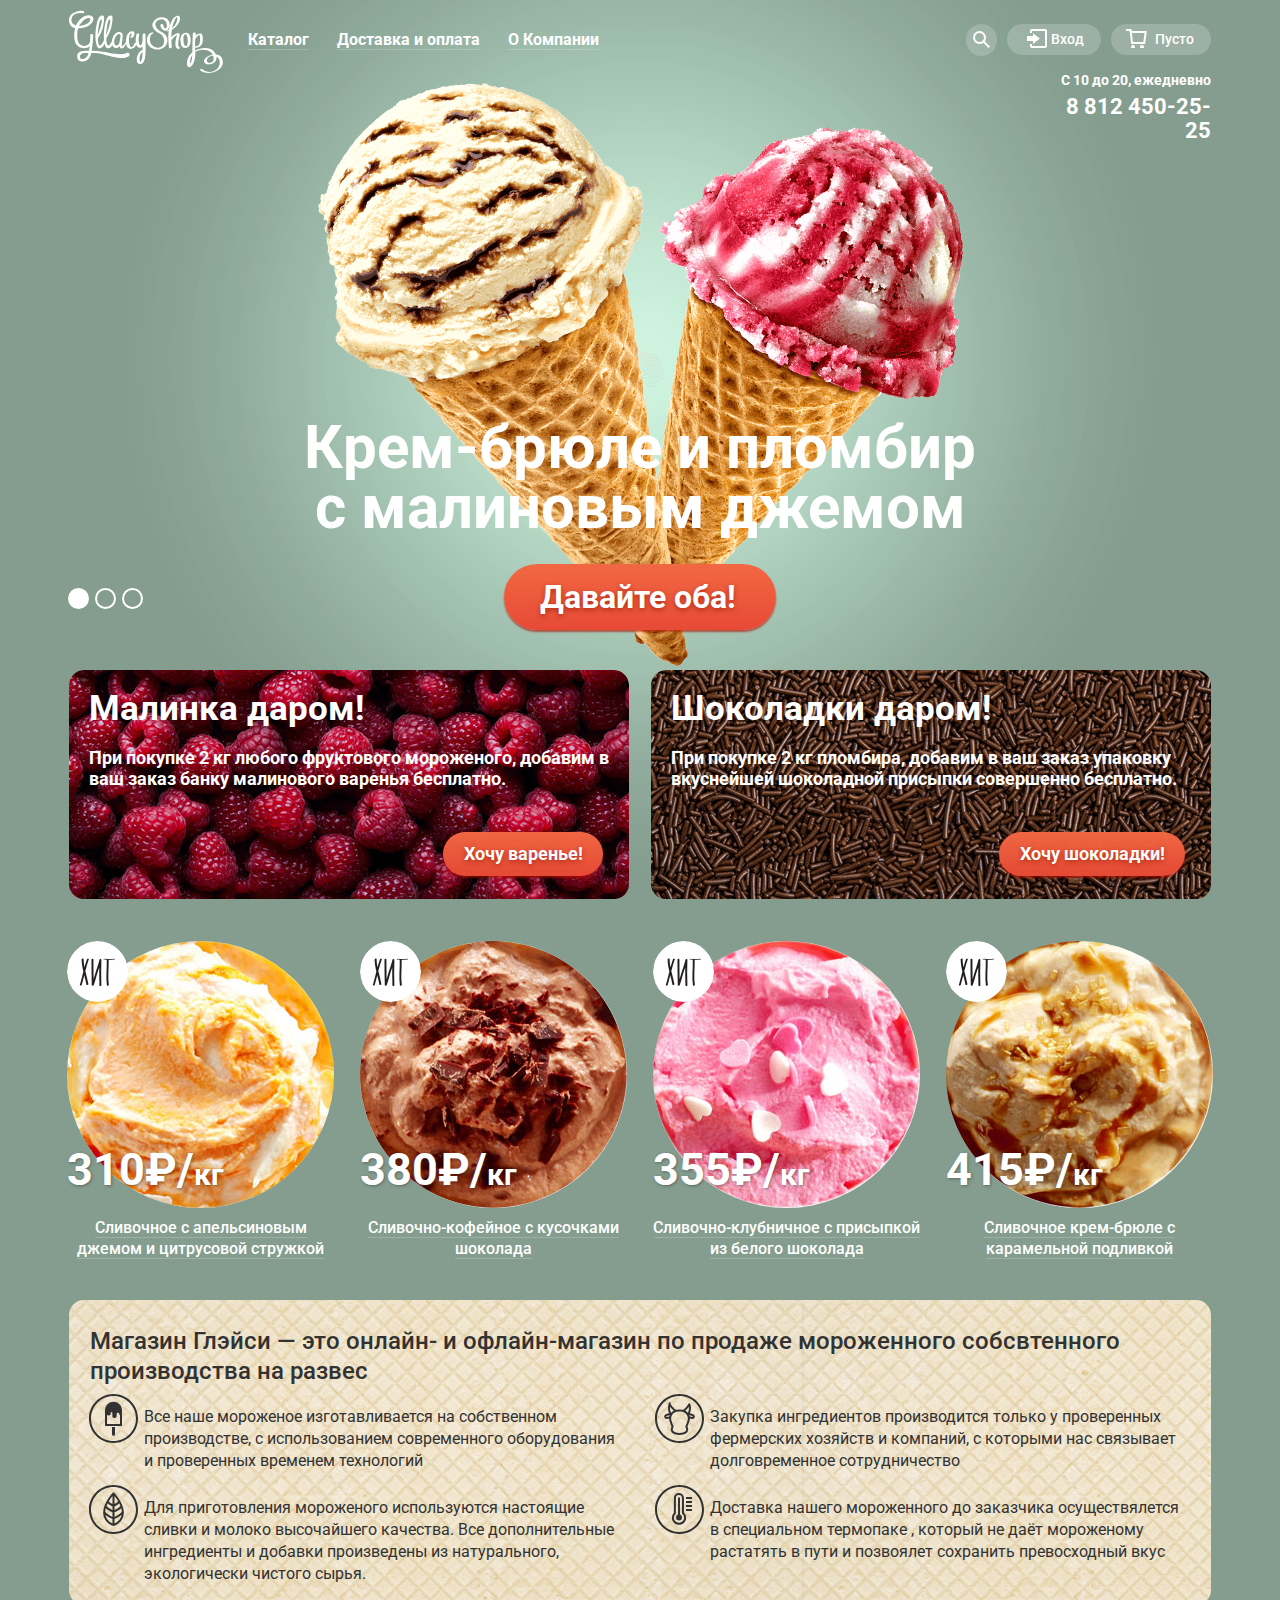
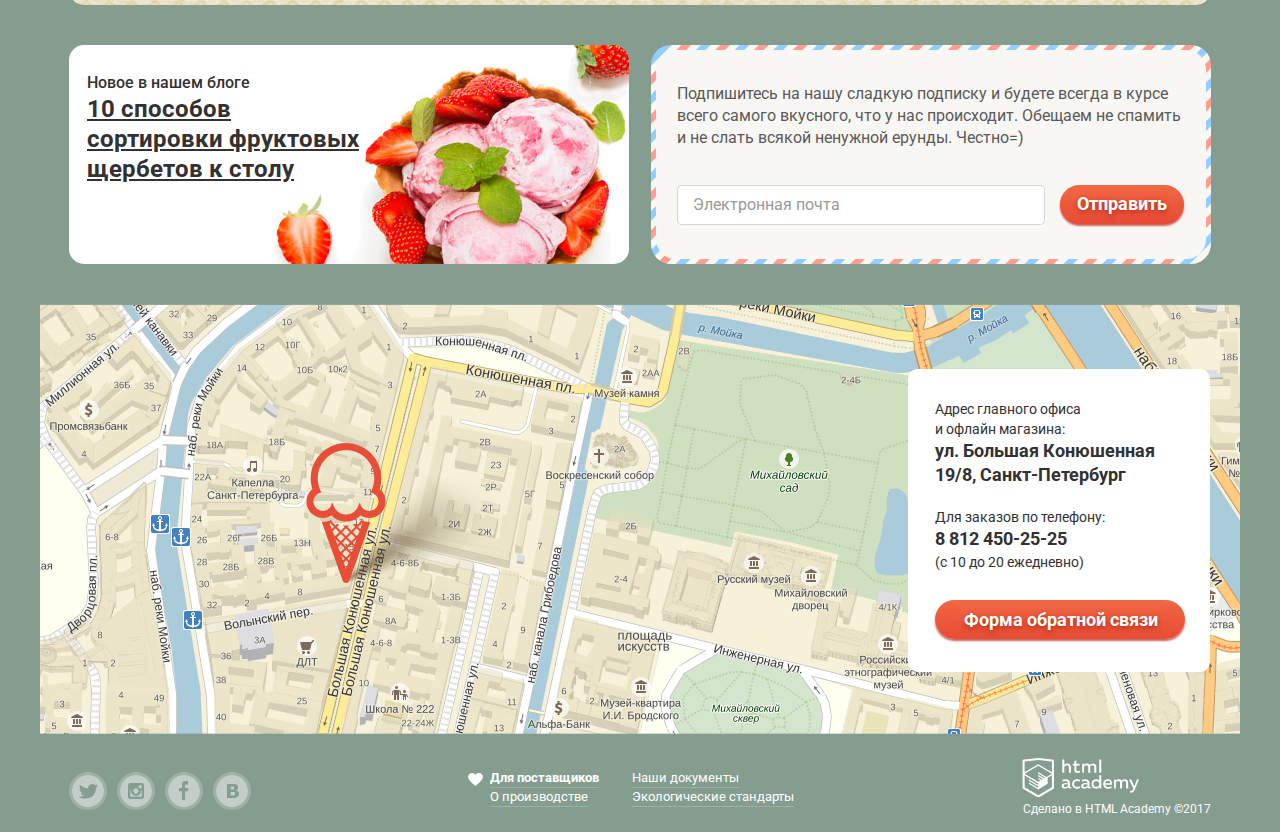
==== index.html @ 76b7a5be "Сделал пп у элементов шапки" ====
<!DOCTYPE html>
<html lang="ru">

<head>
  <meta charset="utf-8">
  <title>HTML Academy: Глейси</title>
  <link href="https://fonts.googleapis.com/css?family=Roboto:400,500,700&amp;subset=cyrillic" rel="stylesheet">
  <link rel="stylesheet" href="css/normalize.css">
  <link rel="stylesheet" href="css/style.css">
</head>


<body class="bg_slider_back_one">
  <div class="bg_ice_cream_one">


  <header class="main_header">
    <div class="wrapper_header wrap">
      <div class="unity_elemnts_hight">
      <a class="logo">
        <img class="logo_img" src="img/logo.svg" alt="Логотип магазина Глейси" width="154" height="64">
      </a>
      <nav class="main_navigation">
        <ul class="main_navigation_items">
          <li class="sublist_visible elements_main_navigation_items">
            <a  href="#">Каталог</a>
            <ul class="fall_nav_main_header">
              <li class="fall_elements"><a class="another" href="#">Новинки</a></li>
              <li class="fall_elements"><a href="catalog.html">Сливочное</a></li>
              <li class="fall_elements"><a href="#">Щербеты</a></li>
              <li class="fall_elements"><a href="#">Фруктовый лёд</a></li>
              <li class="fall_elements"><a href="#">Мелорин</a></li>
            </ul>
          </li>
          <li class="elements_main_navigation_items"><a href="#">Доставка и оплата</a></li>
          <li class="elements_main_navigation_items"><a href="#">О Компании</a></li>
        </ul>
      </nav>

      <ul class="user_menu">
        <li>
          <div class="user_menu_search">
            <a  class="open_forms" href="#" aria-label="Открыть форму поиска">
              <svg xmlns="http://www.w3.org/2000/svg" xmlns:xlink="http://www.w3.org/1999/xlink" width="17" height="17" viewBox="0 0 17 17"><path fill="#fff" d="M16.958 15.527L11.75 10.32A6.455 6.455 0 0 0 13 6.5 6.5 6.5 0 1 0 6.5 13a6.465 6.465 0 0 0 3.839-1.263l5.205 5.204 1.414-1.414zM6.5 11C4.019 11 2 8.981 2 6.5S4.019 2 6.5 2 11 4.019 11 6.5 8.981 11 6.5 11z"/></svg>
            </a>
            <div class="search">
              <form action="https://echo.htmlacademy.ru" method="POST">
                <label class="visually-hidden" for="search_form">Что ищем?</label>
                <input type="search" id="search_form" name="searching" placeholder="Что ищем?">
              </form>
            </div>
          </div>
        </li>
        <li>
          <div class="user_menu_signout">
            <a class="open_sign" href="failpage/sign.html" aria-label="Войти на сайт">
              Вход
              <svg xmlns="http://www.w3.org/2000/svg" xmlns:xlink="http://www.w3.org/1999/xlink" width="21" height="19" viewBox="0 0 21 19"><g fill="#ffffff"><path d="M6 14.875L12.917 9.5 6 4.125v2.917H-.042v4.917H6z"/><path d="M18 0H5C3.9 0 3 .9 3 2v2h2V2h13v15H5v-2H3v2c0 1.1.9 2 2 2h13c1.1 0 2-.9 2-2V2c0-1.1-.9-2-2-2z"/></g></svg>
            </a>
            <div class="signout">
              <div class="signout_wrapper">
              <form action="https://echo.htmlacademy.ru" method="POST">
                <p class="email_user_header">
                  <label class="visually-hidden" for="email_in">Почта для входа</label>
                  <input type="email" id="email_in" name="email" placeholder="Электронная почта">
                </p>
                <p class="password_users_header">
                  <label class="visually-hidden" for="password_in">Пароль для входа</label>
                  <input type="password" id="password_in" name="password" placeholder="Пароль">
                </p>
                <button class="btn_and_link_style btn_signout_form" type="submit" name="signout">Войти</button>
              </form>
              <p class="help_form_elemnts">
                <a href="#">Забыли пароль?</a>
                <a href="#">Новая регистрация</a>
              </p>
            </div>
            </div>
          </div>
        </li>
        <li>
          <div class="user_menu_my_shop">
            <a href="#" class="basket_no_active basket_link" aria-label="Просмотреть выбранные товары">Пусто</a>
          </div>
        </li>
      </ul>
    </div>
    <div class="information_job_wrapper">
      <div class="information_job">
        <span class="information_job_time">С 10 до 20, ежедневно</span>
        <a href="tel:88124502525" class="information_job_number">8 812 450-25-25</a>
      </div>
    </div>
  </div>
  </header>


  <main class="index_main">
    <div class="main_wrapper wrap">
      <div class="slider">
        <div class="slider_one">
          <h2 class="title_slider">Крем-брюле и пломбир с малиновым джемом</h2>
          <a class="btn_and_link_style slider_link" href="#">Давайте оба!</a>
        </div>
        <div class="slider_two visually-hidden">
          <h2 class="title_slider">Шоколадный пломбир и лимонный сорбет </h2>
          <a class="btn_and_link_style slider_link" href="#">Давайте оба!</a>
        </div>
        <div class="slider_three visually-hidden">
          <h2 class="title_slider">Пломбир с помадкой и клубничный щербет</h2>
          <a class="btn_and_link_style slider_link" href="#">Давайте оба!</a>
        </div>
        <div class="slider_interactive">
          <button class="slider_btn  slider_btn_one" type="button" name="one"></button>
          <button class="slider_btn slider_btn_two" type="button" name="two"></button>
          <button class="slider_btn slider_btn_three" type="button" name="three"></button>
        </div>
      </div>
      <section class="banners">
        <div class="banners_event">
          <h3 class="title_banners">Малинка даром!</h3>
          <p class="discriptions_event">При покупке 2 кг любого фруктового мороженого, добавим в ваш заказ банку малинового варенья бесплатно.</p>
          <a class="btn_and_link_style" href="#">Хочу варенье!</a>
        </div>
        <div class="banners_event">
          <h3 class="title_banners">Шоколадки даром!</h3>
          <p class="discriptions_event">При покупке 2 кг пломбира, добавим в ваш заказ упаковку вкуснейшей шоколадной присыпки совершенно бесплатно.</p>
          <a class="btn_and_link_style" href="#">Хочу шоколадки!</a>
        </div>
      </section>
    </div>


      <section class="best_items_shop">
        <ul class="shop_cards">
          <li class="shop_card_item">
            <div class="visibli_part_shop_card">
              <img class="mark_best" src="img/hit.svg" alt="" width="61" height="61">
              <img src="img/index-shop-card1.jpg" alt="Картинка мороженного" width="267" height="267">
              <span class="cost">310₽/<span>кг</span></span>
            </div>
            <h4 class="discription_part_shop_card">
              <a href="#">Сливочное с апельсиновым джемом и цитрусовой стружкой</a>
            </h4>
            <a class="btn_and_link_style" href="#">Быстрый просмотр</a>
          </li>
          <li class="shop_card_item">
            <div class="visibli_part_shop_card">
              <img class="mark_best" src="img/hit.svg" alt="" width="61" height="61">
              <img src="img/index-shop-card2.jpg" alt="Картинка мороженного" width="267" height="267">
              <span class="cost">380₽/<span>кг</span></span>
            </div>
            <h4 class="discription_part_shop_card">
              <a href="#">Сливочно-кофейное с кусочками шоколада</a>
            </h4>
            <a class="btn_and_link_style" href="#">Быстрый просмотр</a>
          </li>
          <li class="shop_card_item">
            <div class="visibli_part_shop_card">
              <img class="mark_best" src="img/hit.svg" alt="" width="61" height="61">
              <img src="img/index-shop-card3.jpg" alt="Картинка мороженного" width="267" height="267">
              <span class="cost">355₽/<span>кг</span></span>
            </div>
            <h4 class="discription_part_shop_card">
              <a href="#">Сливочно-клубничное с присыпкой из белого шоколада</a>
            </h4>
            <a class="btn_and_link_style" href="#">Быстрый просмотр</a>
          </li>
          <li class="shop_card_item">
            <div class="visibli_part_shop_card">
              <img class="mark_best" src="img/hit.svg" alt="" width="61" height="61">
              <img src="img/index-shop-card4.jpg" alt="Картинка мороженного" width="267" height="267">
              <span class="cost">415₽/<span>кг</span></span>
            </div>
            <h4 class="discription_part_shop_card">
              <a href="#">Сливочное крем-брюле с карамельной подливкой</a>
            </h4>
            <a class="btn_and_link_style " href="#">Быстрый просмотр</a>
          </li>
        </ul>
      </section>

      <div class="main_wrapper wrap">
      <section class="about">
        <h1 class="title_about">Магазин Глэйси — это онлайн- и офлайн-магазин
          по продаже мороженного собсвтенного производства на развес</h1>
        <ul class="about_dicription">
          <li class="about_dicription_ice">
            Все наше мороженое изготавливается на собственном производстве, с использованием современного оборудования и проверенных временем технологий
          </li>
          <li class="about_dicription_cow">
            Закупка ингредиентов  производится только у проверенных фермерских хозяйств и компаний, с которыми нас связывает долговременное сотрудничество
          </li>
          <li class="about_dicription_sheet">
            Для приготовления мороженого используются настоящие сливки и молоко высочайшего качества. Все дополнительные ингредиенты и добавки произведены из натурального, экологически чистого сырья.
          </li>
          <li class="about_dicription_degree">
            Доставка нашего мороженного до заказчика осуществялется в специальном термопаке , который не даёт мороженому растатять в пути и позвоялет сохранить превосходный вкус
          </li>
        </ul>
      </section>
      <div class="aricle_and_sub_wrapper">
        <article class="guids">
          <h2 class="title_guids">Новое в нашем блоге</h2>
          <h3 class="title_article"><a href="#">10 способов сортировки фруктовых щербетов к столу</a></h3>
        </article>


        <div class="subscribe">
          <div class="sub_bg">
            <p class="subscribe_discriptions">
              Подпишитесь на нашу сладкую подписку и будете всегда в курсе всего самого вкусного, что у нас происходит. Обещаем не спамить и не слать всякой ненужной ерунды. Честно=)
            </p>
            <div class="subscribe_forms">
              <form action="https://echo.htmlacademy.ru" method="POST">
                <p>
                  <label class="visually-hidden" for="sub">Ваш email</label>
                  <input type="email" name="sub" id="sub" placeholder="Электронная почта">
                <p>
                <button class="btn_and_link_style btn_sub" type="submit" name="sub_done">Отправить</button>
              </form>
            </div>
          </div>
        </div>
      </div>
    </div>
    <section class="map_and_feedback">
      <div class="map_wrapper">
        <iframe src="https://www.google.com/maps/embed?pb=!1m18!1m12!1m3!1d1998.5953794558852!2d30.321431057713315!3d59.938855986736115!2m3!1f0!2f0!3f0!3m2!1i1024!2i768!4f13.1!3m3!1m2!1s0x4696310fca5ba729%3A0xea9c53d4493c879f!2sBolshaya+Konyushennaya+Street%2C+19%2C+Sankt-Peterburg%2C+191186!5e0!3m2!1sen!2sru!4v1536758010525" width="100%" height="430" allowfullscreen></iframe>
        <img src="img/map.png" alt="ул. Большая Конюшенная 19/8, Санкт-Петербург" width="1200" height="430">
      </div>
      <div class="feedback_wrapper">
        <div class="feedback">
          <h5 class="discriptions_feedback">Адрес главного офиса и офлайн магазина:</h5>
          <p class="place_feedback">ул. Большая Конюшенная 19/8, Санкт-Петербург</p>
          <p class="discriptions_contacts">Для заказов по телефону:</p>
          <p class="contacts_map">
            <a href="tel:88124502525">8 812 450-25-25</a>
            <span>(с 10 до 20 ежедневно)</span>
          </p>
          <a href="#" class="btn_and_link_style feedback_link">Форма обратной связи</a>
        </div>
      </div>
    </section>
  </main>
  <footer class="main_footer">
    <div class="footer_wrapper wrap">
      <p class="social">
        <a href="#" class="social_link twit" aria-label="Смотрите нас в твитере"><span class="visually-hidden">Смотрите нас в твиттере</span>
          <svg xmlns="http://www.w3.org/2000/svg" width="32" height="32"><path fill="#FFF" d="M16 0C7.164 0 0 7.164 0 16c0 8.837 7.164 16 16 16 8.837 0 16-7.163 16-16 0-8.836-7.163-16-16-16zm7.944 12.809c-.251 6.516-3.463 10.832-10.992 10.702h-.486c-.447 0-4.543-.443-5.344-1.823 2.479.19 4.247-.406 5.12-1.136-1.048-.289-2.923-.461-3.251-2.848.384.104.618.221 1.299.113-1.307-.824-2.758-1.519-2.679-3.643.311.317 1.164.518 1.46.457-.768-.233-2.149-3.244-.974-4.781 1.984 1.79 4.075 3.482 7.804 3.643.227-2.214 1.24-3.699 3.168-4.325 1.84-.479 3.255.26 3.901 1.138.737-.224 1.453-.466 2.193-.685-.004.833-.569 1.463-.935 1.709.747.165 1.423-.475 1.423-.475-.184.963-1.094 1.725-1.707 1.954z"/></svg>
        </a>
        <a href="#" class="social_link inst" aria-label="Смотрите нас в инстаграмме"><span class="visually-hidden">Смотрите нас в инстаграмме</span>
          <svg xmlns="http://www.w3.org/2000/svg" width="32" height="32"><g fill="#FFF"><path d="M20.916 16a4.938 4.938 0 1 1-9.877 0c0-.394.051-.773.138-1.14h-.897v6.838h11.396V14.86h-.897c.086.367.137.746.137 1.14z"/><path d="M15.978 18.659c1.466 0 2.659-1.193 2.659-2.659s-1.193-2.659-2.659-2.659c-1.466 0-2.659 1.193-2.659 2.659s1.192 2.659 2.659 2.659zM18.637 10.302h3.039v3.039h-3.039z"/><path d="M16 0C7.164 0 0 7.164 0 16c0 8.837 7.164 16 16 16 8.837 0 16-7.163 16-16 0-8.836-7.163-16-16-16zm7.955 21.698a2.285 2.285 0 0 1-2.279 2.279H10.279A2.285 2.285 0 0 1 8 21.698V10.302a2.286 2.286 0 0 1 2.279-2.279h11.396a2.286 2.286 0 0 1 2.279 2.279v11.396z"/></g></svg>
        </a>
        <a href="#" class="social_link face" aria-label="Смотрите нас в фейсбуке"><span class="visually-hidden">Смотрите нас в фейсбуке</span>
          <svg xmlns="http://www.w3.org/2000/svg" width="32" height="32"><path fill="#FFF" d="M16 0C7.164 0 0 7.163 0 16s7.164 16 16 16c8.837 0 16-7.164 16-16S24.837 0 16 0zm4.062 9.455h-3.021v3.444h3.021v3.445h-3.021v8.61H14.02v-8.61H11v-3.445h3.021V9.455c0-1.902 1.353-3.445 3.021-3.445h3.021v3.445z"/></svg>
        </a>
        <a href="#" class="social_link vk" aria-label="Смотрите нас в вк"><span class="visually-hidden">Смотрите нас в Вконтакте</span>
          <svg xmlns="http://www.w3.org/2000/svg" width="32" height="32"><g fill="#FFF"><path d="M16.637 14.495c.402-.019.719-.082.951-.188.326-.145.54-.33.641-.559.101-.229.15-.496.15-.797 0-.232-.058-.465-.174-.697-.116-.232-.322-.405-.617-.517-.264-.1-.592-.155-.984-.165a76.242 76.242 0 0 0-1.652-.014h-.339v2.965h.565c.571 0 1.057-.009 1.459-.028zM18.118 17.084c-.282-.081-.672-.125-1.166-.132a127.97 127.97 0 0 0-1.55-.009h-.79v3.493h.264c1.014 0 1.74-.003 2.18-.009a3.2 3.2 0 0 0 1.212-.245c.377-.157.633-.364.774-.625s.214-.562.214-.9c0-.446-.088-.788-.261-1.03-.17-.241-.464-.423-.877-.543z"/><path d="M16 0C7.164 0 0 7.164 0 16c0 8.837 7.164 16 16 16 8.837 0 16-7.163 16-16 0-8.836-7.163-16-16-16zm6.602 20.531a3.73 3.73 0 0 1-1.124 1.327c-.552.415-1.161.71-1.823.886s-1.501.264-2.519.264h-6.121V8.987h5.443c1.13 0 1.957.038 2.48.113a5.126 5.126 0 0 1 1.561.5c.533.27.929.632 1.189 1.087.26.455.392.975.392 1.558 0 .678-.179 1.278-.536 1.795-.358.518-.863.92-1.517 1.208v.075c.917.182 1.642.559 2.179 1.13.537.571.807 1.325.807 2.261 0 .678-.138 1.283-.411 1.817z"/></g></svg>
        </a>
      </p>
      <ul class="other_information">
        <li class="other_information_item"><a class="another_other" href="#">Для поставщиков</a></li>
        <li class="other_information_item"><a href="#">Наши документы</a></li>
        <li class="other_information_item"><a href="#">О производстве</a></li>
        <li class="other_information_item"><a href="#">Экологические стандарты</a></li>
      </ul>
      <p class="creator">
        <a class="logo_html_academy" href="https://htmlacademy.ru/intensive/htmlcss">
          <img src="img/logo-htmlacademy-small.svg" alt="Логотип академии" class="creator_logo" width="130" height="39">
        </a>
        <span class="creator_discriptions">Сделано в <a href="https://htmlacademy.ru/intensive/htmlcss">HTML Academy</a> &copy;2017</span>
      </p>
    </div>
  </footer>
  <section class="modal_task_feedback">
    <button class="modal_close" type="button" name="button"></button>
    <h5 class="tittle_modal">Мы обязательно вам ответим!</h5>
    <form action="https://echo.htmlacademy.ru" method="POST">
      <p class="name_users">
        <label for="name_user" class="visually-hidden">Ваше имя</label>
        <input type="text" id="name_user" name="name_user" placeholder="Как вас зовут?">
      </p>
      <p class="email_user">
        <label class="visually-hidden" for="email_modal_in">Почта для входа</label>
        <input type="email" id="email_modal_in" name="email" placeholder="Электронная почта">
      </p>
      <p class="comment">
        <label for="user_comment" class="visually-hidden">Ваш комментраий</label>
        <textarea name="user_comment" id="user_comment" rows="8" cols="80" placeholder="Напишите что-нибудь.."></textarea>
      </p>
      <button class="btn_and_link_style button_modal_done" type="submit" name="done_feedback">Отправить</button>
    </form>
  </section>
</div>
<script src="js/index.js"></script>
</body>

</html>
---- css/style.css ----
body {
  margin: 0;
  padding: 0;

  font-family: 'Roboto','Arial', sans-serif;
  font-size: 14px;
  line-height: 1.2;
  font-weight: bold;
  color: #ffffff;

}

.bg_slider_back_one {
  background-color: #849d8f;
}
.bg_slider_back_two {
  background-color: #8996a6;
}
.bg_slider_back_three {
  background-color: #9d8b84;
}
.bg_ice_cream_one {
  background: url('../img/ice-cream-bg1.png') no-repeat 50% 0;
}
.bg_ice_cream_two {
  background: url('../img/ice-cream-bg2.png') no-repeat 50% 0;
}
.bg_ice_cream_three {
  background: url('../img/ice-cream-bg3.png') no-repeat 50% 0;
}
.light_bg {
  background-image: linear-gradient(to bottom , rgba(255,255,255,0.2), transparent);
  background-repeat: no-repeat;
  background-size: auto 200px;
  background-position: 50% 0;
}



a {
  text-decoration: none;
}

.overlay::before {
  content: "";
  display: block;
  position: fixed;
  top: 0;
  left: 0;
  width: 100%;
  height: 100%;
  background-color: rgba(0,0,0, 0.8);
  z-index: 30;
}

.name_users input[type="text"]::placeholder,
.email_user input[type="email"]::placeholder,
.email_user_header input[type="email"]::placeholder,
.password_users_header input[type="password"]::placeholder,
.search input[type="search"]::placeholder,
.subscribe_forms input[type="email"]::placeholder,
.comment textarea::placeholder {
  font-size: 16px;
  font-weight: normal;
  color: #999999;
  line-height: 24px;
}
.visually-hidden {
  position: absolute;
  width: 1px;
  height: 1px;
  margin: -1px;
  border: 0;
  padding: 0;
  clip:
  rect(0 0 0 0);
  overflow: hidden;
}
.btn_and_link_style {
   background-image: linear-gradient(to top, #e74a35, #f26843);
   box-shadow: 0px 2px 2px 0 rgba(172, 16, 0, 0.64);
   text-shadow: 0px 2px 5px rgba(160, 32, 11, 0.76);
}
.btn_and_link_style:hover {
  background: linear-gradient(to bottom, #f58669 0%, #ec6f5e 100%);
    box-shadow: 0 2px 2px rgba(172, 16, 0, 1);
}
.btn_and_link_style:active {
  background: linear-gradient(to bottom, #d84732 0%, #e1613e 100%);
  box-shadow: inset 0 2px 2px rgba(172, 16, 0, 1);
}
.label_form_style {
  font-size: 14px;
  font-weight: 500;
  color: #ffffff;
  line-height: 16px;
}
.wrap {
  width: 1142px;
  margin: 0 auto;
}
/*Декор стили*/
/*index.html begin*/
.slider_btn {
  width: 21px;
  height: 21px;
  background-color: rgba(0,0,0,0);
  border: 2px solid white;
  border-radius: 50%;
}
.title_slider {
  font-size: 60px;
  line-height: 60px;
  font-weight: bold;
}
.slider_link {
  font-size: 32px;
  font-weight: bold;
  color: #ffffff;
  line-height: 44px;
}

.slider_btn:hover {
  background-color: rgba(248, 247, 244, 0.4);
}
.slider_btn:focus {
  background-color: #ffffff;
}
.slider_btn_active_now {
  background-color: #ffffff;
}

.main_navigation_items {
  padding-left: 0;
  list-style: none;
}
.main_navigation_items li {
  margin-left: 1px;
  font-size: 16px;
  font-weight: bold;
  line-height:18px;
  color: white;
}

.main_navigation_items a {
  color: white;
  border-bottom: 1px solid rgba(255,255,255,0.2);
}

.main_navigation_items li:hover {
  background-color: #ffffff;
}
 .elements_main_navigation_items:hover a {
  color: #333333;
  border: none;
}

.main_navigation_items > li:active {
  background-color: #ededed;
  box-shadow: inset 0px 2px 1px 0 #696969;
}

.fall_nav_main_header {
  background-color: #f8f7f4;
  list-style: none;
  box-shadow: 0px 20px 20px 0 rgba(0, 0, 0, 0.4);
}
.fall_nav_main_header a {
  font-size: 14px;
  line-height: 14px;
  color: #323232;
  font-weight: 400;
  text-decoration: none;

}
a.another {
  font-weight: bold;
}
.fall_nav_main_header li:hover {
   background-color: #fbded7;
}
.fall_nav_main_header li:active {
  background-color: #f6b5a5;
  box-shadow: none;
}

.user_menu {
  list-style: none;
}
.user_menu_search  a {
  background-color: rgba(255, 255, 255, 0.2);
}
.search input[type="search"] {
  box-sizing: border-box;
  padding-left: 15px;
  width: 310px;
  height: 44px;
  font-size: 16px;
  font-weight: bold;
  color: #323232;
  line-height: 24px;
  background-color: #ffffff;
  border: solid 1px #d3d3d2;
  border-radius: 5px;
}
.search button {
  font-size: 18px;
  font-weight: bold;
  color: white;
  line-height: 16px;
  border-radius: 20px;
  border: none;
}

.user_menu_signout > a {
  font-size: 14px;
  font-weight: 500;
  color: #ffffff;
}
.user_menu button {
  font-size: 18px;
  font-weight: bold;
  line-height: 1.33;
  color: #fefefe;
  border-radius: 20px;
  border: none;
}

p.email_user_header input[type="email"] {
  box-sizing: border-box;
  padding-left: 15px;
  width: 241px;
  height: 44px;
  font-size: 16px;
  font-weight: bold;
  color: #323232;
  line-height: 24px;
  background-color: #ffffff;
  border: solid 1px #d3d3d2;
  border-radius: 5px;
}

p.email_user_header {
  margin-bottom: 20px;
}
p.password_users_header input[type="password"] {
  box-sizing: border-box;
  padding-left: 15px;
  width: 241px;
  height: 44px;
  font-size: 16px;
  font-weight: bold;
  color: #323232;
  line-height: 24px;
  background-color: #ffffff;
  border: solid 1px #d3d3d2;
  border-radius: 5px;
}
p.password_users_header {
  margin-bottom: 23px;
}

.help_form_elemnts a {
   font-size: 13px;
   font-weight: 400;
   line-height: 24px;
   color: #323232;
}

.help_form_elemnts a:hover {
  color: #e84d37;
}
.help_form_elemnts a:active {
  color: #e84d37;
}

.user_menu_my_shop a {
  font-size: 14px;
  font-weight: 500;
  color: #ffffff;
}

.information_job_time {
  font-size: 14px;
  font-weight: bold;
  line-height: 14px;
}
.information_job_number {
  font-size: 22px;
   font-weight: bold;
   line-height: 24px;
   text-align: right;
   color: #ffffff;
   text-decoration: none;
}


.slider {
  width: 1065px;
  margin: 0 auto;
  margin-bottom: 40px;
}

.slider_one {
  width: 100%;

}

.banners_event:first-child {
  border-radius: 15px;
  background-image: url('../img/raspberry.png');
}
.banners_event:last-child {
  border-radius: 15px;
  background-image: url('../img/chocolate.png');
}
.title_banners {
  font-size: 35px;
  font-weight: bold;
  line-height: 41px;
  color: #ffffff;
}
.discriptions_event {
  font-size: 18px;
  font-weight: bold;
  line-height: 21px;
  color: #ffffff;
}
.banners_event a {
  font-size: 18px;
  font-weight: bold;
  line-height: 24px;
  color: #ffffff;
  opacity: 0.99;
  text-decoration: none;
}

.shop_cards {
  list-style: none;
  box-sizing: border-box;
}
li.shop_card_item {
  width: 293px;
  box-sizing: border-box;
  padding: 0 13px 0 13px;
}

.shop_card_item > a {
  font-size: 18px;
  font-weight: bold;
  line-height: 24px;
  color: #fefefe;
  text-decoration: none;
}
.visibli_part_shop_card img {
  border-radius: 50%;
}
.cost {
  font-size: 45px;
  font-weight: bold;
  line-height: 45px;
  color: #ffffff;
  text-shadow: 0.5px 0.9px 3px rgba(49, 50, 53, 0.5);
}
.cost span {
  font-size: 30px;
  line-height: 22px;
}
.discription_part_shop_card a {
  font-size: 16px;
  font-weight: 500;
  line-height: 21px;
  color: #ffffff;
}

.about {
  background: url('../img/waffle.png');
}
.title_about {
  font-size: 24px;
  font-weight: 500;
  line-height: 30px;
  color: #323232;
}
.about_dicription {
  list-style: none;
}
.about li {
  font-size: 16px;
  font-weight: 400;
   line-height: 22px;
   color: #323232;
}

.guids {
  background: #ffffff url('../img/article.jpg') no-repeat;
}
.title_guids {
  font-size: 16px;
  font-weight: 500;
  line-height: 22px;
  color: #323232;
}
.title_article a {
  font-size: 24px;
  font-weight: bold;
  line-height: 30px;
  color: #323232;
}

.subscribe {
  background-image: url('../img/outdoor_sub_bg.png');
  background-repeat: no-repeat;
  border-radius: 20px;
}
.sub_bg {
  background-color: #f8f7f4;
  border-radius: 20px;
}
.subscribe_discriptions {
  font-size: 16px;
  font-weight: 400;
  line-height: 22px;
  color: #5a5a5a;
}
.subscribe_forms input[type="email"] {
  box-sizing: border-box;
  width: 368px;
  height: 40px;
  padding-left: 15px;
  font-size: 16px;
  font-weight: bold;
  color: #323232;
  line-height: 24px;
  border-radius: 5px;
  background-color: #ffffff;
  border: solid 1px rgba(178, 178, 178, 0.52);
}
.subscribe_forms button {
  font-size: 18px;
  font-weight: bold;
  color: white;
  border-radius: 20px;
  border: none;
}

.feedback {
  background-color: #ffffff;
}
.feedback h5 {
  font-size: 14px;
  font-weight: 400;
   line-height: 20px;
   color: #323232;
}
.place_feedback {
  font-size: 18px;
  font-weight: bold;
  line-height: 24px;
  color: #323232;
}
.discriptions_contacts {
  font-size: 14px;
  font-weight: 400;
  line-height: 20px;
  color: #323232;
}
.contacts_map a {
  font-size: 18px;
  font-weight: bold;
  line-height: 24px;
  color: #323232;
  text-decoration: none;
}
.contacts_map span {
  font-size: 14px;
  font-weight: 400;
  line-height:22px ;
  color: #323232;
}
.feedback_link {
  font-size: 18px;
  font-weight: bold;
  line-height: 24px;
  color: #fefefe;
}

.footer_wrapper {
  display: flex;
  justify-content: space-between;
  align-items: center;
}


.other_information {
  list-style: none;
}
.other_information  a {
  font-size: 13px;
  font-weight: 400;
  line-height: 18px;
  color: #ffffff;
}
a.another_other {
  font-weight: bold;
}

.creator_discriptions {
  font-size: 12px;
  font-weight: 400;
  line-height: 18px;
  color: #fefefe;
}
.creator_discriptions a {
  font-size: 12px;
  font-weight: 400;
  line-height: 18px;
  color: #fefefe;
}

.modal_task_feedback {
  background-color: #ffffff;
}
.modal_task_feedback button {
  font-size: 18px;
  font-weight: bold;
  color: white;
  border-radius: 20px;
  border: none;
}
.tittle_modal {
  font-size: 24px;
  font-weight: 500;
  line-height: 28px;
  color: #323232;
}
.name_users input[type="text"] {
  width: 267px;
  height: 44px;
  background-color: #ffffff;
  border: solid 1px rgba(178, 178, 178, 0.52);
  font-size: 16px;
  font-weight: bold;
  color: #323232;
  line-height: 24px;
  border-radius: 5px;
}
.email_user input[type="email"] {
  width: 267px;
  height: 44px;
  background-color: #ffffff;
  border: solid 1px rgba(178, 178, 178, 0.52);
  font-size: 16px;
  font-weight: bold;
  color: #323232;
  line-height: 24px;
  border-radius: 5px;
}
.comment textarea {
  width: 428px;
  height: 155px;
  font-size: 16px;
  font-weight: bold;
  color: #323232;
  line-height: 24px;
  background-color: #ffffff;
  border: solid 1px rgba(178, 178, 178, 0.52);
  border-radius: 5px;
}
/*index.html end*/

/*catalog.html begin*/
.basket {
   font-size: 13px;
   font-weight: normal;
   line-height: 16px;
   color: #323232;
   background-color: #f8f7f4;
   box-shadow: 0px 20px 20px 0 rgba(0, 0, 0, 0.4);
   border-radius: 5px;
}
.basket_all_cost {
  font-size: 15px;
  font-weight: bold;
  line-height: 18px;
}
.decor_basket_cost {
  color:#999999;
}
.final_basket {
  font-size: 18px;
  font-weight: bold;
  line-height: 24px;
  color: #fefefe;
}

.bread_crumb {
  list-style: none;
}
.bread_crumb a {
  font-size: 14px;
  font-weight: 400;
  color:#ffffff;
  line-height: 16px;
}

.title_catalog {
  font-size: 35px;
  font-weight: bold;
  line-height: 41px;
  color: #ffffff;
}

.choose_sort {
  width: 100%;
  height: 37px;
  padding: 0 13px 0 16px;
  font-size: 16px;
  font-weight: 500;
  line-height: 18px;
  text-align: left;
  background-color: rgba(255,255,255,0.2);
  color: #ffffff;
  border-radius: 20px;
}
.choose_sort option {
  color: #323232;
}

.bg_range {
  box-sizing: border-box;
  width: 100%;
  padding-bottom: 16px;
  padding-top: 16px;
  background-color: rgba(255,255,255, 0.2);
  border-radius: 20px;
}
.range-controls {
  position: relative;
  margin: 0 auto;
  margin-left: 20px;
}
.range-controls .scale {
  box-sizing: border-box;
  width: 176px;
  height: 4px;
  background: rgba(255, 255, 255, 0.3);
}
.range-controls .bar {
  width: 60%;
  margin-left: 25px;
  height: 4px;
  background: #ffffff;
}
.range-toggle {
  position: absolute;
  top: -8px;
  width: 4px;
  height: 4px;
  background: #ababab;
  border: 8px solid #ffffff;
  border-radius: 50%;
  box-shadow: 0 2px 1px 0 rgba(0, 1, 1, 0.2);
  cursor: pointer;
}
.range-toggle-min {
  left: 14px;
}

.range-toggle-max {
  left: 110px;
}

.disc_fatness {
  font-size: 14px;
  font-weight: 500;
  line-height: 16px;

}
.bg_fatness {
  background-color: rgba(255,255,255, 0.2);
}
.bg_fillers {
  background-color: rgba(255,255,255, 0.2);
}
.bg_fillers .label_form_style,
.bg_fatness .label_form_style{
  font-size: 16px;
  line-height: 18px;
}
.filter_shop {
  margin-bottom: 32px;
}
.filter_shop button {
  position: relative;
  top:10px;
  left: 5px;
  padding: 8px 24px 8px 24px;
  font-size: 16px;
  font-weight: 500;
  line-height: 18px;
  color: #ffffff;
  background-color: rgba(255,255,255,0.2);
  border: solid 2px #ffffff;
  border-radius: 20px;
}
.filter_shop button:hover {
  color: #323232;
  background-color: #ffffff;
}
.filter_shop button:active {
  background-color: #ededed;
 box-shadow: inset 0px 2px 1px 0 #696969;
 color: #323232;
}

.switch_page {
  list-style: none;
}
.switch_page a {
  display: block;
  padding: 4px 8px 3px 8px;
  font-size: 16px;
  font-weight: 500;
  line-height: 18px;
  color: #ffffff;
}
.switch_page a.style_active_switch:hover {
  background-color: rgba(255,255,255,0.2);
  cursor: pointer;
  border-radius: 50%;
}
a.active_switch_page {
  background-color: #ffffff;
  color: black;
  border-radius: 50%;
}

/*Сеточные стили*/
.slider {
  position: relative;
  padding-top: 275px;
}
.slider_interactive {
  position: absolute;
  bottom: 20px;
  left: -40px;
}
.slider_btn_two, .slider_btn_three {
  margin-left: 3px;
}
.title_slider {
  text-align: center;
  width: 690px;
  margin: 0 auto;
  margin-bottom: 26px;
}
.slider_link {
  display: block;
  margin: 0 auto;
  width: 200px;
  border-radius: 50px;
  padding: 11px 36px 11px 36px;
}
.main_header {
  padding-top: 10px;
}

.wrapper_header {
  display: flex;
  flex-direction: column;
}
.information_job_wrapper {
  display: flex;
  justify-content: flex-end;
}
.information_job {

  margin-top: -5px;
}
.information_job span ,
.information_job a {
  display: block;
    width: 169px;
}
.information_job span {
  text-align: right;
  margin-bottom: 8px;
}

.user_menu {
  display: flex;
  margin-left: auto;
  padding-left: 0;
  margin-bottom: 0;
  padding-bottom: 14px;
}

.banners {
  display: flex;
  flex-wrap: wrap;
  justify-content: space-between;
  margin-bottom: 10px;
}

.banners_event {
  width: 560px;
  box-sizing: border-box;
  padding: 18px 0px 50px 20px;
  display: flex;
  flex-direction: column;
  background-repeat: no-repeat;
}
.banners_event .title_banners {
  margin: 0;

}
.banners_event a {
  display: inline-block;
  padding: 10px 20px 10px 21px;
  border-radius: 50px;
  margin: 25px 26px 0px 0 ;
  align-self: flex-end;


}
.best_items_shop {

  width: 100%;

  margin-bottom: 41px;
}
.best_items_shop ul{
  width: 1172px;
  position: relative;
  padding: 0;
  margin: 0 auto;
  display: flex;
  flex-wrap: wrap;
  justify-content: space-between;

}
li.shop_card_item {
  position: relative;
  z-index: 1;
}
li.shop_card_item::before {
  content: "";
  position: absolute;
  display: none;
  width: 100%;
  height: calc(100% + 83px);
  left: 0;
}
li.shop_card_item:hover {
  z-index: 2;
}
li.shop_card_item:hover::before {
  display: block;
  background-color: rgba(255,255,255, 0.2);
   box-shadow: 0px 20px 20px 0 rgba(0, 0, 0, 0.4);
   border-radius: 5px;
}


.visibli_part_shop_card {
  position: relative;
  padding-top: 5px;
}
.mark_best {
  position: absolute;
}
.cost {
  position: absolute;
  bottom: 20px;
  left: 0;
}
.discription_part_shop_card  {
  text-align: center;
  margin: 0;
  margin-top: 5px;
}
.discription_part_shop_card a {

  border-bottom: 1px solid rgba(255,255,255,0.2);
}
.shop_card_item >  a {
  display: none;
  position: absolute;
  left: 50px;
  bottom: -60px;
  padding: 7px 11px 7px 11px;
  border-radius: 50px;
}
.shop_card_item:hover >  a {
  display: block;
}
.about {
  width: 100%;
  margin-bottom: 40px;
  box-sizing: border-box;
  padding-top: 10px;
  padding-bottom: 20px;
  border-radius: 15px;
}
.title_about {
  padding-left: 21px;
}
.about_dicription {
  padding: 0;
  margin: 20px 0 0 0 ;
  padding-left: 75px;
  padding-right: 25px;
  display: flex;
  flex-wrap: wrap;
  justify-content: space-between;
}
.about_dicription li {
  padding: 0;
  position: relative;
  width: 476px;
}
.about_dicription li:nth-child(3),
.about_dicription li:last-child {
  margin-top: 25px;
}
.about_dicription li::before {
  position: absolute;
  content: "";
  width: 49px;
  height: 49px;
  top: -12px;
  left: -55px;
}
.about_dicription_ice::before {
  background-image: url('../img/ice-cream-icon.svg');
}
.about_dicription_cow::before {
  background-image: url('../img/cow-icon.svg');
}
.about_dicription_sheet::before {
  background-image: url('../img/sheet-icon.svg');
}
.about_dicription_degree::before {
  background-image: url('../img/degree-icon.svg');
}

.aricle_and_sub_wrapper {
  width: 100%;
  display: flex;
  justify-content: space-between;
  margin-bottom:40px;
}
.aricle_and_sub_wrapper .guids ,
.aricle_and_sub_wrapper .subscribe {
  width: 560px;
}
.guids {
  border-radius: 15px;
  box-sizing: border-box;
  padding: 12px 0 80px 18px;
}
.title_guids {
  margin: 0;
  margin-top: 15px;
  }
.title_article {
  margin: 0;
  width: 280px;
}
.title_article a {
  text-decoration: underline;
}
.subscribe {
  box-sizing: border-box;
}
.sub_bg {
  box-sizing: border-box;
  margin: 5px 5px 5px 5px;
  padding-bottom: 20px;
}
.subscribe_discriptions {
  padding: 33px 21px 0 21px;
  margin: 0;
  margin-bottom: 22px;
}
.subscribe_forms {
  padding: 0 21px 0 21px;
}
.subscribe_forms form {
  display: flex;
}
.btn_sub {
  margin-left: 15px;
  padding: 9px 17px 10px 17px;
}


.map_and_feedback {

}
.map_wrapper {
  position: relative;
  height: 430px;
}
.map_wrapper img {
  position: absolute;
  display: block;
  left: 50%;
  top: 600px;
  width: 1200px;
  margin: -600px;
  z-index: 1;
}
.map_wrapper iframe {
  position: relative;
  z-index: 2;
  border: none;
}



.feedback_wrapper {
  width: 1160px;
  position: relative;
  margin: 0 auto;
}

.feedback {
  width: 302px;
  box-sizing: border-box;
  padding-top: 30px;
  padding-left: 27px;
  padding-bottom: 40px;
  position: absolute;
  top: -365px;
  right: 10px;
  border-radius: 10px;
  z-index: 4;
}
.discriptions_feedback {
  margin: 0;
  padding-right: 127px;
}
.place_feedback {
  margin: 0;
  padding-right: 42px;
}
.discriptions_contacts {
  margin: 0;
  margin-top: 20px;
}
.contacts_map {
  margin: 0;
  margin-bottom: 35px;
}
.contacts_map a {
  display: block;
  text-align: left;
}
.feedback_link {
  padding: 9px 27px 9px 29px;
  border-radius: 20px;
}

.fall_nav_main_header,
.search,
.signout,
.basket {
  display: none;
}


.unity_elemnts_hight {
  display: flex;
}
.main_navigation {
  margin-left: 10px;
}
.main_navigation_items {
  display: flex;
  flex-wrap: wrap;

}

.main_navigation_items  a {
  display: block;
}
.main_navigation_items > li {
  display: block;
  padding: 7px 13px 7px 14px;
  border-radius: 20px;
}

.user_menu li:not(:last-child) {
  margin-right: 10px;
}
.user_menu_search > a {
  display: block;
  padding: 7px 7px 4px 7px;
  background-color: rgba(255, 255, 255, 0.2);
  border-radius: 20px;
}
.open_forms:hover {
  background-color: #ffffff;
}
.open_forms:hover path {
  fill: #323232;
}


.user_menu_signout >a {
    display: block;
    position: relative;
    padding: 7px 17px 7px 44px;
    background-color: rgba(255, 255, 255, 0.2);
    border-radius: 20px;
}
.user_menu_signout > a:hover {
  background-color: #ffffff;
  color:#323232;
}
.open_sign svg {
  position: absolute;
  left: 20px;
  top: 5px;
}
.open_sign:hover path {
  fill: #323232;
}
.user_menu_my_shop {
  position: relative;
}
.user_menu_my_shop > a {
  display: block;
  position: relative;
  padding: 7px 17px 7px 44px;
  background-color: rgba(255, 255, 255, 0.2);
  border-radius: 20px;
}
.user_menu_my_shop a::before {
  content: "";
  position: absolute;
  width: 21px;
  height: 19px;
  left: 15px;
  top: 5px;

}
a.basket_activity {
  background-color: #ffffff;
  color: #323232;
}
.basket_no_active::before {
  background-image: url('../img/basket.svg');
}
.basket_activity::before {
  background-image: url('../img/basket-active.svg');
}
.main_navigation_items li:first-child {
  position: relative;
}
.fall_nav_main_header  {
  position: absolute;
  padding-top: 6px;
  padding: 0;
  top: 37px;
  right:-44px;
  border-radius: 5px;
}
.fall_elements > a {
  display: block;
  width: 105px;
  padding: 9px 17px 9px 16px;
  border-radius: 0;
}
.fall_elements > a.another {
  border-bottom: 1px solid #d1d0ce;
    padding-top: 10px;
    padding-bottom: 12px;
}

.sublist_visible:hover .fall_nav_main_header {
  display: block;
}

.user_menu_search {
  position: relative;
}
.search {
  box-sizing: border-box;
  position: absolute;
  z-index: 1;
  padding: 20px 15px 20px 16px;
  right:  -4px;
  top:35px;
  background-color: #ffffff;
  border-radius: 5px;
}
.user_menu_search:hover .search {
  display: block;
}
.user_menu_signout {
  position: relative;
}



.signout {
  position: absolute;
  z-index: 1;
  right: -4px;
  top:35px;
  background-color: #ffffff;
  display: none;
  padding: 4px 14px 20px 20px;
  flex-wrap: wrap;
  border-radius: 5px;
}
.user_menu_signout:hover .signout {
  display: flex;
}
.signout_wrapper {
  position: relative;
}
.btn_signout_form {
  display: inline-block;
  padding: 10px 26px 10px 22px;
}

.help_form_elemnts {
  position: absolute;
  right: 4px;
  bottom: -15px;
}
.help_form_elemnts a {
  display: block;
}

.footer_wrapper {
  padding-top: 10px;
}
.social {
  display: flex;
  margin: 0;
  margin-top: 5px;
}
.social a {
  display: block;
  box-sizing: border-box;
  width: 38px;
  height: 38px;
  border: 3px solid rgba(255,255,255, 0.2);

  border-radius: 50%;
}
.social a:not(:first-child) {
  margin-left: 10px;
}
.social_link path {
  fill: rgba(255,255,255, 0.5);
}
.social_link:hover path {
  fill: #ffffff;
}


.other_information {
  width: 304px;
  display: flex;
  flex-direction: row;
  justify-content: space-between;
  flex-wrap: wrap;
  margin-left: 10px;

  padding: 0;
}
.other_information li:nth-child(2) {
  position: relative;
  left: -55px;
}
.other_information_item a {
  display: block;
  border-bottom: 1px solid rgba(255,255,255,0.2);
}
.another_other {
  position: relative;
}
.another_other::before {
  content: "";
  position: absolute;
  width: 15px;
  height: 13px;
  left: -22px;
  top: 4px;
  background-image: url('../img/heart.svg');
}

.creator  {
  display: flex;
  flex-direction: column;
  align-content: flex-start;
}
.logo_html_academy img {
  position: relative;
  left: -10px;
}

.modal_task_feedback {
  display: none;
  position: fixed;
  z-index: 40;
  box-sizing: border-box;
  width: 488px;
  left: 50%;
  top: 150px;
  margin-left: -239px;
  padding-left: 29px;
  padding-bottom: 27px;
  border-radius: 10px;
}

@keyframes modal_anim {
  0% {transform: translateY(-2000px);}
  40% {transform: translateY(100px);transform: rotate(180deg);}
  70% {transform: translateY(-100px);transform: rotate(0deg);}
  100% {transform: translateY(0);}
}

.modal_task_feedback_show {
  display: block;
  animation-name: modal_anim;
  animation-duration: 1.5s;
}
@keyframes modal_error_visual {
 0% , 100% {transform: translateX(0);}
 10% , 30%, 50%, 70%, 90% {transform: translateX(-10px);}
 20%, 40%, 50%, 80% {transform: translateX(10px);}
}
.modal_error {
  animation-name: modal_error_visual;
  animation-duration: 0.6s;
}
.modal_task_feedback .modal_close {
  position: absolute;
  width: 10px;
  height: 10px;
  right: 25px;
  top: 25px;
  background-color: #ffffff;
}
.modal_task_feedback .modal_close::after,
.modal_task_feedback .modal_close::before {
  content: "";
  width: 20px;
  height: 2px;
  left: -5px;
  position: absolute;
  background-color: #323232;
}
.modal_task_feedback .modal_close::after {
  transform: rotate(45deg);
}
.modal_task_feedback .modal_close::before {
  transform: rotate(-45deg);
}
.modal_task_feedback h5 {
  margin: 0;
  margin-top: 20px;
  margin-bottom: 20px;
}
.modal_task_feedback p {
  margin: 0;
  margin-bottom: 20px;
}
.button_modal_done {
  margin-left: 310px;
  padding: 8px 18px 8px 18px;
}
.modal_task_feedback input, .modal_task_feedback textarea {
  box-sizing: border-box;
  padding: 16px 0 12px 14px;
}

li.active_nav {
  background-color: #d07058;
  color: #ffffff;
}
li.active_nav a {
  border: none;
}
div.not_spide_landing {
  justify-content: space-between;
}
ul.bread_crumb {
  display: flex;
  align-self: flex-end;
  margin-bottom:2px;
  padding: 0;
  margin-top: -20px;
}
.bread_crumb_item {
  position: relative;
  z-index: 1;
}
.fall_nav_main_header {
  z-index: 2;
}
.bread_crumb_item:not(:first-child) {
  margin-left: 20px;
}
.decor_crumb::before {
  content: "»";
  position: absolute;
  right: -15px;
}
.bread_crumb_item:not(:last-child) {
  border-bottom: 1px solid rgba(255,255,255,0.2);
}

.bread_crumb_item:not(:last-child) {
  border-bottom: 1px solid rgba(255,255,255,0.2);
}
.title_catalog {
  margin: 0;
  margin-bottom: 13px;
}
.wrap_filter {
  display: flex;
  width: 850px;
  align-items: center;
  flex-wrap: wrap;
  justify-content: space-between;
}

.popularity {
  position: relative;
  width: 190px;
}

.choose_sort {
  position: relative;
  -webkit-appearance: none;
  -moz-appearance: none;
  appearance: none;
  background-image: url('../img/select-arrow.svg');
  background-repeat: no-repeat;
  background-position: 93% 48%;
}
.choose_sort:focus {
  background-color: #ffffff;
  color: #323232;
  background-image: url('../img/icon-down-dir.svg');
  background-repeat: no-repeat;
  background-position: 90% 50%;
}
.cost_ice_cream {
  width: 215px;
}

.fatness {
  width: 410px;
}
.disc_fillers, .disc_fatness {
  margin: 0;
}
label.cost_move,
label.sort_move,
p.disc_fillers,
p.disc_fatness {
  display: block;
  padding-bottom: 5px;
  box-sizing: border-box;
  padding-left: 15px;
}
p.disc_fillers {
  padding-bottom: 8px;
}

.fillers {
  width: 703px;
}

.character_row > p {
  margin: 10px 0 10px 0;
}


.character_row {
  display: flex;
  justify-content: space-between;
  box-sizing: border-box;
  padding-left:14px;
  padding-right: 15px;
  border-radius: 20px;
}
.bg_fillers {
  padding-left: 13px;
  padding-right: 15px;
}
.label_radio {
  position: relative;
  padding-left: 30px;
  cursor: pointer;
}
input[type="radio"] + .radio_indicator {
  position: absolute;
  top: -3px;
  left: 0;
  width: 22px;
  height: 22px;
  background: url('../img/radio-off.svg') no-repeat ;
}

input[type="radio"]:checked + .radio_indicator {
  background: url('../img/radio-on.svg') no-repeat ;
}
input[type="radio"]:disabled + .radio_indicator,
input[type="radio"]:disabled ~ .disabled_label_form {
  opacity: 0.8;
}
.bg_fatness > p:hover {
  opacity: 0.8;
}


.label_check {
  position: relative;
  padding-left: 38px;
  cursor: pointer;
}
input[type="checkbox"] + .checkbox_indicator {
  position: absolute;

  top: -3px;
  left: 0;
  width: 24px;
  height: 20px;
  background: url('../img/checkbox-off.svg') no-repeat ;
}
input[type="checkbox"]:checked + .checkbox_indicator {
    background: url('../img/checkbox-on.svg') no-repeat;
}
input[type="checkbox"]:disabled + .checkbox_indicator,
input[type="checkbox"]:disabled ~ .disabled_label_form {
    opacity: 0.8;
}
.bg_fillers > p:hover {
  opacity: 0.8;
}

.cards_catalog {
  padding: 0;
  margin: 0;
  display: flex;
  width: 1172px;
  margin: 0 auto;
  flex-wrap: wrap;
  justify-content: flex-start;
  list-style: none;
  padding: 0;
}
.place_bottom_cards {
  margin-bottom: 40px;
}
.switch_wrapps {
  box-sizing: border-box;
  position: relative;
  display: flex;
  justify-content: flex-end;
  margin-bottom: 15px;
  padding-top: 3px;

}
.switch_page {
  position: relative;
  width: 150px;
  display: flex;
  justify-content: flex-end;
  flex-wrap: wrap;
  margin-top: 40px;
  padding-right:24px ;
}
.switch_page li {
  margin-right: 3px;
}
.switch_manager {
  position: absolute;
}
.on_switch path {
  fill:#ffffff;
}

.back {
  left: 18px;
  transform: rotate(180deg);
}
.next {
  right: -15px;
}
.decor_line {
  display: block;
  border: none;
  width: 1173px;
  height: 1px;
  margin: 0 auto;
  background-color: rgba(255,255,255,0.2);
}

.basket {
  position: absolute;
  right: 0;
  top: 35px;
  display: none;
  width: 516px;
  table-layout: fixed;
  padding-top: 20px;
  padding-left: 20px;
  padding-bottom: 10px;
  z-index: 3;
}
.user_menu_my_shop:hover .basket {
  display: block;
}

.img_basket_items img {
  border-radius: 50%;
  vertical-align: top;
}
.discription_basket,.kg_ice_cream,.cost_basket_item {
  padding-top: 9px;
}

.product_basket td {
  padding-bottom: 14px;
}


.discription_basket {
  width: 230px;
  vertical-align: top;
  padding-left: 10px;
}
.kg_ice_cream,.cost_basket_item {
    vertical-align: top;
}
.kg_ice_cream {
  text-align: center;
  padding-left: 10px;
  padding-right: 40px;
}
.cost_basket_item {
  padding-right: 20px;
}
.basket_all_cost {
  border-top: 1px solid  #cacac7;
}
.basket_all_cost {
  padding-top: 15px;
  text-align: right;
}
.final_basket {
  text-align: right;
  padding-top: 20px;
  padding-bottom: 20px;
}
.final_basket a {
  padding: 9px 15px 9px 15px;
  border-radius: 20px;
  font-size: 18px;
  line-height:24px;
  font-weight: bold;
}
.reset_order button {
  position: relative;
  background-color: transparent;
  top: -5px;
  left: -5px;
  padding-top: 5px;
  padding-bottom: 5px;
}
.reset_order button::after,
.reset_order button::before {
  content: "";
  position: absolute;
  width: 15px;
  height: 2px;
  background-color: #999999;
}

.reset_order button::after {
  transform: rotate(45deg);
  top: 2px;
  left: -6px;

}
.reset_order button::before {
  transform: rotate(-45deg);
  top: 2px;
  left: -6px;
}
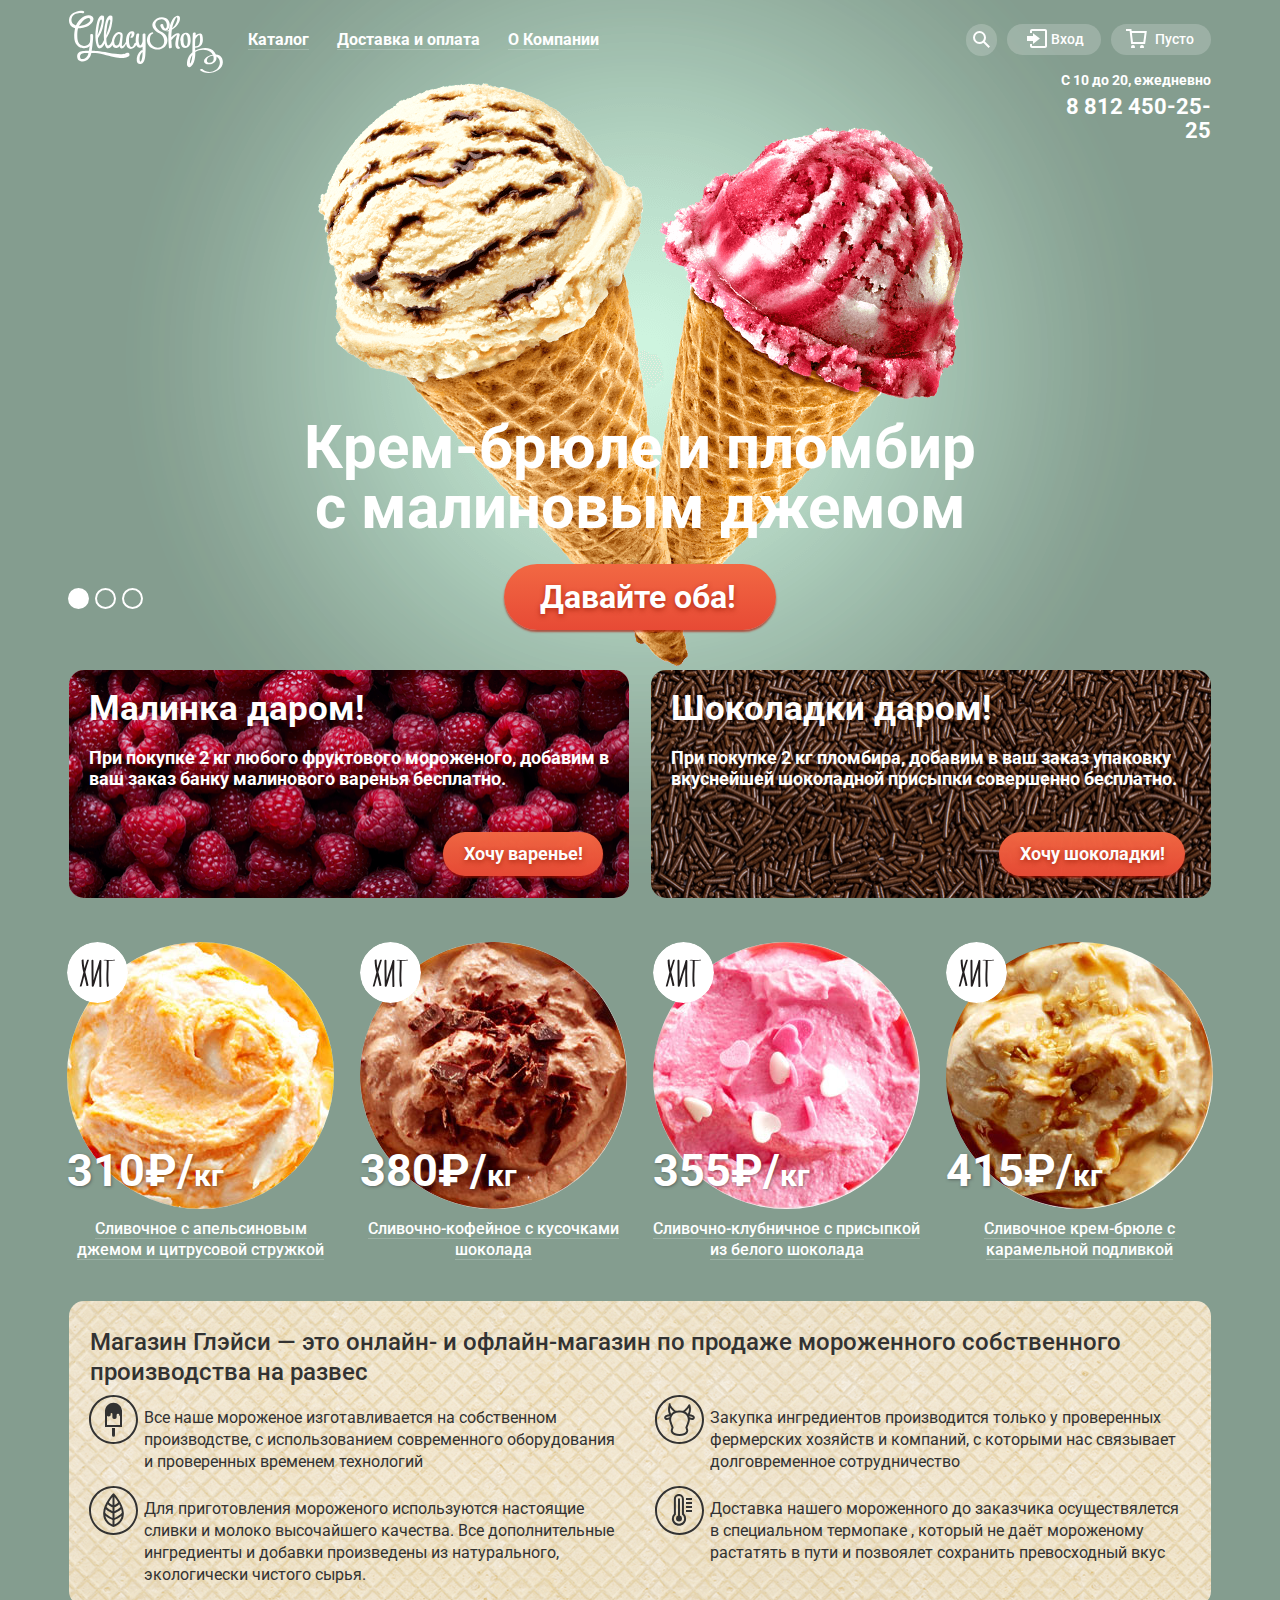
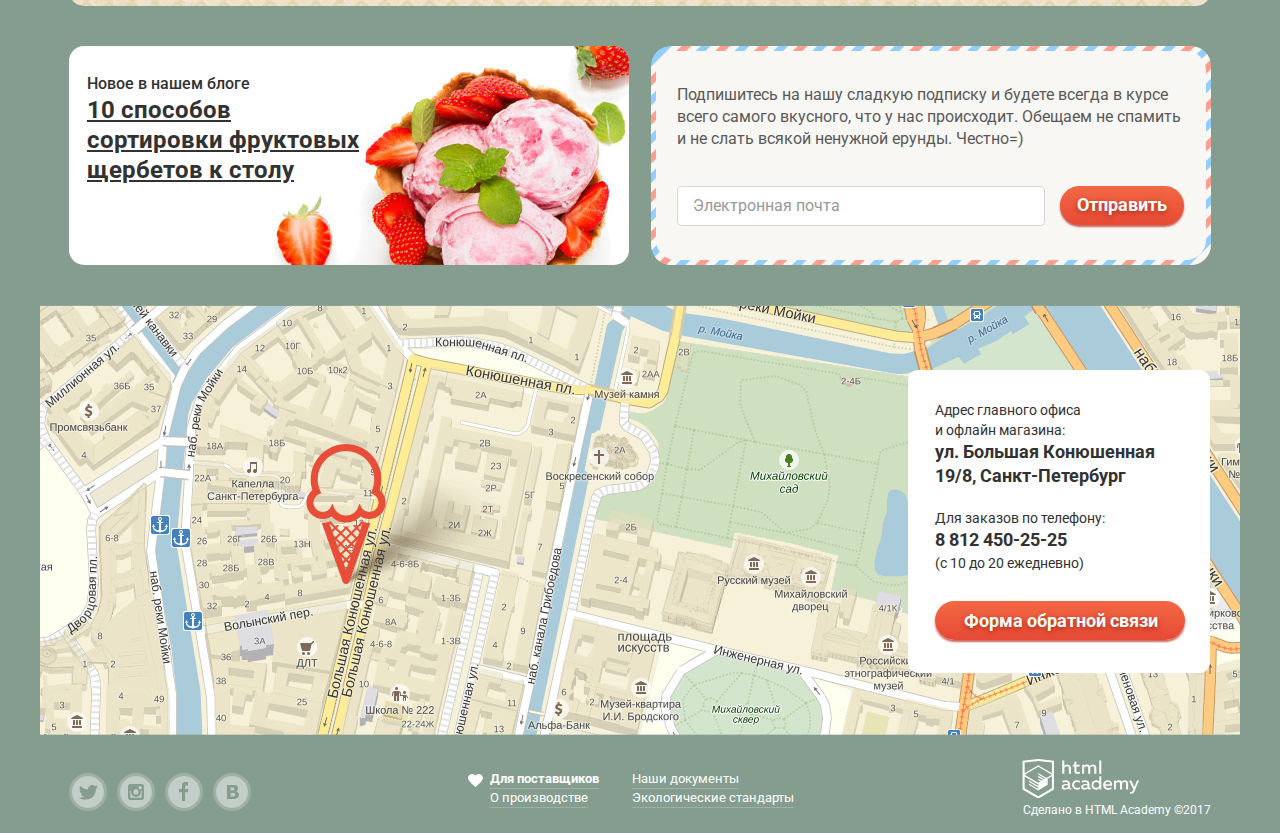
==== commit 62e6ac4f: "ПРавки по допуску к сдаче" ====
--- a/index.html
+++ b/index.html
@@ -1,4 +1,3 @@
-
 <!DOCTYPE html>
 <html lang="ru">
 
@@ -15,128 +14,129 @@
   <div class="bg_ice_cream_one">
 
 
-  <header class="main_header">
-    <div class="wrapper_header wrap">
-      <div class="unity_elemnts_hight">
-      <a class="logo">
+    <header class="main_header">
+      <div class="wrapper_header wrap">
+        <div class="unity_elemnts_hight">
+          <a class="logo">
         <img class="logo_img" src="img/logo.svg" alt="Логотип магазина Глейси" width="154" height="64">
       </a>
-      <nav class="main_navigation">
-        <ul class="main_navigation_items">
-          <li class="sublist_visible elements_main_navigation_items">
-            <a  href="#">Каталог</a>
-            <ul class="fall_nav_main_header">
-              <li class="fall_elements"><a class="another" href="#">Новинки</a></li>
-              <li class="fall_elements"><a href="catalog.html">Сливочное</a></li>
-              <li class="fall_elements"><a href="#">Щербеты</a></li>
-              <li class="fall_elements"><a href="#">Фруктовый лёд</a></li>
-              <li class="fall_elements"><a href="#">Мелорин</a></li>
+          <nav class="main_navigation">
+            <ul class="main_navigation_items">
+              <li class="sublist_visible elements_main_navigation_items">
+                <a href="#">Каталог</a>
+                <ul class="fall_nav_main_header">
+                  <li class="fall_elements"><a class="another" href="#">Новинки</a></li>
+                  <li class="fall_elements"><a href="catalog.html">Сливочное</a></li>
+                  <li class="fall_elements"><a href="#">Щербеты</a></li>
+                  <li class="fall_elements"><a href="#">Фруктовый лёд</a></li>
+                  <li class="fall_elements"><a href="#">Мелорин</a></li>
+                </ul>
+              </li>
+              <li class="elements_main_navigation_items"><a href="#">Доставка и оплата</a></li>
+              <li class="elements_main_navigation_items"><a href="#">О Компании</a></li>
             </ul>
-          </li>
-          <li class="elements_main_navigation_items"><a href="#">Доставка и оплата</a></li>
-          <li class="elements_main_navigation_items"><a href="#">О Компании</a></li>
-        </ul>
-      </nav>
-
-      <ul class="user_menu">
-        <li>
-          <div class="user_menu_search">
-            <a  class="open_forms" href="#" aria-label="Открыть форму поиска">
+          </nav>
+
+          <ul class="user_menu">
+            <li>
+              <div class="user_menu_search">
+                <a class="open_forms" href="#" aria-label="Открыть форму поиска">
               <svg xmlns="http://www.w3.org/2000/svg" xmlns:xlink="http://www.w3.org/1999/xlink" width="17" height="17" viewBox="0 0 17 17"><path fill="#fff" d="M16.958 15.527L11.75 10.32A6.455 6.455 0 0 0 13 6.5 6.5 6.5 0 1 0 6.5 13a6.465 6.465 0 0 0 3.839-1.263l5.205 5.204 1.414-1.414zM6.5 11C4.019 11 2 8.981 2 6.5S4.019 2 6.5 2 11 4.019 11 6.5 8.981 11 6.5 11z"/></svg>
             </a>
-            <div class="search">
-              <form action="https://echo.htmlacademy.ru" method="POST">
-                <label class="visually-hidden" for="search_form">Что ищем?</label>
-                <input type="search" id="search_form" name="searching" placeholder="Что ищем?">
-              </form>
-            </div>
-          </div>
-        </li>
-        <li>
-          <div class="user_menu_signout">
-            <a class="open_sign" href="failpage/sign.html" aria-label="Войти на сайт">
+                <div class="search">
+                  <form action="https://echo.htmlacademy.ru" method="POST">
+                    <label class="visually-hidden" for="search_form">Что ищем?</label>
+                    <input type="search" id="search_form" name="searching" placeholder="Что ищем?">
+                  </form>
+                </div>
+              </div>
+            </li>
+            <li>
+              <div class="user_menu_signout">
+                <a class="open_sign" href="failpage/sign.html" aria-label="Войти на сайт">
               Вход
               <svg xmlns="http://www.w3.org/2000/svg" xmlns:xlink="http://www.w3.org/1999/xlink" width="21" height="19" viewBox="0 0 21 19"><g fill="#ffffff"><path d="M6 14.875L12.917 9.5 6 4.125v2.917H-.042v4.917H6z"/><path d="M18 0H5C3.9 0 3 .9 3 2v2h2V2h13v15H5v-2H3v2c0 1.1.9 2 2 2h13c1.1 0 2-.9 2-2V2c0-1.1-.9-2-2-2z"/></g></svg>
             </a>
-            <div class="signout">
-              <div class="signout_wrapper">
-              <form action="https://echo.htmlacademy.ru" method="POST">
-                <p class="email_user_header">
-                  <label class="visually-hidden" for="email_in">Почта для входа</label>
-                  <input type="email" id="email_in" name="email" placeholder="Электронная почта">
-                </p>
-                <p class="password_users_header">
-                  <label class="visually-hidden" for="password_in">Пароль для входа</label>
-                  <input type="password" id="password_in" name="password" placeholder="Пароль">
-                </p>
-                <button class="btn_and_link_style btn_signout_form" type="submit" name="signout">Войти</button>
-              </form>
-              <p class="help_form_elemnts">
-                <a href="#">Забыли пароль?</a>
-                <a href="#">Новая регистрация</a>
-              </p>
-            </div>
-            </div>
-          </div>
-        </li>
-        <li>
-          <div class="user_menu_my_shop">
-            <a href="#" class="basket_no_active basket_link" aria-label="Просмотреть выбранные товары">Пусто</a>
-          </div>
-        </li>
-      </ul>
-    </div>
-    <div class="information_job_wrapper">
-      <div class="information_job">
-        <span class="information_job_time">С 10 до 20, ежедневно</span>
-        <a href="tel:88124502525" class="information_job_number">8 812 450-25-25</a>
+                <div class="signout">
+                  <div class="signout_wrapper">
+                    <form action="https://echo.htmlacademy.ru" method="POST">
+                      <p class="email_user_header">
+                        <label class="visually-hidden" for="email_in">Почта для входа</label>
+                        <input type="email" id="email_in" name="email" placeholder="Электронная почта">
+                      </p>
+                      <p class="password_users_header">
+                        <label class="visually-hidden" for="password_in">Пароль для входа</label>
+                        <input type="password" id="password_in" name="password" placeholder="Пароль">
+                      </p>
+                      <button class="btn_and_link_style btn_signout_form" type="submit" name="signout">Войти</button>
+                    </form>
+                    <p class="help_form_elemnts">
+                      <a href="#">Забыли пароль?</a>
+                      <a href="#">Новая регистрация</a>
+                    </p>
+                  </div>
+                </div>
+              </div>
+            </li>
+            <li>
+              <div class="user_menu_my_shop">
+                <a href="#" class="basket_no_active basket_link" aria-label="Просмотреть выбранные товары">Пусто</a>
+              </div>
+            </li>
+          </ul>
+        </div>
+        <div class="information_job_wrapper">
+          <div class="information_job">
+            <span class="information_job_time">С 10 до 20, ежедневно</span>
+            <a href="tel:88124502525" class="information_job_number">8 812 450-25-25</a>
+          </div>
+        </div>
       </div>
-    </div>
-  </div>
-  </header>
-
-
-  <main class="index_main">
-    <div class="main_wrapper wrap">
-      <div class="slider">
-        <div class="slider_one">
-          <h2 class="title_slider">Крем-брюле и пломбир с малиновым джемом</h2>
-          <a class="btn_and_link_style slider_link" href="#">Давайте оба!</a>
-        </div>
-        <div class="slider_two visually-hidden">
-          <h2 class="title_slider">Шоколадный пломбир и лимонный сорбет </h2>
-          <a class="btn_and_link_style slider_link" href="#">Давайте оба!</a>
-        </div>
-        <div class="slider_three visually-hidden">
-          <h2 class="title_slider">Пломбир с помадкой и клубничный щербет</h2>
-          <a class="btn_and_link_style slider_link" href="#">Давайте оба!</a>
-        </div>
-        <div class="slider_interactive">
-          <button class="slider_btn  slider_btn_one" type="button" name="one"></button>
-          <button class="slider_btn slider_btn_two" type="button" name="two"></button>
-          <button class="slider_btn slider_btn_three" type="button" name="three"></button>
-        </div>
+    </header>
+
+
+    <main class="index_main">
+      <div class="main_wrapper wrap">
+        <div class="slider">
+          <div class="slider_one">
+            <h2 class="title_slider">Крем-брюле и пломбир с малиновым джемом</h2>
+            <a class="btn_and_link_style slider_link" href="#">Давайте оба!</a>
+          </div>
+          <div class="slider_two visually-hidden">
+            <h2 class="title_slider">Шоколадный пломбир и лимонный сорбет </h2>
+            <a class="btn_and_link_style slider_link" href="#">Давайте оба!</a>
+          </div>
+          <div class="slider_three visually-hidden">
+            <h2 class="title_slider">Пломбир с помадкой и клубничный щербет</h2>
+            <a class="btn_and_link_style slider_link" href="#">Давайте оба!</a>
+          </div>
+          <div class="slider_interactive">
+            <button class="slider_btn  slider_btn_one" type="button" name="one"></button>
+            <button class="slider_btn slider_btn_two" type="button" name="two"></button>
+            <button class="slider_btn slider_btn_three" type="button" name="three"></button>
+          </div>
+        </div>
+        <section class="banners">
+          <div class="banners_event">
+            <h3 class="title_banners">Малинка даром!</h3>
+            <p class="discriptions_event">При покупке 2 кг любого фруктового мороженого, добавим в ваш заказ банку малинового варенья бесплатно.</p>
+            <a class="btn_and_link_style" href="#">Хочу варенье!</a>
+          </div>
+          <div class="banners_event">
+            <h3 class="title_banners">Шоколадки даром!</h3>
+            <p class="discriptions_event">При покупке 2 кг пломбира, добавим в ваш заказ упаковку вкуснейшей шоколадной присыпки совершенно бесплатно.</p>
+            <a class="btn_and_link_style" href="#">Хочу шоколадки!</a>
+          </div>
+        </section>
       </div>
-      <section class="banners">
-        <div class="banners_event">
-          <h3 class="title_banners">Малинка даром!</h3>
-          <p class="discriptions_event">При покупке 2 кг любого фруктового мороженого, добавим в ваш заказ банку малинового варенья бесплатно.</p>
-          <a class="btn_and_link_style" href="#">Хочу варенье!</a>
-        </div>
-        <div class="banners_event">
-          <h3 class="title_banners">Шоколадки даром!</h3>
-          <p class="discriptions_event">При покупке 2 кг пломбира, добавим в ваш заказ упаковку вкуснейшей шоколадной присыпки совершенно бесплатно.</p>
-          <a class="btn_and_link_style" href="#">Хочу шоколадки!</a>
-        </div>
-      </section>
-    </div>
 
 
       <section class="best_items_shop">
         <ul class="shop_cards">
+
           <li class="shop_card_item">
             <div class="visibli_part_shop_card">
-              <img class="mark_best" src="img/hit.svg" alt="" width="61" height="61">
+              <img class="mark_best" src="img/hit.svg" alt="Хит среди покупателей" width="61" height="61">
               <img src="img/index-shop-card1.jpg" alt="Картинка мороженного" width="267" height="267">
               <span class="cost">310₽/<span>кг</span></span>
             </div>
@@ -147,7 +147,7 @@
           </li>
           <li class="shop_card_item">
             <div class="visibli_part_shop_card">
-              <img class="mark_best" src="img/hit.svg" alt="" width="61" height="61">
+              <img class="mark_best" src="img/hit.svg" alt="Хит среди покупателей" width="61" height="61">
               <img src="img/index-shop-card2.jpg" alt="Картинка мороженного" width="267" height="267">
               <span class="cost">380₽/<span>кг</span></span>
             </div>
@@ -158,7 +158,7 @@
           </li>
           <li class="shop_card_item">
             <div class="visibli_part_shop_card">
-              <img class="mark_best" src="img/hit.svg" alt="" width="61" height="61">
+              <img class="mark_best" src="img/hit.svg" alt="Хит среди покупателей" width="61" height="61">
               <img src="img/index-shop-card3.jpg" alt="Картинка мороженного" width="267" height="267">
               <span class="cost">355₽/<span>кг</span></span>
             </div>
@@ -169,7 +169,7 @@
           </li>
           <li class="shop_card_item">
             <div class="visibli_part_shop_card">
-              <img class="mark_best" src="img/hit.svg" alt="" width="61" height="61">
+              <img class="mark_best" src="img/hit.svg" alt="Хит среди покупателей" width="61" height="61">
               <img src="img/index-shop-card4.jpg" alt="Картинка мороженного" width="267" height="267">
               <span class="cost">415₽/<span>кг</span></span>
             </div>
@@ -182,119 +182,120 @@
       </section>
 
       <div class="main_wrapper wrap">
-      <section class="about">
-        <h1 class="title_about">Магазин Глэйси — это онлайн- и офлайн-магазин
-          по продаже мороженного собсвтенного производства на развес</h1>
-        <ul class="about_dicription">
-          <li class="about_dicription_ice">
-            Все наше мороженое изготавливается на собственном производстве, с использованием современного оборудования и проверенных временем технологий
-          </li>
-          <li class="about_dicription_cow">
-            Закупка ингредиентов  производится только у проверенных фермерских хозяйств и компаний, с которыми нас связывает долговременное сотрудничество
-          </li>
-          <li class="about_dicription_sheet">
-            Для приготовления мороженого используются настоящие сливки и молоко высочайшего качества. Все дополнительные ингредиенты и добавки произведены из натурального, экологически чистого сырья.
-          </li>
-          <li class="about_dicription_degree">
-            Доставка нашего мороженного до заказчика осуществялется в специальном термопаке , который не даёт мороженому растатять в пути и позвоялет сохранить превосходный вкус
-          </li>
+        <section class="about">
+          <h1 class="title_about">Магазин Глэйси — это онлайн- и офлайн-магазин
+          по продаже мороженного собственного производства на развес</h1>
+          <ul class="about_dicription">
+            <li class="about_dicription_ice">
+              Все наше мороженое изготавливается на собственном производстве, с использованием современного оборудования и проверенных временем технологий
+            </li>
+            <li class="about_dicription_cow">
+              Закупка ингредиентов производится только у проверенных фермерских хозяйств и компаний, с которыми нас связывает долговременное сотрудничество
+            </li>
+            <li class="about_dicription_sheet">
+              Для приготовления мороженого используются настоящие сливки и молоко высочайшего качества. Все дополнительные ингредиенты и добавки произведены из натурального, экологически чистого сырья.
+            </li>
+            <li class="about_dicription_degree">
+              Доставка нашего мороженного до заказчика осуществялется в специальном термопаке , который не даёт мороженому растатять в пути и позвоялет сохранить превосходный вкус
+            </li>
+          </ul>
+        </section>
+        <div class="aricle_and_sub_wrapper">
+          <article class="guids">
+            <h2 class="title_guids">Новое в нашем блоге</h2>
+            <h3 class="title_article"><a href="#">10 способов сортировки фруктовых щербетов к столу</a></h3>
+          </article>
+
+
+          <div class="subscribe">
+            <div class="sub_bg">
+              <p class="subscribe_discriptions">
+                Подпишитесь на нашу сладкую подписку и будете всегда в курсе всего самого вкусного, что у нас происходит. Обещаем не спамить и не слать всякой ненужной ерунды. Честно=)
+              </p>
+              <div class="subscribe_forms">
+                <form action="https://echo.htmlacademy.ru" method="POST">
+                  <p>
+                    <label class="visually-hidden" for="sub">Ваш email</label>
+                    <input type="email" name="sub" id="sub" placeholder="Электронная почта">
+                  <p>
+                  <button class="btn_and_link_style btn_sub" type="submit" name="sub_done">Отправить</button>
+                </form>
+              </div>
+            </div>
+          </div>
+        </div>
+      </div>
+      <section class="map_and_feedback">
+        <div class="map_wrapper">
+          <iframe src="https://www.google.com/maps/embed?pb=!1m18!1m12!1m3!1d1998.5953794558852!2d30.321431057713315!3d59.938855986736115!2m3!1f0!2f0!3f0!3m2!1i1024!2i768!4f13.1!3m3!1m2!1s0x4696310fca5ba729%3A0xea9c53d4493c879f!2sBolshaya+Konyushennaya+Street%2C+19%2C+Sankt-Peterburg%2C+191186!5e0!3m2!1sen!2sru!4v1536758010525"
+            width="1200" height="430" allowfullscreen></iframe>
+          <img src="img/map.png" alt="ул. Большая Конюшенная 19/8, Санкт-Петербург" width="1200" height="430">
+        </div>
+        <div class="feedback_wrapper">
+          <div class="feedback">
+            <h5 class="discriptions_feedback">Адрес главного офиса и офлайн магазина:</h5>
+            <p class="place_feedback">ул. Большая Конюшенная 19/8, Санкт-Петербург</p>
+            <p class="discriptions_contacts">Для заказов по телефону:</p>
+            <p class="contacts_map">
+              <a href="tel:88124502525">8 812 450-25-25</a>
+              <span>(с 10 до 20 ежедневно)</span>
+            </p>
+            <a href="#" class="btn_and_link_style feedback_link" aria-label="обратиться к нам через спец форму">Форма обратной связи</a>
+          </div>
+        </div>
+      </section>
+    </main>
+    <footer class="main_footer">
+      <div class="footer_wrapper wrap">
+        <p class="social">
+          <a href="#" class="social_link twit" aria-label="Смотрите нас в твитере"><span class="visually-hidden">Смотрите нас в твиттере</span>
+          <svg xmlns="http://www.w3.org/2000/svg" width="32" height="32"><path fill="#FFF" d="M16 0C7.164 0 0 7.164 0 16c0 8.837 7.164 16 16 16 8.837 0 16-7.163 16-16 0-8.836-7.163-16-16-16zm7.944 12.809c-.251 6.516-3.463 10.832-10.992 10.702h-.486c-.447 0-4.543-.443-5.344-1.823 2.479.19 4.247-.406 5.12-1.136-1.048-.289-2.923-.461-3.251-2.848.384.104.618.221 1.299.113-1.307-.824-2.758-1.519-2.679-3.643.311.317 1.164.518 1.46.457-.768-.233-2.149-3.244-.974-4.781 1.984 1.79 4.075 3.482 7.804 3.643.227-2.214 1.24-3.699 3.168-4.325 1.84-.479 3.255.26 3.901 1.138.737-.224 1.453-.466 2.193-.685-.004.833-.569 1.463-.935 1.709.747.165 1.423-.475 1.423-.475-.184.963-1.094 1.725-1.707 1.954z"/></svg>
+        </a>
+          <a href="#" class="social_link inst" aria-label="Смотрите нас в инстаграмме"><span class="visually-hidden">Смотрите нас в инстаграмме</span>
+          <svg xmlns="http://www.w3.org/2000/svg" width="32" height="32"><g fill="#FFF"><path d="M20.916 16a4.938 4.938 0 1 1-9.877 0c0-.394.051-.773.138-1.14h-.897v6.838h11.396V14.86h-.897c.086.367.137.746.137 1.14z"/><path d="M15.978 18.659c1.466 0 2.659-1.193 2.659-2.659s-1.193-2.659-2.659-2.659c-1.466 0-2.659 1.193-2.659 2.659s1.192 2.659 2.659 2.659zM18.637 10.302h3.039v3.039h-3.039z"/><path d="M16 0C7.164 0 0 7.164 0 16c0 8.837 7.164 16 16 16 8.837 0 16-7.163 16-16 0-8.836-7.163-16-16-16zm7.955 21.698a2.285 2.285 0 0 1-2.279 2.279H10.279A2.285 2.285 0 0 1 8 21.698V10.302a2.286 2.286 0 0 1 2.279-2.279h11.396a2.286 2.286 0 0 1 2.279 2.279v11.396z"/></g></svg>
+        </a>
+          <a href="#" class="social_link face" aria-label="Смотрите нас в фейсбуке"><span class="visually-hidden">Смотрите нас в фейсбуке</span>
+          <svg xmlns="http://www.w3.org/2000/svg" width="32" height="32"><path fill="#FFF" d="M16 0C7.164 0 0 7.163 0 16s7.164 16 16 16c8.837 0 16-7.164 16-16S24.837 0 16 0zm4.062 9.455h-3.021v3.444h3.021v3.445h-3.021v8.61H14.02v-8.61H11v-3.445h3.021V9.455c0-1.902 1.353-3.445 3.021-3.445h3.021v3.445z"/></svg>
+        </a>
+          <a href="#" class="social_link vk" aria-label="Смотрите нас в вк"><span class="visually-hidden">Смотрите нас в Вконтакте</span>
+          <svg xmlns="http://www.w3.org/2000/svg" width="32" height="32"><g fill="#FFF"><path d="M16.637 14.495c.402-.019.719-.082.951-.188.326-.145.54-.33.641-.559.101-.229.15-.496.15-.797 0-.232-.058-.465-.174-.697-.116-.232-.322-.405-.617-.517-.264-.1-.592-.155-.984-.165a76.242 76.242 0 0 0-1.652-.014h-.339v2.965h.565c.571 0 1.057-.009 1.459-.028zM18.118 17.084c-.282-.081-.672-.125-1.166-.132a127.97 127.97 0 0 0-1.55-.009h-.79v3.493h.264c1.014 0 1.74-.003 2.18-.009a3.2 3.2 0 0 0 1.212-.245c.377-.157.633-.364.774-.625s.214-.562.214-.9c0-.446-.088-.788-.261-1.03-.17-.241-.464-.423-.877-.543z"/><path d="M16 0C7.164 0 0 7.164 0 16c0 8.837 7.164 16 16 16 8.837 0 16-7.163 16-16 0-8.836-7.163-16-16-16zm6.602 20.531a3.73 3.73 0 0 1-1.124 1.327c-.552.415-1.161.71-1.823.886s-1.501.264-2.519.264h-6.121V8.987h5.443c1.13 0 1.957.038 2.48.113a5.126 5.126 0 0 1 1.561.5c.533.27.929.632 1.189 1.087.26.455.392.975.392 1.558 0 .678-.179 1.278-.536 1.795-.358.518-.863.92-1.517 1.208v.075c.917.182 1.642.559 2.179 1.13.537.571.807 1.325.807 2.261 0 .678-.138 1.283-.411 1.817z"/></g></svg>
+        </a>
+        </p>
+        <ul class="other_information">
+          <li class="other_information_item"><a class="another_other" href="#">Для поставщиков</a></li>
+          <li class="other_information_item"><a href="#">Наши документы</a></li>
+          <li class="other_information_item"><a href="#">О производстве</a></li>
+          <li class="other_information_item"><a href="#">Экологические стандарты</a></li>
         </ul>
-      </section>
-      <div class="aricle_and_sub_wrapper">
-        <article class="guids">
-          <h2 class="title_guids">Новое в нашем блоге</h2>
-          <h3 class="title_article"><a href="#">10 способов сортировки фруктовых щербетов к столу</a></h3>
-        </article>
-
-
-        <div class="subscribe">
-          <div class="sub_bg">
-            <p class="subscribe_discriptions">
-              Подпишитесь на нашу сладкую подписку и будете всегда в курсе всего самого вкусного, что у нас происходит. Обещаем не спамить и не слать всякой ненужной ерунды. Честно=)
-            </p>
-            <div class="subscribe_forms">
-              <form action="https://echo.htmlacademy.ru" method="POST">
-                <p>
-                  <label class="visually-hidden" for="sub">Ваш email</label>
-                  <input type="email" name="sub" id="sub" placeholder="Электронная почта">
-                <p>
-                <button class="btn_and_link_style btn_sub" type="submit" name="sub_done">Отправить</button>
-              </form>
-            </div>
-          </div>
-        </div>
+        <p class="creator">
+          <a class="logo_html_academy" href="https://htmlacademy.ru/intensive/htmlcss">
+          <img src="img/logo-htmlacademy-small.svg" alt="Логотип академии" class="creator_logo" width="130" height="39">
+        </a>
+          <span class="creator_discriptions">Сделано в <a href="https://htmlacademy.ru/intensive/htmlcss">HTML Academy</a> &copy;2017</span>
+        </p>
       </div>
-    </div>
-    <section class="map_and_feedback">
-      <div class="map_wrapper">
-        <iframe src="https://www.google.com/maps/embed?pb=!1m18!1m12!1m3!1d1998.5953794558852!2d30.321431057713315!3d59.938855986736115!2m3!1f0!2f0!3f0!3m2!1i1024!2i768!4f13.1!3m3!1m2!1s0x4696310fca5ba729%3A0xea9c53d4493c879f!2sBolshaya+Konyushennaya+Street%2C+19%2C+Sankt-Peterburg%2C+191186!5e0!3m2!1sen!2sru!4v1536758010525" width="100%" height="430" allowfullscreen></iframe>
-        <img src="img/map.png" alt="ул. Большая Конюшенная 19/8, Санкт-Петербург" width="1200" height="430">
-      </div>
-      <div class="feedback_wrapper">
-        <div class="feedback">
-          <h5 class="discriptions_feedback">Адрес главного офиса и офлайн магазина:</h5>
-          <p class="place_feedback">ул. Большая Конюшенная 19/8, Санкт-Петербург</p>
-          <p class="discriptions_contacts">Для заказов по телефону:</p>
-          <p class="contacts_map">
-            <a href="tel:88124502525">8 812 450-25-25</a>
-            <span>(с 10 до 20 ежедневно)</span>
-          </p>
-          <a href="#" class="btn_and_link_style feedback_link">Форма обратной связи</a>
-        </div>
-      </div>
+    </footer>
+    <section class="modal_task_feedback">
+      <button class="modal_close" type="button" name="button" aria-label="закрыть форму обратной связи"></button>
+      <h5 class="tittle_modal">Мы обязательно вам ответим!</h5>
+      <form action="https://echo.htmlacademy.ru" method="POST">
+        <p class="name_users">
+          <label for="name_user" class="visually-hidden">Ваше имя</label>
+          <input type="text" id="name_user" name="name_user" placeholder="Как вас зовут?">
+        </p>
+        <p class="email_user">
+          <label class="visually-hidden" for="email_modal_in">Почта для входа</label>
+          <input type="email" id="email_modal_in" name="email" placeholder="Электронная почта">
+        </p>
+        <p class="comment">
+          <label for="user_comment" class="visually-hidden">Ваш комментраий</label>
+          <textarea name="user_comment" id="user_comment" rows="8" cols="80" placeholder="Напишите что-нибудь.."></textarea>
+        </p>
+        <button class="btn_and_link_style button_modal_done" type="submit" name="done_feedback">Отправить</button>
+      </form>
     </section>
-  </main>
-  <footer class="main_footer">
-    <div class="footer_wrapper wrap">
-      <p class="social">
-        <a href="#" class="social_link twit" aria-label="Смотрите нас в твитере"><span class="visually-hidden">Смотрите нас в твиттере</span>
-          <svg xmlns="http://www.w3.org/2000/svg" width="32" height="32"><path fill="#FFF" d="M16 0C7.164 0 0 7.164 0 16c0 8.837 7.164 16 16 16 8.837 0 16-7.163 16-16 0-8.836-7.163-16-16-16zm7.944 12.809c-.251 6.516-3.463 10.832-10.992 10.702h-.486c-.447 0-4.543-.443-5.344-1.823 2.479.19 4.247-.406 5.12-1.136-1.048-.289-2.923-.461-3.251-2.848.384.104.618.221 1.299.113-1.307-.824-2.758-1.519-2.679-3.643.311.317 1.164.518 1.46.457-.768-.233-2.149-3.244-.974-4.781 1.984 1.79 4.075 3.482 7.804 3.643.227-2.214 1.24-3.699 3.168-4.325 1.84-.479 3.255.26 3.901 1.138.737-.224 1.453-.466 2.193-.685-.004.833-.569 1.463-.935 1.709.747.165 1.423-.475 1.423-.475-.184.963-1.094 1.725-1.707 1.954z"/></svg>
-        </a>
-        <a href="#" class="social_link inst" aria-label="Смотрите нас в инстаграмме"><span class="visually-hidden">Смотрите нас в инстаграмме</span>
-          <svg xmlns="http://www.w3.org/2000/svg" width="32" height="32"><g fill="#FFF"><path d="M20.916 16a4.938 4.938 0 1 1-9.877 0c0-.394.051-.773.138-1.14h-.897v6.838h11.396V14.86h-.897c.086.367.137.746.137 1.14z"/><path d="M15.978 18.659c1.466 0 2.659-1.193 2.659-2.659s-1.193-2.659-2.659-2.659c-1.466 0-2.659 1.193-2.659 2.659s1.192 2.659 2.659 2.659zM18.637 10.302h3.039v3.039h-3.039z"/><path d="M16 0C7.164 0 0 7.164 0 16c0 8.837 7.164 16 16 16 8.837 0 16-7.163 16-16 0-8.836-7.163-16-16-16zm7.955 21.698a2.285 2.285 0 0 1-2.279 2.279H10.279A2.285 2.285 0 0 1 8 21.698V10.302a2.286 2.286 0 0 1 2.279-2.279h11.396a2.286 2.286 0 0 1 2.279 2.279v11.396z"/></g></svg>
-        </a>
-        <a href="#" class="social_link face" aria-label="Смотрите нас в фейсбуке"><span class="visually-hidden">Смотрите нас в фейсбуке</span>
-          <svg xmlns="http://www.w3.org/2000/svg" width="32" height="32"><path fill="#FFF" d="M16 0C7.164 0 0 7.163 0 16s7.164 16 16 16c8.837 0 16-7.164 16-16S24.837 0 16 0zm4.062 9.455h-3.021v3.444h3.021v3.445h-3.021v8.61H14.02v-8.61H11v-3.445h3.021V9.455c0-1.902 1.353-3.445 3.021-3.445h3.021v3.445z"/></svg>
-        </a>
-        <a href="#" class="social_link vk" aria-label="Смотрите нас в вк"><span class="visually-hidden">Смотрите нас в Вконтакте</span>
-          <svg xmlns="http://www.w3.org/2000/svg" width="32" height="32"><g fill="#FFF"><path d="M16.637 14.495c.402-.019.719-.082.951-.188.326-.145.54-.33.641-.559.101-.229.15-.496.15-.797 0-.232-.058-.465-.174-.697-.116-.232-.322-.405-.617-.517-.264-.1-.592-.155-.984-.165a76.242 76.242 0 0 0-1.652-.014h-.339v2.965h.565c.571 0 1.057-.009 1.459-.028zM18.118 17.084c-.282-.081-.672-.125-1.166-.132a127.97 127.97 0 0 0-1.55-.009h-.79v3.493h.264c1.014 0 1.74-.003 2.18-.009a3.2 3.2 0 0 0 1.212-.245c.377-.157.633-.364.774-.625s.214-.562.214-.9c0-.446-.088-.788-.261-1.03-.17-.241-.464-.423-.877-.543z"/><path d="M16 0C7.164 0 0 7.164 0 16c0 8.837 7.164 16 16 16 8.837 0 16-7.163 16-16 0-8.836-7.163-16-16-16zm6.602 20.531a3.73 3.73 0 0 1-1.124 1.327c-.552.415-1.161.71-1.823.886s-1.501.264-2.519.264h-6.121V8.987h5.443c1.13 0 1.957.038 2.48.113a5.126 5.126 0 0 1 1.561.5c.533.27.929.632 1.189 1.087.26.455.392.975.392 1.558 0 .678-.179 1.278-.536 1.795-.358.518-.863.92-1.517 1.208v.075c.917.182 1.642.559 2.179 1.13.537.571.807 1.325.807 2.261 0 .678-.138 1.283-.411 1.817z"/></g></svg>
-        </a>
-      </p>
-      <ul class="other_information">
-        <li class="other_information_item"><a class="another_other" href="#">Для поставщиков</a></li>
-        <li class="other_information_item"><a href="#">Наши документы</a></li>
-        <li class="other_information_item"><a href="#">О производстве</a></li>
-        <li class="other_information_item"><a href="#">Экологические стандарты</a></li>
-      </ul>
-      <p class="creator">
-        <a class="logo_html_academy" href="https://htmlacademy.ru/intensive/htmlcss">
-          <img src="img/logo-htmlacademy-small.svg" alt="Логотип академии" class="creator_logo" width="130" height="39">
-        </a>
-        <span class="creator_discriptions">Сделано в <a href="https://htmlacademy.ru/intensive/htmlcss">HTML Academy</a> &copy;2017</span>
-      </p>
-    </div>
-  </footer>
-  <section class="modal_task_feedback">
-    <button class="modal_close" type="button" name="button"></button>
-    <h5 class="tittle_modal">Мы обязательно вам ответим!</h5>
-    <form action="https://echo.htmlacademy.ru" method="POST">
-      <p class="name_users">
-        <label for="name_user" class="visually-hidden">Ваше имя</label>
-        <input type="text" id="name_user" name="name_user" placeholder="Как вас зовут?">
-      </p>
-      <p class="email_user">
-        <label class="visually-hidden" for="email_modal_in">Почта для входа</label>
-        <input type="email" id="email_modal_in" name="email" placeholder="Электронная почта">
-      </p>
-      <p class="comment">
-        <label for="user_comment" class="visually-hidden">Ваш комментраий</label>
-        <textarea name="user_comment" id="user_comment" rows="8" cols="80" placeholder="Напишите что-нибудь.."></textarea>
-      </p>
-      <button class="btn_and_link_style button_modal_done" type="submit" name="done_feedback">Отправить</button>
-    </form>
-  </section>
-</div>
-<script src="js/index.js"></script>
+  </div>
+  <script src="js/indexmin.js"></script>
 </body>
 
 </html>
--- a/css/style.css
+++ b/css/style.css
@@ -1,41 +1,47 @@
 body {
+  min-width: 1200px;
   margin: 0;
   padding: 0;
-
-  font-family: 'Roboto','Arial', sans-serif;
+  font-family: 'Roboto', 'Arial', sans-serif;
   font-size: 14px;
   line-height: 1.2;
   font-weight: bold;
   color: #ffffff;
-
 }
 
 .bg_slider_back_one {
   background-color: #849d8f;
 }
+
 .bg_slider_back_two {
   background-color: #8996a6;
 }
+
 .bg_slider_back_three {
   background-color: #9d8b84;
 }
+
 .bg_ice_cream_one {
   background: url('../img/ice-cream-bg1.png') no-repeat 50% 0;
 }
+
 .bg_ice_cream_two {
   background: url('../img/ice-cream-bg2.png') no-repeat 50% 0;
 }
+
 .bg_ice_cream_three {
   background: url('../img/ice-cream-bg3.png') no-repeat 50% 0;
 }
+
 .light_bg {
-  background-image: linear-gradient(to bottom , rgba(255,255,255,0.2), transparent);
+  width: 100%;
+  background-image: -webkit-linear-gradient(top, rgba(255, 255, 255, 0.2), transparent);
+  background-image: -o-linear-gradient(top, rgba(255, 255, 255, 0.2), transparent);
+  background-image: linear-gradient(to bottom, rgba(255, 255, 255, 0.2), transparent);
   background-repeat: no-repeat;
-  background-size: auto 200px;
+  background-size: auto 628px;
   background-position: 50% 0;
 }
-
-
 
 a {
   text-decoration: none;
@@ -49,22 +55,38 @@
   left: 0;
   width: 100%;
   height: 100%;
-  background-color: rgba(0,0,0, 0.8);
+  background-color: rgba(0, 0, 0, 0.3);
   z-index: 30;
 }
 
-.name_users input[type="text"]::placeholder,
-.email_user input[type="email"]::placeholder,
-.email_user_header input[type="email"]::placeholder,
-.password_users_header input[type="password"]::placeholder,
-.search input[type="search"]::placeholder,
-.subscribe_forms input[type="email"]::placeholder,
-.comment textarea::placeholder {
+.name_users input[type="text"]::-webkit-input-placeholder, .email_user input[type="email"]::-webkit-input-placeholder, .email_user_header input[type="email"]::-webkit-input-placeholder, .password_users_header input[type="password"]::-webkit-input-placeholder, .search input[type="search"]::-webkit-input-placeholder, .subscribe_forms input[type="email"]::-webkit-input-placeholder, .comment textarea::-webkit-input-placeholder {
   font-size: 16px;
   font-weight: normal;
   color: #999999;
   line-height: 24px;
 }
+
+.name_users input[type="text"]:-ms-input-placeholder, .email_user input[type="email"]:-ms-input-placeholder, .email_user_header input[type="email"]:-ms-input-placeholder, .password_users_header input[type="password"]:-ms-input-placeholder, .search input[type="search"]:-ms-input-placeholder, .subscribe_forms input[type="email"]:-ms-input-placeholder, .comment textarea:-ms-input-placeholder {
+  font-size: 16px;
+  font-weight: normal;
+  color: #999999;
+  line-height: 24px;
+}
+
+.name_users input[type="text"]::-ms-input-placeholder, .email_user input[type="email"]::-ms-input-placeholder, .email_user_header input[type="email"]::-ms-input-placeholder, .password_users_header input[type="password"]::-ms-input-placeholder, .search input[type="search"]::-ms-input-placeholder, .subscribe_forms input[type="email"]::-ms-input-placeholder, .comment textarea::-ms-input-placeholder {
+  font-size: 16px;
+  font-weight: normal;
+  color: #999999;
+  line-height: 24px;
+}
+
+.name_users input[type="text"]::placeholder, .email_user input[type="email"]::placeholder, .email_user_header input[type="email"]::placeholder, .password_users_header input[type="password"]::placeholder, .search input[type="search"]::placeholder, .subscribe_forms input[type="email"]::placeholder, .comment textarea::placeholder {
+  font-size: 16px;
+  font-weight: normal;
+  color: #999999;
+  line-height: 24px;
+}
+
 .visually-hidden {
   position: absolute;
   width: 1px;
@@ -72,47 +94,68 @@
   margin: -1px;
   border: 0;
   padding: 0;
-  clip:
-  rect(0 0 0 0);
+  clip: rect(0 0 0 0);
   overflow: hidden;
 }
+
 .btn_and_link_style {
-   background-image: linear-gradient(to top, #e74a35, #f26843);
-   box-shadow: 0px 2px 2px 0 rgba(172, 16, 0, 0.64);
-   text-shadow: 0px 2px 5px rgba(160, 32, 11, 0.76);
-}
+  background-image: -webkit-gradient(linear, left bottom, left top, from(#e74a35), to(#f26843));
+  background-image: -webkit-linear-gradient(bottom, #e74a35, #f26843);
+  background-image: -o-linear-gradient(bottom, #e74a35, #f26843);
+  background-image: linear-gradient(to top, #e74a35, #f26843);
+  -webkit-box-shadow: 0px 2px 2px 0 rgba(172, 16, 0, 0.64);
+  box-shadow: 0px 2px 2px 0 rgba(172, 16, 0, 0.64);
+  text-shadow: 0px 2px 5px rgba(160, 32, 11, 0.76);
+}
+
 .btn_and_link_style:hover {
+  background: -webkit-gradient(linear, left top, left bottom, from(#f58669), to(#ec6f5e));
+  background: -webkit-linear-gradient(top, #f58669 0%, #ec6f5e 100%);
+  background: -o-linear-gradient(top, #f58669 0%, #ec6f5e 100%);
   background: linear-gradient(to bottom, #f58669 0%, #ec6f5e 100%);
-    box-shadow: 0 2px 2px rgba(172, 16, 0, 1);
-}
+  -webkit-box-shadow: 0 2px 2px rgba(172, 16, 0, 1);
+  box-shadow: 0 2px 2px rgba(172, 16, 0, 1);
+}
+
 .btn_and_link_style:active {
+  background: -webkit-gradient(linear, left top, left bottom, from(#d84732), to(#e1613e));
+  background: -webkit-linear-gradient(top, #d84732 0%, #e1613e 100%);
+  background: -o-linear-gradient(top, #d84732 0%, #e1613e 100%);
   background: linear-gradient(to bottom, #d84732 0%, #e1613e 100%);
+  -webkit-box-shadow: inset 0 2px 2px rgba(172, 16, 0, 1);
   box-shadow: inset 0 2px 2px rgba(172, 16, 0, 1);
 }
+
 .label_form_style {
   font-size: 14px;
   font-weight: 500;
   color: #ffffff;
   line-height: 16px;
 }
+
 .wrap {
   width: 1142px;
   margin: 0 auto;
 }
+
 /*Декор стили*/
+
 /*index.html begin*/
+
 .slider_btn {
   width: 21px;
   height: 21px;
-  background-color: rgba(0,0,0,0);
+  background-color: rgba(0, 0, 0, 0);
   border: 2px solid white;
   border-radius: 50%;
 }
+
 .title_slider {
   font-size: 60px;
   line-height: 60px;
   font-weight: bold;
 }
+
 .slider_link {
   font-size: 32px;
   font-weight: bold;
@@ -123,9 +166,11 @@
 .slider_btn:hover {
   background-color: rgba(248, 247, 244, 0.4);
 }
+
 .slider_btn:focus {
   background-color: #ffffff;
 }
+
 .slider_btn_active_now {
   background-color: #ffffff;
 }
@@ -134,63 +179,74 @@
   padding-left: 0;
   list-style: none;
 }
+
 .main_navigation_items li {
   margin-left: 1px;
   font-size: 16px;
   font-weight: bold;
-  line-height:18px;
+  line-height: 18px;
   color: white;
 }
 
 .main_navigation_items a {
   color: white;
-  border-bottom: 1px solid rgba(255,255,255,0.2);
+  border-bottom: 1px solid rgba(255, 255, 255, 0.2);
 }
 
 .main_navigation_items li:hover {
   background-color: #ffffff;
 }
- .elements_main_navigation_items:hover a {
+
+.elements_main_navigation_items:hover a {
   color: #333333;
   border: none;
 }
 
-.main_navigation_items > li:active {
+.main_navigation_items>li:active {
   background-color: #ededed;
+  -webkit-box-shadow: inset 0px 2px 1px 0 #696969;
   box-shadow: inset 0px 2px 1px 0 #696969;
 }
 
 .fall_nav_main_header {
   background-color: #f8f7f4;
   list-style: none;
+  -webkit-box-shadow: 0px 20px 20px 0 rgba(0, 0, 0, 0.4);
   box-shadow: 0px 20px 20px 0 rgba(0, 0, 0, 0.4);
 }
+
 .fall_nav_main_header a {
   font-size: 14px;
   line-height: 14px;
   color: #323232;
   font-weight: 400;
   text-decoration: none;
-
-}
+}
+
 a.another {
   font-weight: bold;
 }
+
 .fall_nav_main_header li:hover {
-   background-color: #fbded7;
-}
+  background-color: #fbded7;
+}
+
 .fall_nav_main_header li:active {
   background-color: #f6b5a5;
+  -webkit-box-shadow: none;
   box-shadow: none;
 }
 
 .user_menu {
   list-style: none;
 }
-.user_menu_search  a {
+
+.user_menu_search a {
   background-color: rgba(255, 255, 255, 0.2);
 }
+
 .search input[type="search"] {
+  -webkit-box-sizing: border-box;
   box-sizing: border-box;
   padding-left: 15px;
   width: 310px;
@@ -203,6 +259,7 @@
   border: solid 1px #d3d3d2;
   border-radius: 5px;
 }
+
 .search button {
   font-size: 18px;
   font-weight: bold;
@@ -212,11 +269,12 @@
   border: none;
 }
 
-.user_menu_signout > a {
+.user_menu_signout>a {
   font-size: 14px;
   font-weight: 500;
   color: #ffffff;
 }
+
 .user_menu button {
   font-size: 18px;
   font-weight: bold;
@@ -227,6 +285,7 @@
 }
 
 p.email_user_header input[type="email"] {
+  -webkit-box-sizing: border-box;
   box-sizing: border-box;
   padding-left: 15px;
   width: 241px;
@@ -243,7 +302,9 @@
 p.email_user_header {
   margin-bottom: 20px;
 }
+
 p.password_users_header input[type="password"] {
+  -webkit-box-sizing: border-box;
   box-sizing: border-box;
   padding-left: 15px;
   width: 241px;
@@ -256,20 +317,22 @@
   border: solid 1px #d3d3d2;
   border-radius: 5px;
 }
+
 p.password_users_header {
   margin-bottom: 23px;
 }
 
 .help_form_elemnts a {
-   font-size: 13px;
-   font-weight: 400;
-   line-height: 24px;
-   color: #323232;
+  font-size: 13px;
+  font-weight: 400;
+  line-height: 24px;
+  color: #323232;
 }
 
 .help_form_elemnts a:hover {
   color: #e84d37;
 }
+
 .help_form_elemnts a:active {
   color: #e84d37;
 }
@@ -285,15 +348,15 @@
   font-weight: bold;
   line-height: 14px;
 }
+
 .information_job_number {
   font-size: 22px;
-   font-weight: bold;
-   line-height: 24px;
-   text-align: right;
-   color: #ffffff;
-   text-decoration: none;
-}
-
+  font-weight: bold;
+  line-height: 24px;
+  text-align: right;
+  color: #ffffff;
+  text-decoration: none;
+}
 
 .slider {
   width: 1065px;
@@ -303,29 +366,36 @@
 
 .slider_one {
   width: 100%;
-
 }
 
 .banners_event:first-child {
   border-radius: 15px;
+  background-color:#ac052c ;
   background-image: url('../img/raspberry.png');
-}
-.banners_event:last-child {
+  background-size:100% 100%;
+}
+
+.banners_event:nth-child(2) {
   border-radius: 15px;
+  background-color:#472513;
   background-image: url('../img/chocolate.png');
-}
+  background-size:100% 100%;
+}
+
 .title_banners {
   font-size: 35px;
   font-weight: bold;
   line-height: 41px;
   color: #ffffff;
 }
+
 .discriptions_event {
   font-size: 18px;
   font-weight: bold;
   line-height: 21px;
   color: #ffffff;
 }
+
 .banners_event a {
   font-size: 18px;
   font-weight: bold;
@@ -337,24 +407,29 @@
 
 .shop_cards {
   list-style: none;
-  box-sizing: border-box;
-}
+  -webkit-box-sizing: border-box;
+  box-sizing: border-box;
+}
+
 li.shop_card_item {
   width: 293px;
+  -webkit-box-sizing: border-box;
   box-sizing: border-box;
   padding: 0 13px 0 13px;
 }
 
-.shop_card_item > a {
+.shop_card_item>a {
   font-size: 18px;
   font-weight: bold;
   line-height: 24px;
   color: #fefefe;
   text-decoration: none;
 }
+
 .visibli_part_shop_card img {
   border-radius: 50%;
 }
+
 .cost {
   font-size: 45px;
   font-weight: bold;
@@ -362,11 +437,15 @@
   color: #ffffff;
   text-shadow: 0.5px 0.9px 3px rgba(49, 50, 53, 0.5);
 }
+
 .cost span {
   font-size: 30px;
   line-height: 22px;
 }
+
 .discription_part_shop_card a {
+  position: relative;
+  z-index: 5;
   font-size: 16px;
   font-weight: 500;
   line-height: 21px;
@@ -374,33 +453,38 @@
 }
 
 .about {
-  background: url('../img/waffle.png');
-}
+  background: #e6d8b7 url('../img/waffle.png');
+}
+
 .title_about {
   font-size: 24px;
   font-weight: 500;
   line-height: 30px;
   color: #323232;
 }
+
 .about_dicription {
   list-style: none;
 }
+
 .about li {
   font-size: 16px;
   font-weight: 400;
-   line-height: 22px;
-   color: #323232;
+  line-height: 22px;
+  color: #323232;
 }
 
 .guids {
   background: #ffffff url('../img/article.jpg') no-repeat;
 }
+
 .title_guids {
   font-size: 16px;
   font-weight: 500;
   line-height: 22px;
   color: #323232;
 }
+
 .title_article a {
   font-size: 24px;
   font-weight: bold;
@@ -413,17 +497,21 @@
   background-repeat: no-repeat;
   border-radius: 20px;
 }
+
 .sub_bg {
   background-color: #f8f7f4;
   border-radius: 20px;
 }
+
 .subscribe_discriptions {
   font-size: 16px;
   font-weight: 400;
   line-height: 22px;
   color: #5a5a5a;
 }
+
 .subscribe_forms input[type="email"] {
+  -webkit-box-sizing: border-box;
   box-sizing: border-box;
   width: 368px;
   height: 40px;
@@ -436,6 +524,7 @@
   background-color: #ffffff;
   border: solid 1px rgba(178, 178, 178, 0.52);
 }
+
 .subscribe_forms button {
   font-size: 18px;
   font-weight: bold;
@@ -447,24 +536,28 @@
 .feedback {
   background-color: #ffffff;
 }
+
 .feedback h5 {
   font-size: 14px;
   font-weight: 400;
-   line-height: 20px;
-   color: #323232;
-}
+  line-height: 20px;
+  color: #323232;
+}
+
 .place_feedback {
   font-size: 18px;
   font-weight: bold;
   line-height: 24px;
   color: #323232;
 }
+
 .discriptions_contacts {
   font-size: 14px;
   font-weight: 400;
   line-height: 20px;
   color: #323232;
 }
+
 .contacts_map a {
   font-size: 18px;
   font-weight: bold;
@@ -472,35 +565,51 @@
   color: #323232;
   text-decoration: none;
 }
+
 .contacts_map span {
   font-size: 14px;
   font-weight: 400;
-  line-height:22px ;
-  color: #323232;
-}
+  line-height: 22px;
+  color: #323232;
+}
+
 .feedback_link {
   font-size: 18px;
   font-weight: bold;
   line-height: 24px;
   color: #fefefe;
 }
+.discription_part_shop_card:hover a,
+.discription_part_shop_card:active a,
+.other_information_item:hover a,
+.other_information_item:active a {
+  cursor: pointer;
+  color:#e84d37;
+}
 
 .footer_wrapper {
+  display: -webkit-box;
+  display: -ms-flexbox;
   display: flex;
+  -webkit-box-pack: justify;
+  -ms-flex-pack: justify;
   justify-content: space-between;
+  -webkit-box-align: center;
+  -ms-flex-align: center;
   align-items: center;
 }
-
 
 .other_information {
   list-style: none;
 }
-.other_information  a {
+
+.other_information a {
   font-size: 13px;
   font-weight: 400;
   line-height: 18px;
   color: #ffffff;
 }
+
 a.another_other {
   font-weight: bold;
 }
@@ -511,6 +620,7 @@
   line-height: 18px;
   color: #fefefe;
 }
+
 .creator_discriptions a {
   font-size: 12px;
   font-weight: 400;
@@ -521,6 +631,7 @@
 .modal_task_feedback {
   background-color: #ffffff;
 }
+
 .modal_task_feedback button {
   font-size: 18px;
   font-weight: bold;
@@ -528,13 +639,17 @@
   border-radius: 20px;
   border: none;
 }
+
 .tittle_modal {
   font-size: 24px;
   font-weight: 500;
   line-height: 28px;
   color: #323232;
 }
+
 .name_users input[type="text"] {
+  box-sizing: border-box;
+  padding-bottom: 18px;
   width: 267px;
   height: 44px;
   background-color: #ffffff;
@@ -545,7 +660,10 @@
   line-height: 24px;
   border-radius: 5px;
 }
+
 .email_user input[type="email"] {
+  box-sizing: border-box;
+  padding-bottom: 18px;
   width: 267px;
   height: 44px;
   background-color: #ffffff;
@@ -556,7 +674,10 @@
   line-height: 24px;
   border-radius: 5px;
 }
+
 .comment textarea {
+  box-sizing: border-box;
+  padding-bottom: 5px;
   width: 428px;
   height: 155px;
   font-size: 16px;
@@ -567,26 +688,32 @@
   border: solid 1px rgba(178, 178, 178, 0.52);
   border-radius: 5px;
 }
+
 /*index.html end*/
 
 /*catalog.html begin*/
+
 .basket {
-   font-size: 13px;
-   font-weight: normal;
-   line-height: 16px;
-   color: #323232;
-   background-color: #f8f7f4;
-   box-shadow: 0px 20px 20px 0 rgba(0, 0, 0, 0.4);
-   border-radius: 5px;
-}
+  font-size: 13px;
+  font-weight: normal;
+  line-height: 16px;
+  color: #323232;
+  background-color: #f8f7f4;
+  -webkit-box-shadow: 0px 20px 20px 0 rgba(0, 0, 0, 0.4);
+  box-shadow: 0px 20px 20px 0 rgba(0, 0, 0, 0.4);
+  border-radius: 5px;
+}
+
 .basket_all_cost {
   font-size: 15px;
   font-weight: bold;
   line-height: 18px;
 }
+
 .decor_basket_cost {
-  color:#999999;
-}
+  color: #999999;
+}
+
 .final_basket {
   font-size: 18px;
   font-weight: bold;
@@ -597,10 +724,11 @@
 .bread_crumb {
   list-style: none;
 }
+
 .bread_crumb a {
   font-size: 14px;
   font-weight: 400;
-  color:#ffffff;
+  color: #ffffff;
   line-height: 16px;
 }
 
@@ -615,43 +743,53 @@
   width: 100%;
   height: 37px;
   padding: 0 13px 0 16px;
+  border: none;
   font-size: 16px;
   font-weight: 500;
   line-height: 18px;
   text-align: left;
-  background-color: rgba(255,255,255,0.2);
+  background-color: rgba(255, 255, 255, 0.2);
   color: #ffffff;
   border-radius: 20px;
 }
+
 .choose_sort option {
+  font-size: 14px;
+  line-height: 16px;
   color: #323232;
 }
 
 .bg_range {
+  -webkit-box-sizing: border-box;
   box-sizing: border-box;
   width: 100%;
   padding-bottom: 16px;
   padding-top: 16px;
-  background-color: rgba(255,255,255, 0.2);
+  background-color: rgba(255, 255, 255, 0.2);
   border-radius: 20px;
 }
+
 .range-controls {
   position: relative;
   margin: 0 auto;
   margin-left: 20px;
 }
+
 .range-controls .scale {
+  -webkit-box-sizing: border-box;
   box-sizing: border-box;
   width: 176px;
   height: 4px;
   background: rgba(255, 255, 255, 0.3);
 }
+
 .range-controls .bar {
   width: 60%;
   margin-left: 25px;
   height: 4px;
   background: #ffffff;
 }
+
 .range-toggle {
   position: absolute;
   top: -8px;
@@ -660,9 +798,15 @@
   background: #ababab;
   border: 8px solid #ffffff;
   border-radius: 50%;
+  -webkit-box-shadow: 0 2px 1px 0 rgba(0, 1, 1, 0.2);
   box-shadow: 0 2px 1px 0 rgba(0, 1, 1, 0.2);
   cursor: pointer;
 }
+div.range-toggle:hover,
+div.range-toggle:active {
+  transform: scale(1.1,1.1);
+}
+
 .range-toggle-min {
   left: 14px;
 }
@@ -675,48 +819,55 @@
   font-size: 14px;
   font-weight: 500;
   line-height: 16px;
-
-}
+}
+
 .bg_fatness {
-  background-color: rgba(255,255,255, 0.2);
-}
+  background-color: rgba(255, 255, 255, 0.2);
+}
+
 .bg_fillers {
-  background-color: rgba(255,255,255, 0.2);
-}
-.bg_fillers .label_form_style,
-.bg_fatness .label_form_style{
+  background-color: rgba(255, 255, 255, 0.2);
+}
+
+.bg_fillers .label_form_style, .bg_fatness .label_form_style {
   font-size: 16px;
   line-height: 18px;
 }
+
 .filter_shop {
   margin-bottom: 32px;
 }
+
 .filter_shop button {
   position: relative;
-  top:10px;
+  top: 10px;
   left: 5px;
   padding: 8px 24px 8px 24px;
   font-size: 16px;
   font-weight: 500;
   line-height: 18px;
   color: #ffffff;
-  background-color: rgba(255,255,255,0.2);
+  background-color: rgba(255, 255, 255, 0.2);
   border: solid 2px #ffffff;
   border-radius: 20px;
 }
+
 .filter_shop button:hover {
   color: #323232;
   background-color: #ffffff;
 }
+
 .filter_shop button:active {
   background-color: #ededed;
- box-shadow: inset 0px 2px 1px 0 #696969;
- color: #323232;
+  -webkit-box-shadow: inset 0px 2px 1px 0 #696969;
+  box-shadow: inset 0px 2px 1px 0 #696969;
+  color: #323232;
 }
 
 .switch_page {
   list-style: none;
 }
+
 .switch_page a {
   display: block;
   padding: 4px 8px 3px 8px;
@@ -725,10 +876,15 @@
   line-height: 18px;
   color: #ffffff;
 }
+
 .switch_page a.style_active_switch:hover {
-  background-color: rgba(255,255,255,0.2);
+  background-color: rgba(255, 255, 255, 0.2);
   cursor: pointer;
   border-radius: 50%;
+}
+.switch_page a.style_active_switch:active {
+  background-color: #ffffff;
+  color: black;
 }
 a.active_switch_page {
   background-color: #ffffff;
@@ -737,24 +893,29 @@
 }
 
 /*Сеточные стили*/
+
 .slider {
   position: relative;
   padding-top: 275px;
 }
+
 .slider_interactive {
   position: absolute;
   bottom: 20px;
   left: -40px;
 }
+
 .slider_btn_two, .slider_btn_three {
   margin-left: 3px;
 }
+
 .title_slider {
   text-align: center;
   width: 690px;
   margin: 0 auto;
   margin-bottom: 26px;
 }
+
 .slider_link {
   display: block;
   margin: 0 auto;
@@ -762,33 +923,47 @@
   border-radius: 50px;
   padding: 11px 36px 11px 36px;
 }
+
 .main_header {
   padding-top: 10px;
 }
 
 .wrapper_header {
+  display: -webkit-box;
+  display: -ms-flexbox;
   display: flex;
+  -webkit-box-orient: vertical;
+  -webkit-box-direction: normal;
+  -ms-flex-direction: column;
   flex-direction: column;
 }
+
 .information_job_wrapper {
+  display: -webkit-box;
+  display: -ms-flexbox;
   display: flex;
+  -webkit-box-pack: end;
+  -ms-flex-pack: end;
   justify-content: flex-end;
 }
+
 .information_job {
-
   margin-top: -5px;
 }
-.information_job span ,
-.information_job a {
+
+.information_job span, .information_job a {
   display: block;
-    width: 169px;
-}
+  width: 169px;
+}
+
 .information_job span {
   text-align: right;
   margin-bottom: 8px;
 }
 
 .user_menu {
+  display: -webkit-box;
+  display: -ms-flexbox;
   display: flex;
   margin-left: auto;
   padding-left: 0;
@@ -797,53 +972,71 @@
 }
 
 .banners {
+  display: -webkit-box;
+  display: -ms-flexbox;
   display: flex;
+  -ms-flex-wrap: wrap;
   flex-wrap: wrap;
+  -webkit-box-pack: justify;
+  -ms-flex-pack: justify;
   justify-content: space-between;
-  margin-bottom: 10px;
+  margin-bottom: 39px;
 }
 
 .banners_event {
   width: 560px;
-  box-sizing: border-box;
-  padding: 18px 0px 50px 20px;
+  -webkit-box-sizing: border-box;
+  box-sizing: border-box;
+  padding: 18px 0px 22px 20px;
+  display: -webkit-box;
+  display: -ms-flexbox;
   display: flex;
+  -webkit-box-orient: vertical;
+  -webkit-box-direction: normal;
+  -ms-flex-direction: column;
   flex-direction: column;
   background-repeat: no-repeat;
 }
+
 .banners_event .title_banners {
   margin: 0;
-
-}
+}
+
 .banners_event a {
   display: inline-block;
+  vertical-align: top;
   padding: 10px 20px 10px 21px;
   border-radius: 50px;
-  margin: 25px 26px 0px 0 ;
+  margin: 25px 26px 0px 0;
+  -ms-flex-item-align: end;
   align-self: flex-end;
-
-
-}
+}
+
 .best_items_shop {
-
   width: 100%;
-
   margin-bottom: 41px;
 }
-.best_items_shop ul{
+
+.best_items_shop ul {
   width: 1172px;
   position: relative;
   padding: 0;
   margin: 0 auto;
+  display: -webkit-box;
+  display: -ms-flexbox;
   display: flex;
+  -ms-flex-wrap: wrap;
   flex-wrap: wrap;
-  justify-content: space-between;
-
-}
+  -webkit-box-pack: justify;
+  -ms-flex-pack: justify;
+  justify-content: flex-start;
+}
+
 li.shop_card_item {
   position: relative;
   z-index: 1;
 }
+
 li.shop_card_item::before {
   content: "";
   position: absolute;
@@ -852,39 +1045,45 @@
   height: calc(100% + 83px);
   left: 0;
 }
+
 li.shop_card_item:hover {
   z-index: 2;
 }
+
 li.shop_card_item:hover::before {
   display: block;
-  background-color: rgba(255,255,255, 0.2);
-   box-shadow: 0px 20px 20px 0 rgba(0, 0, 0, 0.4);
-   border-radius: 5px;
-}
-
+  background-color: rgba(255, 255, 255, 0.2);
+  -webkit-box-shadow: 0px 20px 20px 0 rgba(0, 0, 0, 0.4);
+  box-shadow: 0px 20px 20px 0 rgba(0, 0, 0, 0.4);
+  border-radius: 5px;
+}
 
 .visibli_part_shop_card {
   position: relative;
   padding-top: 5px;
 }
+
 .mark_best {
   position: absolute;
 }
+
 .cost {
   position: absolute;
   bottom: 20px;
   left: 0;
 }
-.discription_part_shop_card  {
+
+.discription_part_shop_card {
   text-align: center;
   margin: 0;
   margin-top: 5px;
 }
+
 .discription_part_shop_card a {
-
-  border-bottom: 1px solid rgba(255,255,255,0.2);
-}
-.shop_card_item >  a {
+  border-bottom: 1px solid rgba(255, 255, 255, 0.2);
+}
+
+.shop_card_item>a {
   display: none;
   position: absolute;
   left: 50px;
@@ -892,38 +1091,50 @@
   padding: 7px 11px 7px 11px;
   border-radius: 50px;
 }
-.shop_card_item:hover >  a {
+
+.shop_card_item:hover>a {
   display: block;
 }
+
 .about {
   width: 100%;
   margin-bottom: 40px;
+  -webkit-box-sizing: border-box;
   box-sizing: border-box;
   padding-top: 10px;
   padding-bottom: 20px;
   border-radius: 15px;
 }
+
 .title_about {
   padding-left: 21px;
 }
+
 .about_dicription {
   padding: 0;
-  margin: 20px 0 0 0 ;
+  margin: 20px 0 0 0;
   padding-left: 75px;
   padding-right: 25px;
+  display: -webkit-box;
+  display: -ms-flexbox;
   display: flex;
+  -ms-flex-wrap: wrap;
   flex-wrap: wrap;
+  -webkit-box-pack: justify;
+  -ms-flex-pack: justify;
   justify-content: space-between;
 }
+
 .about_dicription li {
   padding: 0;
   position: relative;
   width: 476px;
 }
-.about_dicription li:nth-child(3),
-.about_dicription li:last-child {
+
+.about_dicription li:nth-child(3), .about_dicription li:last-child {
   margin-top: 25px;
 }
+
 .about_dicription li::before {
   position: absolute;
   content: "";
@@ -932,77 +1143,99 @@
   top: -12px;
   left: -55px;
 }
+
 .about_dicription_ice::before {
   background-image: url('../img/ice-cream-icon.svg');
 }
+
 .about_dicription_cow::before {
   background-image: url('../img/cow-icon.svg');
 }
+
 .about_dicription_sheet::before {
   background-image: url('../img/sheet-icon.svg');
 }
+
 .about_dicription_degree::before {
   background-image: url('../img/degree-icon.svg');
 }
 
 .aricle_and_sub_wrapper {
   width: 100%;
+  display: -webkit-box;
+  display: -ms-flexbox;
   display: flex;
+  -webkit-box-pack: justify;
+  -ms-flex-pack: justify;
   justify-content: space-between;
-  margin-bottom:40px;
-}
-.aricle_and_sub_wrapper .guids ,
-.aricle_and_sub_wrapper .subscribe {
+  margin-bottom: 40px;
+}
+
+.aricle_and_sub_wrapper .guids, .aricle_and_sub_wrapper .subscribe {
   width: 560px;
 }
+
 .guids {
   border-radius: 15px;
+  -webkit-box-sizing: border-box;
   box-sizing: border-box;
   padding: 12px 0 80px 18px;
 }
+
 .title_guids {
   margin: 0;
   margin-top: 15px;
-  }
+}
+
 .title_article {
   margin: 0;
   width: 280px;
 }
+
 .title_article a {
   text-decoration: underline;
 }
+
 .subscribe {
-  box-sizing: border-box;
-}
+  -webkit-box-sizing: border-box;
+  box-sizing: border-box;
+}
+
 .sub_bg {
+  -webkit-box-sizing: border-box;
   box-sizing: border-box;
   margin: 5px 5px 5px 5px;
   padding-bottom: 20px;
 }
+
 .subscribe_discriptions {
   padding: 33px 21px 0 21px;
   margin: 0;
   margin-bottom: 22px;
 }
+
 .subscribe_forms {
   padding: 0 21px 0 21px;
 }
+
 .subscribe_forms form {
+  display: -webkit-box;
+  display: -ms-flexbox;
   display: flex;
 }
+
 .btn_sub {
   margin-left: 15px;
   padding: 9px 17px 10px 17px;
 }
 
-
-.map_and_feedback {
-
-}
+.map_and_feedback {}
+
 .map_wrapper {
   position: relative;
   height: 430px;
 }
+
 .map_wrapper img {
   position: absolute;
   display: block;
@@ -1012,14 +1245,15 @@
   margin: -600px;
   z-index: 1;
 }
-.map_wrapper iframe {
+
+div.map_wrapper iframe {
+  width: 100%;
+  margin: 0 auto;
   position: relative;
   z-index: 2;
   border: none;
 }
 
-
-
 .feedback_wrapper {
   width: 1160px;
   position: relative;
@@ -1028,6 +1262,7 @@
 
 .feedback {
   width: 302px;
+  -webkit-box-sizing: border-box;
   box-sizing: border-box;
   padding-top: 30px;
   padding-left: 27px;
@@ -1038,55 +1273,64 @@
   border-radius: 10px;
   z-index: 4;
 }
+
 .discriptions_feedback {
   margin: 0;
   padding-right: 127px;
 }
+
 .place_feedback {
   margin: 0;
   padding-right: 42px;
 }
+
 .discriptions_contacts {
   margin: 0;
   margin-top: 20px;
 }
+
 .contacts_map {
   margin: 0;
   margin-bottom: 35px;
 }
+
 .contacts_map a {
   display: block;
   text-align: left;
 }
+
 .feedback_link {
   padding: 9px 27px 9px 29px;
   border-radius: 20px;
 }
 
-.fall_nav_main_header,
-.search,
-.signout,
-.basket {
+.fall_nav_main_header, .search, .signout, .basket {
   display: none;
 }
 
-
 .unity_elemnts_hight {
+  display: -webkit-box;
+  display: -ms-flexbox;
   display: flex;
 }
+
 .main_navigation {
   margin-left: 10px;
 }
+
 .main_navigation_items {
+  display: -webkit-box;
+  display: -ms-flexbox;
   display: flex;
+  -ms-flex-wrap: wrap;
   flex-wrap: wrap;
-
-}
-
-.main_navigation_items  a {
+}
+
+.main_navigation_items a {
   display: block;
 }
-.main_navigation_items > li {
+
+.main_navigation_items>li {
   display: block;
   padding: 7px 13px 7px 14px;
   border-radius: 20px;
@@ -1095,49 +1339,57 @@
 .user_menu li:not(:last-child) {
   margin-right: 10px;
 }
-.user_menu_search > a {
+
+.user_menu_search>a {
   display: block;
   padding: 7px 7px 4px 7px;
   background-color: rgba(255, 255, 255, 0.2);
   border-radius: 20px;
 }
+
 .open_forms:hover {
   background-color: #ffffff;
 }
+
 .open_forms:hover path {
   fill: #323232;
 }
 
-
-.user_menu_signout >a {
-    display: block;
-    position: relative;
-    padding: 7px 17px 7px 44px;
-    background-color: rgba(255, 255, 255, 0.2);
-    border-radius: 20px;
-}
-.user_menu_signout > a:hover {
-  background-color: #ffffff;
-  color:#323232;
-}
-.open_sign svg {
-  position: absolute;
-  left: 20px;
-  top: 5px;
-}
-.open_sign:hover path {
-  fill: #323232;
-}
-.user_menu_my_shop {
-  position: relative;
-}
-.user_menu_my_shop > a {
+.user_menu_signout>a {
   display: block;
   position: relative;
   padding: 7px 17px 7px 44px;
   background-color: rgba(255, 255, 255, 0.2);
   border-radius: 20px;
 }
+
+.user_menu_signout>a:hover {
+  background-color: #ffffff;
+  color: #323232;
+}
+
+.open_sign svg {
+  position: absolute;
+  left: 20px;
+  top: 5px;
+}
+
+.open_sign:hover path {
+  fill: #323232;
+}
+
+.user_menu_my_shop {
+  position: relative;
+}
+
+.user_menu_my_shop>a {
+  display: block;
+  position: relative;
+  padding: 7px 17px 7px 44px;
+  background-color: rgba(255, 255, 255, 0.2);
+  border-radius: 20px;
+}
+
 .user_menu_my_shop a::before {
   content: "";
   position: absolute;
@@ -1145,39 +1397,49 @@
   height: 19px;
   left: 15px;
   top: 5px;
-
-}
+}
+
 a.basket_activity {
   background-color: #ffffff;
   color: #323232;
 }
+
 .basket_no_active::before {
   background-image: url('../img/basket.svg');
 }
+
 .basket_activity::before {
   background-image: url('../img/basket-active.svg');
 }
+
 .main_navigation_items li:first-child {
   position: relative;
 }
-.fall_nav_main_header  {
+
+.fall_nav_main_header {
   position: absolute;
   padding-top: 6px;
   padding: 0;
   top: 37px;
-  right:-44px;
+  right: -44px;
   border-radius: 5px;
 }
-.fall_elements > a {
+
+.fall_elements>a {
   display: block;
   width: 105px;
   padding: 9px 17px 9px 16px;
   border-radius: 0;
 }
-.fall_elements > a.another {
+
+.fall_elements>a.another {
   border-bottom: 1px solid #d1d0ce;
-    padding-top: 10px;
-    padding-bottom: 12px;
+  padding-top: 10px;
+  padding-bottom: 12px;
+}
+
+.fall_elements_active>a {
+  background-color: #d07058;
 }
 
 .sublist_visible:hover .fall_nav_main_header {
@@ -1187,42 +1449,52 @@
 .user_menu_search {
   position: relative;
 }
+
 .search {
+  -webkit-box-sizing: border-box;
   box-sizing: border-box;
   position: absolute;
   z-index: 1;
   padding: 20px 15px 20px 16px;
-  right:  -4px;
-  top:35px;
+  right: -4px;
+  top: 35px;
   background-color: #ffffff;
   border-radius: 5px;
 }
+
 .user_menu_search:hover .search {
   display: block;
 }
+
 .user_menu_signout {
   position: relative;
 }
 
-
-
 .signout {
+  width: 275px;
+  box-sizing: border-box;
   position: absolute;
   z-index: 1;
   right: -4px;
-  top:35px;
+  top: 35px;
   background-color: #ffffff;
   display: none;
   padding: 4px 14px 20px 20px;
+  -ms-flex-wrap: wrap;
   flex-wrap: wrap;
   border-radius: 5px;
 }
+
 .user_menu_signout:hover .signout {
+  display: -webkit-box;
+  display: -ms-flexbox;
   display: flex;
 }
+
 .signout_wrapper {
   position: relative;
 }
+
 .btn_signout_form {
   display: inline-block;
   padding: 10px 26px 10px 22px;
@@ -1233,6 +1505,7 @@
   right: 4px;
   bottom: -15px;
 }
+
 .help_form_elemnts a {
   display: block;
 }
@@ -1240,52 +1513,72 @@
 .footer_wrapper {
   padding-top: 10px;
 }
+
 .social {
+  display: -webkit-box;
+  display: -ms-flexbox;
   display: flex;
   margin: 0;
   margin-top: 5px;
 }
+
 .social a {
   display: block;
+  -webkit-box-sizing: border-box;
   box-sizing: border-box;
   width: 38px;
   height: 38px;
-  border: 3px solid rgba(255,255,255, 0.2);
-
+  border: 3px solid rgba(255, 255, 255, 0.2);
   border-radius: 50%;
 }
+
 .social a:not(:first-child) {
   margin-left: 10px;
 }
+
 .social_link path {
-  fill: rgba(255,255,255, 0.5);
-}
+  fill: rgba(255, 255, 255, 0.5);
+}
+
 .social_link:hover path {
   fill: #ffffff;
 }
-
+.social_link:active path {
+  fill: rgba(255, 255, 255, 0.5);
+}
 
 .other_information {
   width: 304px;
+  display: -webkit-box;
+  display: -ms-flexbox;
   display: flex;
+  -webkit-box-orient: horizontal;
+  -webkit-box-direction: normal;
+  -ms-flex-direction: row;
   flex-direction: row;
+  -webkit-box-pack: justify;
+  -ms-flex-pack: justify;
   justify-content: space-between;
+  -ms-flex-wrap: wrap;
   flex-wrap: wrap;
   margin-left: 10px;
-
   padding: 0;
 }
+
 .other_information li:nth-child(2) {
   position: relative;
   left: -55px;
 }
+
 .other_information_item a {
   display: block;
-  border-bottom: 1px solid rgba(255,255,255,0.2);
-}
+  border-bottom: 1px solid rgba(255, 255, 255, 0.2);
+}
+
 .another_other {
   position: relative;
 }
+
 .another_other::before {
   content: "";
   position: absolute;
@@ -1296,11 +1589,18 @@
   background-image: url('../img/heart.svg');
 }
 
-.creator  {
+.creator {
+  display: -webkit-box;
+  display: -ms-flexbox;
   display: flex;
+  -webkit-box-orient: vertical;
+  -webkit-box-direction: normal;
+  -ms-flex-direction: column;
   flex-direction: column;
+  -ms-flex-line-pack: start;
   align-content: flex-start;
 }
+
 .logo_html_academy img {
   position: relative;
   left: -10px;
@@ -1310,37 +1610,108 @@
   display: none;
   position: fixed;
   z-index: 40;
-  box-sizing: border-box;
-  width: 488px;
+  -webkit-box-sizing: border-box;
+  box-sizing: border-box;
+  width: 478px;
   left: 50%;
-  top: 150px;
-  margin-left: -239px;
-  padding-left: 29px;
+  top: 337px;
+  margin-left: -219px;
+  padding-left: 24px;
   padding-bottom: 27px;
   border-radius: 10px;
 }
 
+@-webkit-keyframes modal_anim {
+  0% {
+    -webkit-transform: translateY(-2000px);
+    transform: translateY(-2000px);
+  }
+  40% {
+    -webkit-transform: translateY(100px);
+    transform: translateY(100px);
+    -webkit-transform: rotate(180deg);
+    transform: rotate(180deg);
+  }
+  70% {
+    -webkit-transform: translateY(-100px);
+    transform: translateY(-100px);
+    -webkit-transform: rotate(0deg);
+    transform: rotate(0deg);
+  }
+  100% {
+    -webkit-transform: translateY(0);
+    transform: translateY(0);
+  }
+}
+
 @keyframes modal_anim {
-  0% {transform: translateY(-2000px);}
-  40% {transform: translateY(100px);transform: rotate(180deg);}
-  70% {transform: translateY(-100px);transform: rotate(0deg);}
-  100% {transform: translateY(0);}
+  0% {
+    -webkit-transform: translateY(-2000px);
+    transform: translateY(-2000px);
+  }
+  40% {
+    -webkit-transform: translateY(100px);
+    transform: translateY(100px);
+    -webkit-transform: rotate(180deg);
+    transform: rotate(180deg);
+  }
+  70% {
+    -webkit-transform: translateY(-100px);
+    transform: translateY(-100px);
+    -webkit-transform: rotate(0deg);
+    transform: rotate(0deg);
+  }
+  100% {
+    -webkit-transform: translateY(0);
+    transform: translateY(0);
+  }
 }
 
 .modal_task_feedback_show {
   display: block;
+  -webkit-animation-name: modal_anim;
   animation-name: modal_anim;
+  -webkit-animation-duration: 1.5s;
   animation-duration: 1.5s;
 }
+
+@-webkit-keyframes modal_error_visual {
+  0%, 100% {
+    -webkit-transform: translateX(0);
+    transform: translateX(0);
+  }
+  10%, 30%, 50%, 70%, 90% {
+    -webkit-transform: translateX(-10px);
+    transform: translateX(-10px);
+  }
+  20%, 40%, 50%, 80% {
+    -webkit-transform: translateX(10px);
+    transform: translateX(10px);
+  }
+}
+
 @keyframes modal_error_visual {
- 0% , 100% {transform: translateX(0);}
- 10% , 30%, 50%, 70%, 90% {transform: translateX(-10px);}
- 20%, 40%, 50%, 80% {transform: translateX(10px);}
-}
+  0%, 100% {
+    -webkit-transform: translateX(0);
+    transform: translateX(0);
+  }
+  10%, 30%, 50%, 70%, 90% {
+    -webkit-transform: translateX(-10px);
+    transform: translateX(-10px);
+  }
+  20%, 40%, 50%, 80% {
+    -webkit-transform: translateX(10px);
+    transform: translateX(10px);
+  }
+}
+
 .modal_error {
+  -webkit-animation-name: modal_error_visual;
   animation-name: modal_error_visual;
+  -webkit-animation-duration: 0.6s;
   animation-duration: 0.6s;
 }
+
 .modal_task_feedback .modal_close {
   position: absolute;
   width: 10px;
@@ -1349,35 +1720,51 @@
   top: 25px;
   background-color: #ffffff;
 }
-.modal_task_feedback .modal_close::after,
-.modal_task_feedback .modal_close::before {
+
+.modal_task_feedback .modal_close::after, .modal_task_feedback .modal_close::before {
   content: "";
   width: 20px;
   height: 2px;
-  left: -5px;
+  left: 0px;
+  top: -1px;
   position: absolute;
   background-color: #323232;
 }
+
 .modal_task_feedback .modal_close::after {
+  -webkit-transform: rotate(45deg);
+  -ms-transform: rotate(45deg);
   transform: rotate(45deg);
 }
+
 .modal_task_feedback .modal_close::before {
+  -webkit-transform: rotate(-45deg);
+  -ms-transform: rotate(-45deg);
   transform: rotate(-45deg);
 }
+
 .modal_task_feedback h5 {
   margin: 0;
   margin-top: 20px;
-  margin-bottom: 20px;
-}
+  margin-bottom: 16px;
+}
+
 .modal_task_feedback p {
   margin: 0;
-  margin-bottom: 20px;
-}
+  margin-bottom: 19px;
+}
+
+.modal_task_feedback p.comment {
+  margin-bottom: 25px;
+}
+
 .button_modal_done {
-  margin-left: 310px;
-  padding: 8px 18px 8px 18px;
-}
+  margin-left: 290px;
+  padding: 10px 24px 10px 24px;
+}
+
 .modal_task_feedback input, .modal_task_feedback textarea {
+  -webkit-box-sizing: border-box;
   box-sizing: border-box;
   padding: 16px 0 12px 14px;
 }
@@ -1386,50 +1773,74 @@
   background-color: #d07058;
   color: #ffffff;
 }
+
 li.active_nav a {
   border: none;
 }
+
 div.not_spide_landing {
+  -webkit-box-pack: justify;
+  -ms-flex-pack: justify;
   justify-content: space-between;
 }
+
 ul.bread_crumb {
+  width: 800px;
+  display: -webkit-box;
+  display: -ms-flexbox;
   display: flex;
+  flex-wrap: wrap;
+  -ms-flex-item-align: end;
   align-self: flex-end;
-  margin-bottom:2px;
+  margin-bottom: 2px;
   padding: 0;
   margin-top: -20px;
 }
+
 .bread_crumb_item {
   position: relative;
   z-index: 1;
 }
+
 .fall_nav_main_header {
   z-index: 2;
 }
+
 .bread_crumb_item:not(:first-child) {
   margin-left: 20px;
 }
+
 .decor_crumb::before {
   content: "»";
   position: absolute;
   right: -15px;
 }
+
 .bread_crumb_item:not(:last-child) {
-  border-bottom: 1px solid rgba(255,255,255,0.2);
+  border-bottom: 1px solid rgba(255, 255, 255, 0.2);
 }
 
 .bread_crumb_item:not(:last-child) {
-  border-bottom: 1px solid rgba(255,255,255,0.2);
-}
+  border-bottom: 1px solid rgba(255, 255, 255, 0.2);
+}
+
 .title_catalog {
   margin: 0;
   margin-bottom: 13px;
 }
+
 .wrap_filter {
+  display: -webkit-box;
+  display: -ms-flexbox;
   display: flex;
   width: 850px;
+  -webkit-box-align: center;
+  -ms-flex-align: center;
   align-items: center;
+  -ms-flex-wrap: wrap;
   flex-wrap: wrap;
+  -webkit-box-pack: justify;
+  -ms-flex-pack: justify;
   justify-content: space-between;
 }
 
@@ -1447,12 +1858,19 @@
   background-repeat: no-repeat;
   background-position: 93% 48%;
 }
+
 .choose_sort:focus {
   background-color: #ffffff;
   color: #323232;
   background-image: url('../img/icon-down-dir.svg');
   background-repeat: no-repeat;
-  background-position: 90% 50%;
+  background-position: 93% 48%;
+}
+.choose_sort:hover {
+  color:#323232;
+  background-image: url('../img/icon-down-dir.svg');
+  background-repeat: no-repeat;
+  background-position: 93% 48%;
 }
 .cost_ice_cream {
   width: 215px;
@@ -1461,18 +1879,19 @@
 .fatness {
   width: 410px;
 }
+
 .disc_fillers, .disc_fatness {
   margin: 0;
 }
-label.cost_move,
-label.sort_move,
-p.disc_fillers,
-p.disc_fatness {
+
+label.cost_move, label.sort_move, p.disc_fillers, p.disc_fatness {
   display: block;
   padding-bottom: 5px;
+  -webkit-box-sizing: border-box;
   box-sizing: border-box;
   padding-left: 15px;
 }
+
 p.disc_fillers {
   padding-bottom: 8px;
 }
@@ -1481,130 +1900,171 @@
   width: 703px;
 }
 
-.character_row > p {
+.character_row>p {
   margin: 10px 0 10px 0;
 }
 
-
 .character_row {
+  display: -webkit-box;
+  display: -ms-flexbox;
   display: flex;
+  flex-wrap: wrap;
+  -webkit-box-pack: justify;
+  -ms-flex-pack: justify;
   justify-content: space-between;
-  box-sizing: border-box;
-  padding-left:14px;
+  -webkit-box-sizing: border-box;
+  box-sizing: border-box;
+  padding-left: 14px;
   padding-right: 15px;
   border-radius: 20px;
 }
+
 .bg_fillers {
   padding-left: 13px;
   padding-right: 15px;
 }
+
 .label_radio {
   position: relative;
   padding-left: 30px;
   cursor: pointer;
 }
-input[type="radio"] + .radio_indicator {
+
+input[type="radio"]+.radio_indicator {
   position: absolute;
   top: -3px;
   left: 0;
   width: 22px;
   height: 22px;
-  background: url('../img/radio-off.svg') no-repeat ;
-}
-
-input[type="radio"]:checked + .radio_indicator {
-  background: url('../img/radio-on.svg') no-repeat ;
-}
-input[type="radio"]:disabled + .radio_indicator,
-input[type="radio"]:disabled ~ .disabled_label_form {
+  background: url('../img/radio-off.svg') no-repeat;
+}
+
+input[type="radio"]:checked+.radio_indicator {
+  background: url('../img/radio-on.svg') no-repeat;
+}
+
+input[type="radio"]:disabled+.radio_indicator, input[type="radio"]:disabled~.disabled_label_form {
   opacity: 0.8;
 }
-.bg_fatness > p:hover {
+input[type="radio"]:focus+.radio_indicator {
+  outline: 1px solid aqua;
+}
+
+.bg_fatness>p:hover {
   opacity: 0.8;
 }
 
-
 .label_check {
   position: relative;
-  padding-left: 38px;
+  padding-left: 32px;
+  padding-right: 5px;
   cursor: pointer;
 }
-input[type="checkbox"] + .checkbox_indicator {
-  position: absolute;
-
+
+input[type="checkbox"]+.checkbox_indicator {
+  position: absolute;
   top: -3px;
   left: 0;
   width: 24px;
   height: 20px;
-  background: url('../img/checkbox-off.svg') no-repeat ;
-}
-input[type="checkbox"]:checked + .checkbox_indicator {
-    background: url('../img/checkbox-on.svg') no-repeat;
-}
-input[type="checkbox"]:disabled + .checkbox_indicator,
-input[type="checkbox"]:disabled ~ .disabled_label_form {
-    opacity: 0.8;
-}
-.bg_fillers > p:hover {
+  background: url('../img/checkbox-off.svg') no-repeat;
+}
+
+input[type="checkbox"]:checked+.checkbox_indicator {
+  background: url('../img/checkbox-on.svg') no-repeat;
+}
+
+input[type="checkbox"]:disabled+.checkbox_indicator, input[type="checkbox"]:disabled~.disabled_label_form {
+  opacity: 0.8;
+}
+input[type="checkbox"]:focus+.checkbox_indicator {
+  outline: 1px solid aqua;
+}
+
+.bg_fillers>p:hover {
   opacity: 0.8;
 }
 
 .cards_catalog {
   padding: 0;
   margin: 0;
+  display: -webkit-box;
+  display: -ms-flexbox;
   display: flex;
   width: 1172px;
   margin: 0 auto;
+  -ms-flex-wrap: wrap;
   flex-wrap: wrap;
+  -webkit-box-pack: start;
+  -ms-flex-pack: start;
   justify-content: flex-start;
   list-style: none;
   padding: 0;
 }
+
 .place_bottom_cards {
   margin-bottom: 40px;
 }
+
 .switch_wrapps {
-  box-sizing: border-box;
-  position: relative;
+  -webkit-box-sizing: border-box;
+  box-sizing: border-box;
+  position: relative;
+  display: -webkit-box;
+  display: -ms-flexbox;
   display: flex;
+  -webkit-box-pack: end;
+  -ms-flex-pack: end;
   justify-content: flex-end;
   margin-bottom: 15px;
   padding-top: 3px;
-
-}
+}
+
 .switch_page {
   position: relative;
   width: 150px;
+  display: -webkit-box;
+  display: -ms-flexbox;
   display: flex;
+  -webkit-box-pack: end;
+  -ms-flex-pack: end;
   justify-content: flex-end;
+  -ms-flex-wrap: wrap;
   flex-wrap: wrap;
   margin-top: 40px;
-  padding-right:24px ;
-}
+  padding-right: 24px;
+}
+
 .switch_page li {
   margin-right: 3px;
 }
+
 .switch_manager {
   position: absolute;
 }
+
 .on_switch path {
-  fill:#ffffff;
+  fill: #ffffff;
 }
 
 .back {
   left: 18px;
+  -webkit-transform: rotate(180deg);
+  -ms-transform: rotate(180deg);
   transform: rotate(180deg);
 }
+
 .next {
   right: -15px;
 }
+
 .decor_line {
   display: block;
   border: none;
   width: 1173px;
   height: 1px;
   margin: 0 auto;
-  background-color: rgba(255,255,255,0.2);
+  background-color: rgba(255, 255, 255, 0.2);
 }
 
 .basket {
@@ -1619,6 +2079,7 @@
   padding-bottom: 10px;
   z-index: 3;
 }
+
 .user_menu_my_shop:hover .basket {
   display: block;
 }
@@ -1627,50 +2088,86 @@
   border-radius: 50%;
   vertical-align: top;
 }
-.discription_basket,.kg_ice_cream,.cost_basket_item {
+
+.discription_basket, .kg_ice_cream, .cost_basket_item {
   padding-top: 9px;
 }
 
 .product_basket td {
   padding-bottom: 14px;
 }
-
 
 .discription_basket {
   width: 230px;
   vertical-align: top;
   padding-left: 10px;
 }
-.kg_ice_cream,.cost_basket_item {
-    vertical-align: top;
-}
+
+.kg_ice_cream, .cost_basket_item {
+  vertical-align: top;
+}
+
 .kg_ice_cream {
   text-align: center;
   padding-left: 10px;
   padding-right: 40px;
 }
+
 .cost_basket_item {
   padding-right: 20px;
 }
+
 .basket_all_cost {
-  border-top: 1px solid  #cacac7;
-}
+  border-top: 1px solid #cacac7;
+}
+
 .basket_all_cost {
   padding-top: 15px;
   text-align: right;
 }
+
 .final_basket {
   text-align: right;
   padding-top: 20px;
   padding-bottom: 20px;
 }
+
 .final_basket a {
   padding: 9px 15px 9px 15px;
   border-radius: 20px;
   font-size: 18px;
-  line-height:24px;
-  font-weight: bold;
-}
+  line-height: 24px;
+  font-weight: bold;
+}
+.reset_order {
+  box-sizing: border-box;
+  width: 14px;
+}
+.img_basket_items {
+  box-sizing: border-box;
+  width: 35px;
+}
+.discription_basket {
+  box-sizing: border-box;
+  width: 241px;
+}
+.kg_ice_cream {
+  box-sizing: border-box;
+  width: 139px;
+}
+.cost_basket_item {
+  box-sizing: border-box;
+  width: 67px;
+}
+.basket_all_cost {
+  box-sizing: border-box;
+  width: 504px;
+}
+.final_basket {
+  box-sizing: border-box;
+  width: 504px;
+}
+
 .reset_order button {
   position: relative;
   background-color: transparent;
@@ -1679,8 +2176,8 @@
   padding-top: 5px;
   padding-bottom: 5px;
 }
-.reset_order button::after,
-.reset_order button::before {
+
+.reset_order button::after, .reset_order button::before {
   content: "";
   position: absolute;
   width: 15px;
@@ -1689,13 +2186,29 @@
 }
 
 .reset_order button::after {
+  -webkit-transform: rotate(45deg);
+  -ms-transform: rotate(45deg);
   transform: rotate(45deg);
   top: 2px;
   left: -6px;
-
-}
+}
+
 .reset_order button::before {
+  -webkit-transform: rotate(-45deg);
+  -ms-transform: rotate(-45deg);
   transform: rotate(-45deg);
   top: 2px;
   left: -6px;
 }
+
+.search input[type="search"]:hover,
+p.email_user_header input[type="email"]:hover ,
+p.password_users_header input[type="password"]:hover,
+.subscribe_forms input[type="email"]:hover ,
+.name_users input[type="text"]:hover,
+.email_user input[type="email"]:hover,
+.comment textarea:hover {
+  -webkit-box-shadow: 0px 0px 0px 1px rgba(154, 154, 154, 0.52);
+  -moz-box-shadow:    0px 0px 0px 1px rgba(154, 154, 154, 0.52);
+  box-shadow:         0px 0px 0px 1px rgba(154, 154, 154, 0.52);
+}
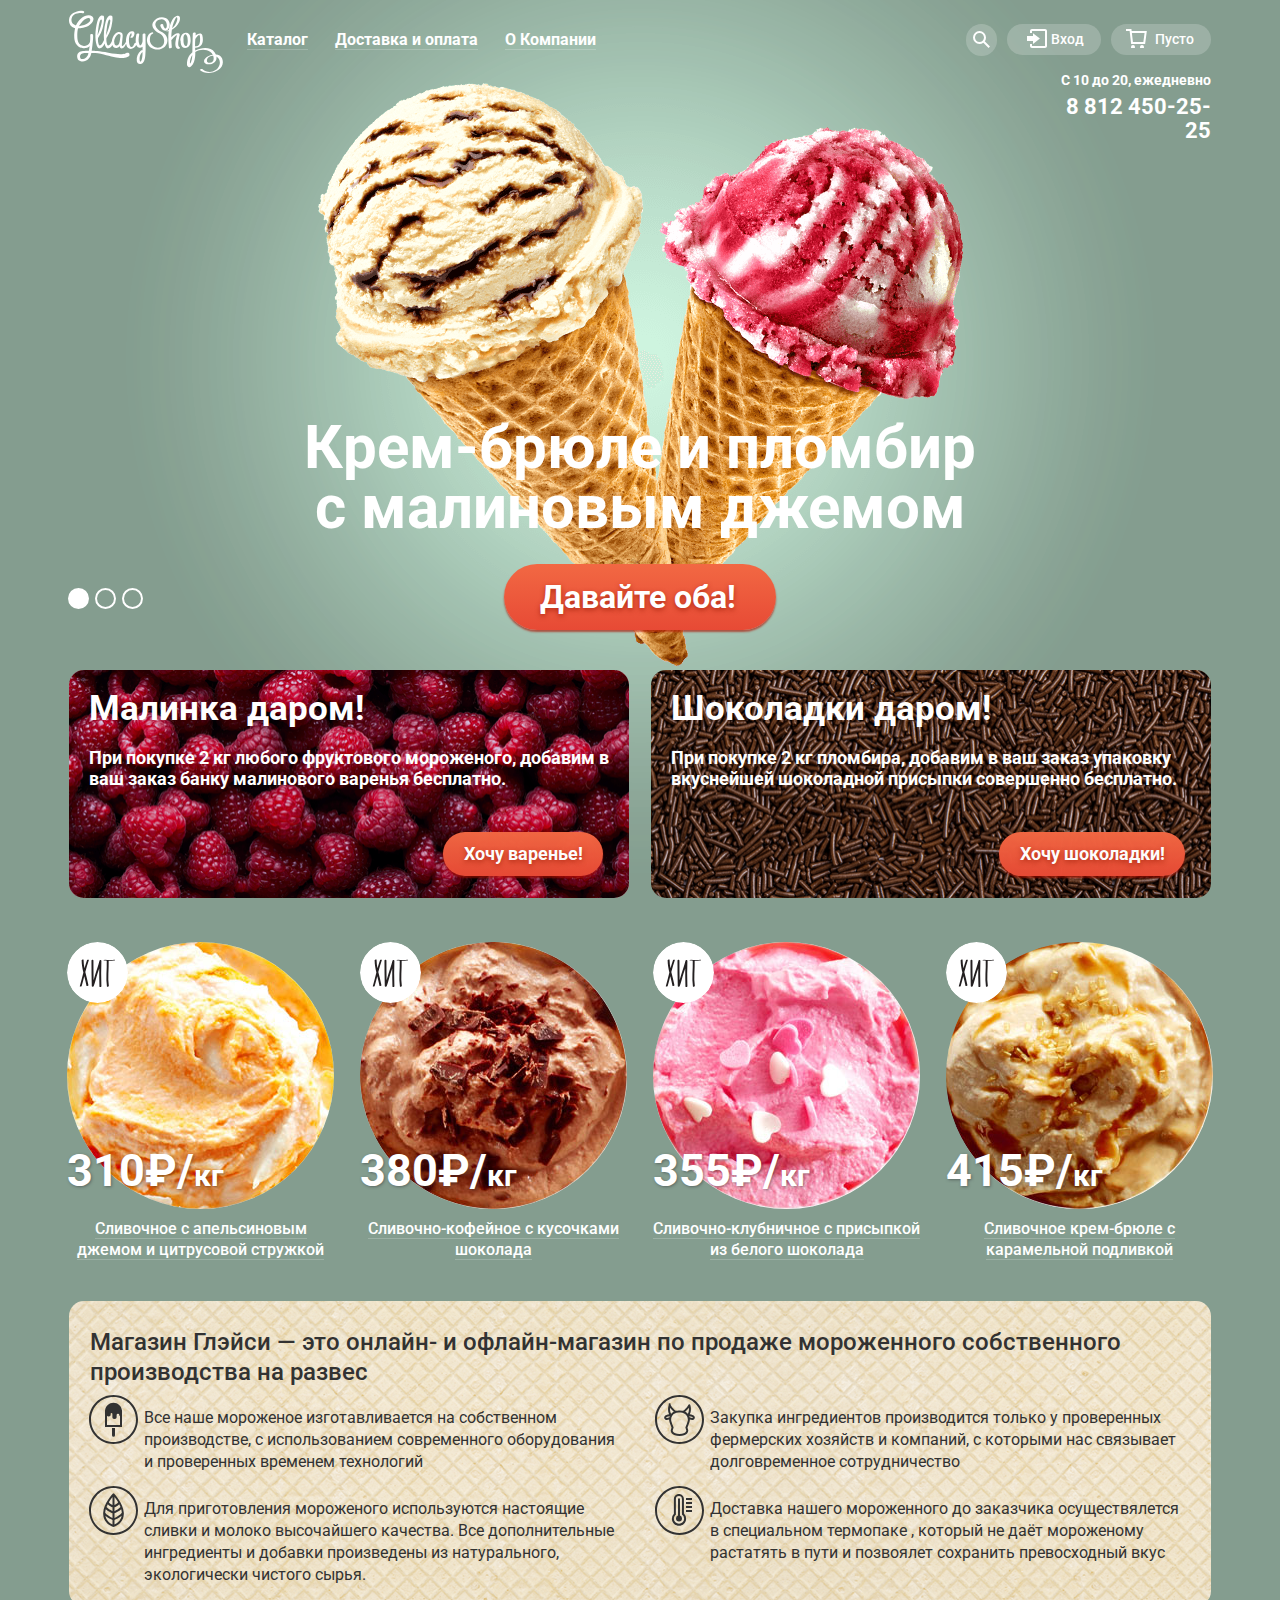
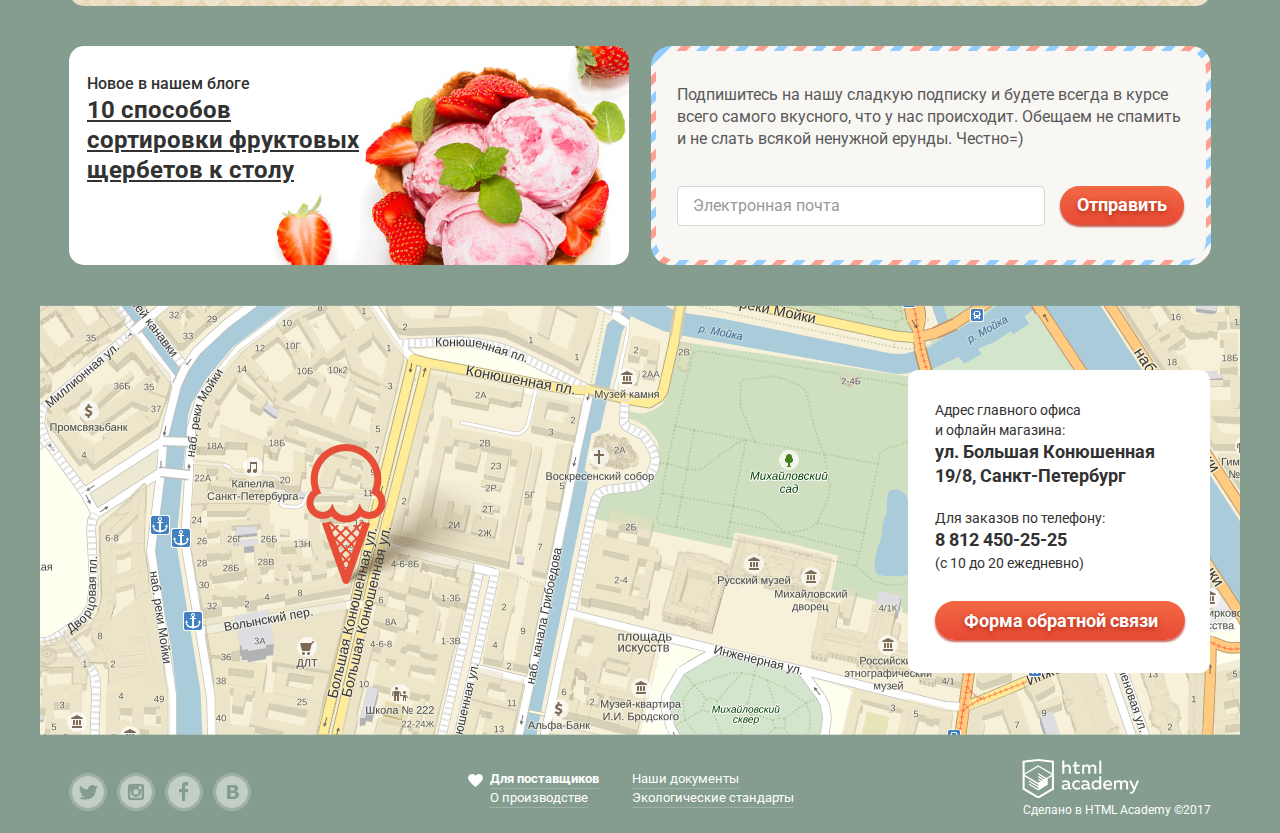
==== commit 83ad30ec: "Большая часть правок" ====
--- a/index.html
+++ b/index.html
@@ -1,301 +1,313 @@
 <!DOCTYPE html>
 <html lang="ru">
-
-<head>
-  <meta charset="utf-8">
-  <title>HTML Academy: Глейси</title>
-  <link href="https://fonts.googleapis.com/css?family=Roboto:400,500,700&amp;subset=cyrillic" rel="stylesheet">
-  <link rel="stylesheet" href="css/normalize.css">
-  <link rel="stylesheet" href="css/style.css">
-</head>
-
-
-<body class="bg_slider_back_one">
-  <div class="bg_ice_cream_one">
-
-
-    <header class="main_header">
-      <div class="wrapper_header wrap">
-        <div class="unity_elemnts_hight">
-          <a class="logo">
-        <img class="logo_img" src="img/logo.svg" alt="Логотип магазина Глейси" width="154" height="64">
-      </a>
-          <nav class="main_navigation">
-            <ul class="main_navigation_items">
-              <li class="sublist_visible elements_main_navigation_items">
-                <a href="#">Каталог</a>
-                <ul class="fall_nav_main_header">
-                  <li class="fall_elements"><a class="another" href="#">Новинки</a></li>
-                  <li class="fall_elements"><a href="catalog.html">Сливочное</a></li>
-                  <li class="fall_elements"><a href="#">Щербеты</a></li>
-                  <li class="fall_elements"><a href="#">Фруктовый лёд</a></li>
-                  <li class="fall_elements"><a href="#">Мелорин</a></li>
-                </ul>
-              </li>
-              <li class="elements_main_navigation_items"><a href="#">Доставка и оплата</a></li>
-              <li class="elements_main_navigation_items"><a href="#">О Компании</a></li>
-            </ul>
-          </nav>
-
-          <ul class="user_menu">
-            <li>
-              <div class="user_menu_search">
-                <a class="open_forms" href="#" aria-label="Открыть форму поиска">
-              <svg xmlns="http://www.w3.org/2000/svg" xmlns:xlink="http://www.w3.org/1999/xlink" width="17" height="17" viewBox="0 0 17 17"><path fill="#fff" d="M16.958 15.527L11.75 10.32A6.455 6.455 0 0 0 13 6.5 6.5 6.5 0 1 0 6.5 13a6.465 6.465 0 0 0 3.839-1.263l5.205 5.204 1.414-1.414zM6.5 11C4.019 11 2 8.981 2 6.5S4.019 2 6.5 2 11 4.019 11 6.5 8.981 11 6.5 11z"/></svg>
-            </a>
-                <div class="search">
-                  <form action="https://echo.htmlacademy.ru" method="POST">
-                    <label class="visually-hidden" for="search_form">Что ищем?</label>
-                    <input type="search" id="search_form" name="searching" placeholder="Что ищем?">
-                  </form>
-                </div>
-              </div>
-            </li>
-            <li>
-              <div class="user_menu_signout">
-                <a class="open_sign" href="failpage/sign.html" aria-label="Войти на сайт">
-              Вход
-              <svg xmlns="http://www.w3.org/2000/svg" xmlns:xlink="http://www.w3.org/1999/xlink" width="21" height="19" viewBox="0 0 21 19"><g fill="#ffffff"><path d="M6 14.875L12.917 9.5 6 4.125v2.917H-.042v4.917H6z"/><path d="M18 0H5C3.9 0 3 .9 3 2v2h2V2h13v15H5v-2H3v2c0 1.1.9 2 2 2h13c1.1 0 2-.9 2-2V2c0-1.1-.9-2-2-2z"/></g></svg>
-            </a>
-                <div class="signout">
-                  <div class="signout_wrapper">
-                    <form action="https://echo.htmlacademy.ru" method="POST">
-                      <p class="email_user_header">
-                        <label class="visually-hidden" for="email_in">Почта для входа</label>
-                        <input type="email" id="email_in" name="email" placeholder="Электронная почта">
-                      </p>
-                      <p class="password_users_header">
-                        <label class="visually-hidden" for="password_in">Пароль для входа</label>
-                        <input type="password" id="password_in" name="password" placeholder="Пароль">
-                      </p>
-                      <button class="btn_and_link_style btn_signout_form" type="submit" name="signout">Войти</button>
-                    </form>
-                    <p class="help_form_elemnts">
-                      <a href="#">Забыли пароль?</a>
-                      <a href="#">Новая регистрация</a>
-                    </p>
-                  </div>
-                </div>
-              </div>
-            </li>
-            <li>
-              <div class="user_menu_my_shop">
-                <a href="#" class="basket_no_active basket_link" aria-label="Просмотреть выбранные товары">Пусто</a>
-              </div>
-            </li>
-          </ul>
-        </div>
-        <div class="information_job_wrapper">
-          <div class="information_job">
-            <span class="information_job_time">С 10 до 20, ежедневно</span>
-            <a href="tel:88124502525" class="information_job_number">8 812 450-25-25</a>
-          </div>
-        </div>
+   <head>
+      <meta charset="utf-8">
+      <title>HTML Academy: Глейси</title>
+      <link href="https://fonts.googleapis.com/css?family=Roboto:400,500,700&amp;subset=cyrillic" rel="stylesheet">
+      <link rel="stylesheet" href="css/normalizemin.css">
+      <link rel="stylesheet" href="css/style.css">
+   </head>
+   <body class="bg_slider_back_one">
+      <div class="bg_ice_cream_one">
+         <header class="main_header">
+            <div class="wrapper_header wrap">
+               <div class="unity_elemnts_hight">
+                  <a class="logo">
+                    <img class="logo_img" src="img/logo.svg" alt="Логотип магазина Глейси" width="154" height="64">
+                  </a>
+                  <nav class="main_navigation">
+                     <ul class="main_navigation_items">
+                        <li class="sublist_visible elements_main_navigation_items">
+                           <a href="#">Каталог</a>
+                           <ul class="fall_nav_main_header">
+                              <li class="fall_elements"><a class="another" href="#">Новинки</a></li>
+                              <li class="fall_elements"><a href="catalog.html">Сливочное</a></li>
+                              <li class="fall_elements"><a href="#">Щербеты</a></li>
+                              <li class="fall_elements"><a href="#">Фруктовый лёд</a></li>
+                              <li class="fall_elements"><a href="#">Мелорин</a></li>
+                           </ul>
+                        </li>
+                        <li class="elements_main_navigation_items"><a href="#">Доставка и оплата</a></li>
+                        <li class="elements_main_navigation_items"><a href="#">О Компании</a></li>
+                     </ul>
+                  </nav>
+                  <ul class="user_menu">
+                     <li>
+                        <div class="user_menu_search">
+                           <a class="open_forms" href="#" aria-label="Открыть форму поиска">
+                              <svg xmlns="http://www.w3.org/2000/svg" xmlns:xlink="http://www.w3.org/1999/xlink" width="17" height="17" viewBox="0 0 17 17">
+                                 <path fill="#fff" d="M16.958 15.527L11.75 10.32A6.455 6.455 0 0 0 13 6.5 6.5 6.5 0 1 0 6.5 13a6.465 6.465 0 0 0 3.839-1.263l5.205 5.204 1.414-1.414zM6.5 11C4.019 11 2 8.981 2 6.5S4.019 2 6.5 2 11 4.019 11 6.5 8.981 11 6.5 11z"/>
+                              </svg>
+                           </a>
+                           <div class="search">
+                              <form action="https://echo.htmlacademy.ru" method="POST">
+                                 <label class="visually-hidden" for="search_form">Что ищем?</label>
+                                 <input type="search" id="search_form" name="searching" placeholder="Что ищем?">
+                              </form>
+                           </div>
+                        </div>
+                     </li>
+                     <li>
+                        <div class="user_menu_signout">
+                           <a class="open_sign" href="failpage/sign.html" aria-label="Войти на сайт">
+                              Вход
+                              <svg xmlns="http://www.w3.org/2000/svg" xmlns:xlink="http://www.w3.org/1999/xlink" width="21" height="19" viewBox="0 0 21 19">
+                                 <g fill="#ffffff">
+                                    <path d="M6 14.875L12.917 9.5 6 4.125v2.917H-.042v4.917H6z"/>
+                                    <path d="M18 0H5C3.9 0 3 .9 3 2v2h2V2h13v15H5v-2H3v2c0 1.1.9 2 2 2h13c1.1 0 2-.9 2-2V2c0-1.1-.9-2-2-2z"/>
+                                 </g>
+                              </svg>
+                           </a>
+                           <div class="signout">
+                              <div class="signout_wrapper">
+                                 <form action="https://echo.htmlacademy.ru" method="POST">
+                                    <p class="email_user_header">
+                                       <label class="visually-hidden" for="email_in">Почта для входа</label>
+                                       <input type="email" id="email_in" name="email" placeholder="Электронная почта">
+                                    </p>
+                                    <p class="password_users_header">
+                                       <label class="visually-hidden" for="password_in">Пароль для входа</label>
+                                       <input type="password" id="password_in" name="password" placeholder="Пароль">
+                                    </p>
+                                    <button class="btn_and_link_style btn_signout_form" type="submit" name="signout">Войти</button>
+                                 </form>
+                                 <p class="help_form_elemnts">
+                                    <a href="#">Забыли пароль?</a>
+                                    <a href="#">Новая регистрация</a>
+                                 </p>
+                              </div>
+                           </div>
+                        </div>
+                     </li>
+                     <li>
+                        <div class="user_menu_my_shop">
+                           <a href="#" class="basket_no_active basket_link" aria-label="Просмотреть выбранные товары">Пусто</a>
+                        </div>
+                     </li>
+                  </ul>
+               </div>
+               <div class="information_job_wrapper">
+                  <div class="information_job">
+                     <span class="information_job_time">С 10 до 20, ежедневно</span>
+                     <a href="tel:88124502525" class="information_job_number">8 812 450-25-25</a>
+                  </div>
+               </div>
+            </div>
+         </header>
+         <main class="index_main">
+            <div class="main_wrapper wrap">
+               <div class="slider">
+                  <div class="slider_one">
+                     <h2 class="title_slider">Крем-брюле и пломбир с малиновым джемом</h2>
+                     <a class="btn_and_link_style slider_link" href="#">Давайте оба!</a>
+                  </div>
+                  <div class="slider_two visually-hidden">
+                     <h2 class="title_slider">Шоколадный пломбир и лимонный сорбет </h2>
+                     <a class="btn_and_link_style slider_link" href="#">Давайте оба!</a>
+                  </div>
+                  <div class="slider_three visually-hidden">
+                     <h2 class="title_slider">Пломбир с помадкой и клубничный щербет</h2>
+                     <a class="btn_and_link_style slider_link" href="#">Давайте оба!</a>
+                  </div>
+                  <div class="slider_interactive">
+                     <button class="slider_btn  slider_btn_one" type="button" name="one" aria-label="следующий слайд"><span class="visually-hidden">Слайд номер один</span></button>
+                     <button class="slider_btn slider_btn_two" type="button" name="two"  aria-label="следующий слайд"><span class="visually-hidden">Слайд номер два</span></button>
+                     <button class="slider_btn slider_btn_three" type="button" name="three"  aria-label="следующий слайд"><span class="visually-hidden">Слайд номер три</span></button>
+                  </div>
+               </div>
+               <section class="banners">
+                  <div class="banners_event">
+                     <h3 class="title_banners">Малинка даром!</h3>
+                     <p class="discriptions_event">При покупке 2 кг любого фруктового мороженого, добавим в ваш заказ банку малинового варенья бесплатно.</p>
+                     <a class="btn_and_link_style" href="#">Хочу варенье!</a>
+                  </div>
+                  <div class="banners_event">
+                     <h3 class="title_banners">Шоколадки даром!</h3>
+                     <p class="discriptions_event">При покупке 2 кг пломбира, добавим в ваш заказ упаковку вкуснейшей шоколадной присыпки совершенно бесплатно.</p>
+                     <a class="btn_and_link_style" href="#">Хочу шоколадки!</a>
+                  </div>
+               </section>
+            </div>
+            <section class="best_items_shop">
+               <ul class="shop_cards">
+                  <li class="shop_card_item">
+                     <div class="visibli_part_shop_card">
+                        <img class="mark_best" src="img/hit.svg" alt="Хит среди покупателей" width="61" height="61">
+                        <img src="img/index-shop-card1.jpg" alt="Картинка мороженного" width="267" height="267">
+                        <span class="cost">310₽/<span>кг</span></span>
+                     </div>
+                     <h4 class="discription_part_shop_card">
+                        <a href="#">Сливочное с апельсиновым джемом и цитрусовой стружкой</a>
+                     </h4>
+                     <a class="btn_and_link_style" href="#">Быстрый просмотр</a>
+                  </li>
+                  <li class="shop_card_item">
+                     <div class="visibli_part_shop_card">
+                        <img class="mark_best" src="img/hit.svg" alt="Хит среди покупателей" width="61" height="61">
+                        <img src="img/index-shop-card2.jpg" alt="Картинка мороженного" width="267" height="267">
+                        <span class="cost">380₽/<span>кг</span></span>
+                     </div>
+                     <h4 class="discription_part_shop_card">
+                        <a href="#">Сливочно-кофейное с кусочками шоколада</a>
+                     </h4>
+                     <a class="btn_and_link_style" href="#">Быстрый просмотр</a>
+                  </li>
+                  <li class="shop_card_item">
+                     <div class="visibli_part_shop_card">
+                        <img class="mark_best" src="img/hit.svg" alt="Хит среди покупателей" width="61" height="61">
+                        <img src="img/index-shop-card3.jpg" alt="Картинка мороженного" width="267" height="267">
+                        <span class="cost">355₽/<span>кг</span></span>
+                     </div>
+                     <h4 class="discription_part_shop_card">
+                        <a href="#">Сливочно-клубничное с присыпкой из белого шоколада</a>
+                     </h4>
+                     <a class="btn_and_link_style" href="#">Быстрый просмотр</a>
+                  </li>
+                  <li class="shop_card_item">
+                     <div class="visibli_part_shop_card">
+                        <img class="mark_best" src="img/hit.svg" alt="Хит среди покупателей" width="61" height="61">
+                        <img src="img/index-shop-card4.jpg" alt="Картинка мороженного" width="267" height="267">
+                        <span class="cost">415₽/<span>кг</span></span>
+                     </div>
+                     <h4 class="discription_part_shop_card">
+                        <a href="#">Сливочное крем-брюле с карамельной подливкой</a>
+                     </h4>
+                     <a class="btn_and_link_style " href="#">Быстрый просмотр</a>
+                  </li>
+               </ul>
+            </section>
+            <div class="main_wrapper wrap">
+               <section class="about">
+                  <h1 class="title_about">Магазин Глэйси — это онлайн- и офлайн-магазин
+                     по продаже мороженного собственного производства на развес
+                  </h1>
+                  <ul class="about_dicription">
+                     <li class="about_dicription_ice">
+                        Все наше мороженое изготавливается на собственном производстве, с использованием современного оборудования и проверенных временем технологий
+                     </li>
+                     <li class="about_dicription_cow">
+                        Закупка ингредиентов производится только у проверенных фермерских хозяйств и компаний, с которыми нас связывает долговременное сотрудничество
+                     </li>
+                     <li class="about_dicription_sheet">
+                        Для приготовления мороженого используются настоящие сливки и молоко высочайшего качества. Все дополнительные ингредиенты и добавки произведены из натурального, экологически чистого сырья.
+                     </li>
+                     <li class="about_dicription_degree">
+                        Доставка нашего мороженного до заказчика осуществялется в специальном термопаке , который не даёт мороженому растатять в пути и позвоялет сохранить превосходный вкус
+                     </li>
+                  </ul>
+               </section>
+               <div class="aricle_and_sub_wrapper">
+                  <article class="guids">
+                     <h2 class="title_guids">Новое в нашем блоге</h2>
+                     <h3 class="title_article"><a href="#">10 способов сортировки фруктовых щербетов к столу</a></h3>
+                  </article>
+                  <div class="subscribe">
+                     <div class="sub_bg">
+                        <p class="subscribe_discriptions">
+                           Подпишитесь на нашу сладкую подписку и будете всегда в курсе всего самого вкусного, что у нас происходит. Обещаем не спамить и не слать всякой ненужной ерунды. Честно=)
+                        </p>
+                        <div class="subscribe_forms">
+                           <form action="https://echo.htmlacademy.ru" method="POST">
+                              <p>
+                                 <label class="visually-hidden" for="sub">Ваш email</label>
+                                 <input type="email" name="sub" id="sub" placeholder="Электронная почта">
+                              <p>
+                                 <button class="btn_and_link_style btn_sub" type="submit" name="sub_done">Отправить</button>
+                           </form>
+                        </div>
+                     </div>
+                  </div>
+               </div>
+            </div>
+            <section class="map_and_feedback">
+               <div class="map_wrapper">
+                  <iframe src="https://www.google.com/maps/embed?pb=!1m18!1m12!1m3!1d1998.5953794558852!2d30.321431057713315!3d59.938855986736115!2m3!1f0!2f0!3f0!3m2!1i1024!2i768!4f13.1!3m3!1m2!1s0x4696310fca5ba729%3A0xea9c53d4493c879f!2sBolshaya+Konyushennaya+Street%2C+19%2C+Sankt-Peterburg%2C+191186!5e0!3m2!1sen!2sru!4v1536758010525"
+                     width="1200" height="430" allowfullscreen></iframe>
+                  <img src="img/map.png" alt="ул. Большая Конюшенная 19/8, Санкт-Петербург" width="1200" height="430">
+               </div>
+               <div class="feedback_wrapper">
+                  <div class="feedback">
+                     <h5 class="discriptions_feedback">Адрес главного офиса и офлайн магазина:</h5>
+                     <p class="place_feedback">ул. Большая Конюшенная 19/8, Санкт-Петербург</p>
+                     <p class="discriptions_contacts">Для заказов по телефону:</p>
+                     <p class="contacts_map">
+                        <a href="tel:88124502525">8 812 450-25-25</a>
+                        <span>(с 10 до 20 ежедневно)</span>
+                     </p>
+                     <a href="feed.html" class="btn_and_link_style feedback_link" aria-label="обратиться к нам через спец форму">Форма обратной связи</a>
+                  </div>
+               </div>
+            </section>
+         </main>
+         <footer class="main_footer">
+            <div class="footer_wrapper wrap">
+               <p class="social">
+                  <a href="#" class="social_link twit" aria-label="Смотрите нас в твитере">
+                     <span class="visually-hidden">Смотрите нас в твиттере</span>
+                     <svg xmlns="http://www.w3.org/2000/svg" width="32" height="32">
+                        <path fill="#FFF" d="M16 0C7.164 0 0 7.164 0 16c0 8.837 7.164 16 16 16 8.837 0 16-7.163 16-16 0-8.836-7.163-16-16-16zm7.944 12.809c-.251 6.516-3.463 10.832-10.992 10.702h-.486c-.447 0-4.543-.443-5.344-1.823 2.479.19 4.247-.406 5.12-1.136-1.048-.289-2.923-.461-3.251-2.848.384.104.618.221 1.299.113-1.307-.824-2.758-1.519-2.679-3.643.311.317 1.164.518 1.46.457-.768-.233-2.149-3.244-.974-4.781 1.984 1.79 4.075 3.482 7.804 3.643.227-2.214 1.24-3.699 3.168-4.325 1.84-.479 3.255.26 3.901 1.138.737-.224 1.453-.466 2.193-.685-.004.833-.569 1.463-.935 1.709.747.165 1.423-.475 1.423-.475-.184.963-1.094 1.725-1.707 1.954z"/>
+                     </svg>
+                  </a>
+                  <a href="#" class="social_link inst" aria-label="Смотрите нас в инстаграмме">
+                     <span class="visually-hidden">Смотрите нас в инстаграмме</span>
+                     <svg xmlns="http://www.w3.org/2000/svg" width="32" height="32">
+                        <g fill="#FFF">
+                           <path d="M20.916 16a4.938 4.938 0 1 1-9.877 0c0-.394.051-.773.138-1.14h-.897v6.838h11.396V14.86h-.897c.086.367.137.746.137 1.14z"/>
+                           <path d="M15.978 18.659c1.466 0 2.659-1.193 2.659-2.659s-1.193-2.659-2.659-2.659c-1.466 0-2.659 1.193-2.659 2.659s1.192 2.659 2.659 2.659zM18.637 10.302h3.039v3.039h-3.039z"/>
+                           <path d="M16 0C7.164 0 0 7.164 0 16c0 8.837 7.164 16 16 16 8.837 0 16-7.163 16-16 0-8.836-7.163-16-16-16zm7.955 21.698a2.285 2.285 0 0 1-2.279 2.279H10.279A2.285 2.285 0 0 1 8 21.698V10.302a2.286 2.286 0 0 1 2.279-2.279h11.396a2.286 2.286 0 0 1 2.279 2.279v11.396z"/>
+                        </g>
+                     </svg>
+                  </a>
+                  <a href="#" class="social_link face" aria-label="Смотрите нас в фейсбуке">
+                     <span class="visually-hidden">Смотрите нас в фейсбуке</span>
+                     <svg xmlns="http://www.w3.org/2000/svg" width="32" height="32">
+                        <path fill="#FFF" d="M16 0C7.164 0 0 7.163 0 16s7.164 16 16 16c8.837 0 16-7.164 16-16S24.837 0 16 0zm4.062 9.455h-3.021v3.444h3.021v3.445h-3.021v8.61H14.02v-8.61H11v-3.445h3.021V9.455c0-1.902 1.353-3.445 3.021-3.445h3.021v3.445z"/>
+                     </svg>
+                  </a>
+                  <a href="#" class="social_link vk" aria-label="Смотрите нас в вк">
+                     <span class="visually-hidden">Смотрите нас в Вконтакте</span>
+                     <svg xmlns="http://www.w3.org/2000/svg" width="32" height="32">
+                        <g fill="#FFF">
+                           <path d="M16.637 14.495c.402-.019.719-.082.951-.188.326-.145.54-.33.641-.559.101-.229.15-.496.15-.797 0-.232-.058-.465-.174-.697-.116-.232-.322-.405-.617-.517-.264-.1-.592-.155-.984-.165a76.242 76.242 0 0 0-1.652-.014h-.339v2.965h.565c.571 0 1.057-.009 1.459-.028zM18.118 17.084c-.282-.081-.672-.125-1.166-.132a127.97 127.97 0 0 0-1.55-.009h-.79v3.493h.264c1.014 0 1.74-.003 2.18-.009a3.2 3.2 0 0 0 1.212-.245c.377-.157.633-.364.774-.625s.214-.562.214-.9c0-.446-.088-.788-.261-1.03-.17-.241-.464-.423-.877-.543z"/>
+                           <path d="M16 0C7.164 0 0 7.164 0 16c0 8.837 7.164 16 16 16 8.837 0 16-7.163 16-16 0-8.836-7.163-16-16-16zm6.602 20.531a3.73 3.73 0 0 1-1.124 1.327c-.552.415-1.161.71-1.823.886s-1.501.264-2.519.264h-6.121V8.987h5.443c1.13 0 1.957.038 2.48.113a5.126 5.126 0 0 1 1.561.5c.533.27.929.632 1.189 1.087.26.455.392.975.392 1.558 0 .678-.179 1.278-.536 1.795-.358.518-.863.92-1.517 1.208v.075c.917.182 1.642.559 2.179 1.13.537.571.807 1.325.807 2.261 0 .678-.138 1.283-.411 1.817z"/>
+                        </g>
+                     </svg>
+                  </a>
+               </p>
+               <ul class="other_information">
+                  <li class="other_information_item"><a class="another_other" href="#">Для поставщиков</a></li>
+                  <li class="other_information_item"><a href="#">Наши документы</a></li>
+                  <li class="other_information_item"><a href="#">О производстве</a></li>
+                  <li class="other_information_item"><a href="#">Экологические стандарты</a></li>
+               </ul>
+               <p class="creator">
+                  <a class="logo_html_academy" href="https://htmlacademy.ru/intensive/htmlcss">
+                    <img src="img/logo-htmlacademy-small.svg" alt="Логотип академии" class="creator_logo" width="130" height="39">
+                  </a>
+                  <span class="creator_discriptions">Сделано в <a href="https://htmlacademy.ru/intensive/htmlcss">HTML Academy</a> &copy;2017</span>
+               </p>
+            </div>
+         </footer>
+         <section class="modal_task_feedback">
+            <button class="modal_close" type="button" name="button" aria-label="закрыть форму обратной связи"><span class="visually-hidden">Закрыть это окно</span></button>
+            <h5 class="tittle_modal">Мы обязательно вам ответим!</h5>
+            <form action="https://echo.htmlacademy.ru" method="POST">
+               <p class="name_users">
+                  <label for="name_user" class="visually-hidden">Ваше имя</label>
+                  <input type="text" id="name_user" name="name_user" placeholder="Как вас зовут?">
+               </p>
+               <p class="email_user">
+                  <label class="visually-hidden" for="email_modal_in">Почта для входа</label>
+                  <input type="email" id="email_modal_in" name="email" placeholder="Электронная почта">
+               </p>
+               <p class="comment">
+                  <label for="user_comment" class="visually-hidden">Ваш комментраий</label>
+                  <textarea name="user_comment" id="user_comment" rows="8" cols="80" placeholder="Напишите что-нибудь.."></textarea>
+               </p>
+               <button class="btn_and_link_style button_modal_done" type="submit" name="done_feedback">Отправить</button>
+            </form>
+         </section>
       </div>
-    </header>
-
-
-    <main class="index_main">
-      <div class="main_wrapper wrap">
-        <div class="slider">
-          <div class="slider_one">
-            <h2 class="title_slider">Крем-брюле и пломбир с малиновым джемом</h2>
-            <a class="btn_and_link_style slider_link" href="#">Давайте оба!</a>
-          </div>
-          <div class="slider_two visually-hidden">
-            <h2 class="title_slider">Шоколадный пломбир и лимонный сорбет </h2>
-            <a class="btn_and_link_style slider_link" href="#">Давайте оба!</a>
-          </div>
-          <div class="slider_three visually-hidden">
-            <h2 class="title_slider">Пломбир с помадкой и клубничный щербет</h2>
-            <a class="btn_and_link_style slider_link" href="#">Давайте оба!</a>
-          </div>
-          <div class="slider_interactive">
-            <button class="slider_btn  slider_btn_one" type="button" name="one"></button>
-            <button class="slider_btn slider_btn_two" type="button" name="two"></button>
-            <button class="slider_btn slider_btn_three" type="button" name="three"></button>
-          </div>
-        </div>
-        <section class="banners">
-          <div class="banners_event">
-            <h3 class="title_banners">Малинка даром!</h3>
-            <p class="discriptions_event">При покупке 2 кг любого фруктового мороженого, добавим в ваш заказ банку малинового варенья бесплатно.</p>
-            <a class="btn_and_link_style" href="#">Хочу варенье!</a>
-          </div>
-          <div class="banners_event">
-            <h3 class="title_banners">Шоколадки даром!</h3>
-            <p class="discriptions_event">При покупке 2 кг пломбира, добавим в ваш заказ упаковку вкуснейшей шоколадной присыпки совершенно бесплатно.</p>
-            <a class="btn_and_link_style" href="#">Хочу шоколадки!</a>
-          </div>
-        </section>
-      </div>
-
-
-      <section class="best_items_shop">
-        <ul class="shop_cards">
-
-          <li class="shop_card_item">
-            <div class="visibli_part_shop_card">
-              <img class="mark_best" src="img/hit.svg" alt="Хит среди покупателей" width="61" height="61">
-              <img src="img/index-shop-card1.jpg" alt="Картинка мороженного" width="267" height="267">
-              <span class="cost">310₽/<span>кг</span></span>
-            </div>
-            <h4 class="discription_part_shop_card">
-              <a href="#">Сливочное с апельсиновым джемом и цитрусовой стружкой</a>
-            </h4>
-            <a class="btn_and_link_style" href="#">Быстрый просмотр</a>
-          </li>
-          <li class="shop_card_item">
-            <div class="visibli_part_shop_card">
-              <img class="mark_best" src="img/hit.svg" alt="Хит среди покупателей" width="61" height="61">
-              <img src="img/index-shop-card2.jpg" alt="Картинка мороженного" width="267" height="267">
-              <span class="cost">380₽/<span>кг</span></span>
-            </div>
-            <h4 class="discription_part_shop_card">
-              <a href="#">Сливочно-кофейное с кусочками шоколада</a>
-            </h4>
-            <a class="btn_and_link_style" href="#">Быстрый просмотр</a>
-          </li>
-          <li class="shop_card_item">
-            <div class="visibli_part_shop_card">
-              <img class="mark_best" src="img/hit.svg" alt="Хит среди покупателей" width="61" height="61">
-              <img src="img/index-shop-card3.jpg" alt="Картинка мороженного" width="267" height="267">
-              <span class="cost">355₽/<span>кг</span></span>
-            </div>
-            <h4 class="discription_part_shop_card">
-              <a href="#">Сливочно-клубничное с присыпкой из белого шоколада</a>
-            </h4>
-            <a class="btn_and_link_style" href="#">Быстрый просмотр</a>
-          </li>
-          <li class="shop_card_item">
-            <div class="visibli_part_shop_card">
-              <img class="mark_best" src="img/hit.svg" alt="Хит среди покупателей" width="61" height="61">
-              <img src="img/index-shop-card4.jpg" alt="Картинка мороженного" width="267" height="267">
-              <span class="cost">415₽/<span>кг</span></span>
-            </div>
-            <h4 class="discription_part_shop_card">
-              <a href="#">Сливочное крем-брюле с карамельной подливкой</a>
-            </h4>
-            <a class="btn_and_link_style " href="#">Быстрый просмотр</a>
-          </li>
-        </ul>
-      </section>
-
-      <div class="main_wrapper wrap">
-        <section class="about">
-          <h1 class="title_about">Магазин Глэйси — это онлайн- и офлайн-магазин
-          по продаже мороженного собственного производства на развес</h1>
-          <ul class="about_dicription">
-            <li class="about_dicription_ice">
-              Все наше мороженое изготавливается на собственном производстве, с использованием современного оборудования и проверенных временем технологий
-            </li>
-            <li class="about_dicription_cow">
-              Закупка ингредиентов производится только у проверенных фермерских хозяйств и компаний, с которыми нас связывает долговременное сотрудничество
-            </li>
-            <li class="about_dicription_sheet">
-              Для приготовления мороженого используются настоящие сливки и молоко высочайшего качества. Все дополнительные ингредиенты и добавки произведены из натурального, экологически чистого сырья.
-            </li>
-            <li class="about_dicription_degree">
-              Доставка нашего мороженного до заказчика осуществялется в специальном термопаке , который не даёт мороженому растатять в пути и позвоялет сохранить превосходный вкус
-            </li>
-          </ul>
-        </section>
-        <div class="aricle_and_sub_wrapper">
-          <article class="guids">
-            <h2 class="title_guids">Новое в нашем блоге</h2>
-            <h3 class="title_article"><a href="#">10 способов сортировки фруктовых щербетов к столу</a></h3>
-          </article>
-
-
-          <div class="subscribe">
-            <div class="sub_bg">
-              <p class="subscribe_discriptions">
-                Подпишитесь на нашу сладкую подписку и будете всегда в курсе всего самого вкусного, что у нас происходит. Обещаем не спамить и не слать всякой ненужной ерунды. Честно=)
-              </p>
-              <div class="subscribe_forms">
-                <form action="https://echo.htmlacademy.ru" method="POST">
-                  <p>
-                    <label class="visually-hidden" for="sub">Ваш email</label>
-                    <input type="email" name="sub" id="sub" placeholder="Электронная почта">
-                  <p>
-                  <button class="btn_and_link_style btn_sub" type="submit" name="sub_done">Отправить</button>
-                </form>
-              </div>
-            </div>
-          </div>
-        </div>
-      </div>
-      <section class="map_and_feedback">
-        <div class="map_wrapper">
-          <iframe src="https://www.google.com/maps/embed?pb=!1m18!1m12!1m3!1d1998.5953794558852!2d30.321431057713315!3d59.938855986736115!2m3!1f0!2f0!3f0!3m2!1i1024!2i768!4f13.1!3m3!1m2!1s0x4696310fca5ba729%3A0xea9c53d4493c879f!2sBolshaya+Konyushennaya+Street%2C+19%2C+Sankt-Peterburg%2C+191186!5e0!3m2!1sen!2sru!4v1536758010525"
-            width="1200" height="430" allowfullscreen></iframe>
-          <img src="img/map.png" alt="ул. Большая Конюшенная 19/8, Санкт-Петербург" width="1200" height="430">
-        </div>
-        <div class="feedback_wrapper">
-          <div class="feedback">
-            <h5 class="discriptions_feedback">Адрес главного офиса и офлайн магазина:</h5>
-            <p class="place_feedback">ул. Большая Конюшенная 19/8, Санкт-Петербург</p>
-            <p class="discriptions_contacts">Для заказов по телефону:</p>
-            <p class="contacts_map">
-              <a href="tel:88124502525">8 812 450-25-25</a>
-              <span>(с 10 до 20 ежедневно)</span>
-            </p>
-            <a href="#" class="btn_and_link_style feedback_link" aria-label="обратиться к нам через спец форму">Форма обратной связи</a>
-          </div>
-        </div>
-      </section>
-    </main>
-    <footer class="main_footer">
-      <div class="footer_wrapper wrap">
-        <p class="social">
-          <a href="#" class="social_link twit" aria-label="Смотрите нас в твитере"><span class="visually-hidden">Смотрите нас в твиттере</span>
-          <svg xmlns="http://www.w3.org/2000/svg" width="32" height="32"><path fill="#FFF" d="M16 0C7.164 0 0 7.164 0 16c0 8.837 7.164 16 16 16 8.837 0 16-7.163 16-16 0-8.836-7.163-16-16-16zm7.944 12.809c-.251 6.516-3.463 10.832-10.992 10.702h-.486c-.447 0-4.543-.443-5.344-1.823 2.479.19 4.247-.406 5.12-1.136-1.048-.289-2.923-.461-3.251-2.848.384.104.618.221 1.299.113-1.307-.824-2.758-1.519-2.679-3.643.311.317 1.164.518 1.46.457-.768-.233-2.149-3.244-.974-4.781 1.984 1.79 4.075 3.482 7.804 3.643.227-2.214 1.24-3.699 3.168-4.325 1.84-.479 3.255.26 3.901 1.138.737-.224 1.453-.466 2.193-.685-.004.833-.569 1.463-.935 1.709.747.165 1.423-.475 1.423-.475-.184.963-1.094 1.725-1.707 1.954z"/></svg>
-        </a>
-          <a href="#" class="social_link inst" aria-label="Смотрите нас в инстаграмме"><span class="visually-hidden">Смотрите нас в инстаграмме</span>
-          <svg xmlns="http://www.w3.org/2000/svg" width="32" height="32"><g fill="#FFF"><path d="M20.916 16a4.938 4.938 0 1 1-9.877 0c0-.394.051-.773.138-1.14h-.897v6.838h11.396V14.86h-.897c.086.367.137.746.137 1.14z"/><path d="M15.978 18.659c1.466 0 2.659-1.193 2.659-2.659s-1.193-2.659-2.659-2.659c-1.466 0-2.659 1.193-2.659 2.659s1.192 2.659 2.659 2.659zM18.637 10.302h3.039v3.039h-3.039z"/><path d="M16 0C7.164 0 0 7.164 0 16c0 8.837 7.164 16 16 16 8.837 0 16-7.163 16-16 0-8.836-7.163-16-16-16zm7.955 21.698a2.285 2.285 0 0 1-2.279 2.279H10.279A2.285 2.285 0 0 1 8 21.698V10.302a2.286 2.286 0 0 1 2.279-2.279h11.396a2.286 2.286 0 0 1 2.279 2.279v11.396z"/></g></svg>
-        </a>
-          <a href="#" class="social_link face" aria-label="Смотрите нас в фейсбуке"><span class="visually-hidden">Смотрите нас в фейсбуке</span>
-          <svg xmlns="http://www.w3.org/2000/svg" width="32" height="32"><path fill="#FFF" d="M16 0C7.164 0 0 7.163 0 16s7.164 16 16 16c8.837 0 16-7.164 16-16S24.837 0 16 0zm4.062 9.455h-3.021v3.444h3.021v3.445h-3.021v8.61H14.02v-8.61H11v-3.445h3.021V9.455c0-1.902 1.353-3.445 3.021-3.445h3.021v3.445z"/></svg>
-        </a>
-          <a href="#" class="social_link vk" aria-label="Смотрите нас в вк"><span class="visually-hidden">Смотрите нас в Вконтакте</span>
-          <svg xmlns="http://www.w3.org/2000/svg" width="32" height="32"><g fill="#FFF"><path d="M16.637 14.495c.402-.019.719-.082.951-.188.326-.145.54-.33.641-.559.101-.229.15-.496.15-.797 0-.232-.058-.465-.174-.697-.116-.232-.322-.405-.617-.517-.264-.1-.592-.155-.984-.165a76.242 76.242 0 0 0-1.652-.014h-.339v2.965h.565c.571 0 1.057-.009 1.459-.028zM18.118 17.084c-.282-.081-.672-.125-1.166-.132a127.97 127.97 0 0 0-1.55-.009h-.79v3.493h.264c1.014 0 1.74-.003 2.18-.009a3.2 3.2 0 0 0 1.212-.245c.377-.157.633-.364.774-.625s.214-.562.214-.9c0-.446-.088-.788-.261-1.03-.17-.241-.464-.423-.877-.543z"/><path d="M16 0C7.164 0 0 7.164 0 16c0 8.837 7.164 16 16 16 8.837 0 16-7.163 16-16 0-8.836-7.163-16-16-16zm6.602 20.531a3.73 3.73 0 0 1-1.124 1.327c-.552.415-1.161.71-1.823.886s-1.501.264-2.519.264h-6.121V8.987h5.443c1.13 0 1.957.038 2.48.113a5.126 5.126 0 0 1 1.561.5c.533.27.929.632 1.189 1.087.26.455.392.975.392 1.558 0 .678-.179 1.278-.536 1.795-.358.518-.863.92-1.517 1.208v.075c.917.182 1.642.559 2.179 1.13.537.571.807 1.325.807 2.261 0 .678-.138 1.283-.411 1.817z"/></g></svg>
-        </a>
-        </p>
-        <ul class="other_information">
-          <li class="other_information_item"><a class="another_other" href="#">Для поставщиков</a></li>
-          <li class="other_information_item"><a href="#">Наши документы</a></li>
-          <li class="other_information_item"><a href="#">О производстве</a></li>
-          <li class="other_information_item"><a href="#">Экологические стандарты</a></li>
-        </ul>
-        <p class="creator">
-          <a class="logo_html_academy" href="https://htmlacademy.ru/intensive/htmlcss">
-          <img src="img/logo-htmlacademy-small.svg" alt="Логотип академии" class="creator_logo" width="130" height="39">
-        </a>
-          <span class="creator_discriptions">Сделано в <a href="https://htmlacademy.ru/intensive/htmlcss">HTML Academy</a> &copy;2017</span>
-        </p>
-      </div>
-    </footer>
-    <section class="modal_task_feedback">
-      <button class="modal_close" type="button" name="button" aria-label="закрыть форму обратной связи"></button>
-      <h5 class="tittle_modal">Мы обязательно вам ответим!</h5>
-      <form action="https://echo.htmlacademy.ru" method="POST">
-        <p class="name_users">
-          <label for="name_user" class="visually-hidden">Ваше имя</label>
-          <input type="text" id="name_user" name="name_user" placeholder="Как вас зовут?">
-        </p>
-        <p class="email_user">
-          <label class="visually-hidden" for="email_modal_in">Почта для входа</label>
-          <input type="email" id="email_modal_in" name="email" placeholder="Электронная почта">
-        </p>
-        <p class="comment">
-          <label for="user_comment" class="visually-hidden">Ваш комментраий</label>
-          <textarea name="user_comment" id="user_comment" rows="8" cols="80" placeholder="Напишите что-нибудь.."></textarea>
-        </p>
-        <button class="btn_and_link_style button_modal_done" type="submit" name="done_feedback">Отправить</button>
-      </form>
-    </section>
-  </div>
-  <script src="js/indexmin.js"></script>
-</body>
-
+      <script src="js/indexmin.js"></script>
+   </body>
 </html>
--- a/css/normalizemin.css
+++ b/css/normalizemin.css
@@ -0,0 +1 @@
+html{line-height:1.15;-webkit-text-size-adjust:100%}body{margin:0}h1{font-size:2em;margin:.67em 0}hr{box-sizing:content-box;height:0;overflow:visible}pre{font-family:monospace,monospace;font-size:1em}a{background-color:transparent}abbr[title]{border-bottom:none;text-decoration:underline;text-decoration:underline dotted}b,strong{font-weight:bolder}code,kbd,samp{font-family:monospace,monospace;font-size:1em}small{font-size:80%}sub,sup{font-size:75%;line-height:0;position:relative;vertical-align:baseline}sub{bottom:-.25em}sup{top:-.5em}img{border-style:none}button,input,optgroup,select,textarea{font-family:inherit;font-size:100%;line-height:1.15;margin:0}button,input{overflow:visible}button,select{text-transform:none}button,[type="button"],[type="reset"],[type="submit"]{-webkit-appearance:button}button::-moz-focus-inner,[type="button"]::-moz-focus-inner,[type="reset"]::-moz-focus-inner,[type="submit"]::-moz-focus-inner{border-style:none;padding:0}button:-moz-focusring,[type="button"]:-moz-focusring,[type="reset"]:-moz-focusring,[type="submit"]:-moz-focusring{outline:1px dotted ButtonText}fieldset{padding:.35em .75em .625em}legend{box-sizing:border-box;color:inherit;display:table;max-width:100%;padding:0;white-space:normal}progress{vertical-align:baseline}textarea{overflow:auto}[type="checkbox"],[type="radio"]{box-sizing:border-box;padding:0}[type="number"]::-webkit-inner-spin-button,[type="number"]::-webkit-outer-spin-button{height:auto}[type="search"]{-webkit-appearance:textfield;outline-offset:-2px}[type="search"]::-webkit-search-decoration{-webkit-appearance:none}::-webkit-file-upload-button{-webkit-appearance:button;font:inherit}details{display:block}summary{display:list-item}template{display:none}[hidden]{display:none}
--- a/css/style.css
+++ b/css/style.css
@@ -2,7 +2,7 @@
   min-width: 1200px;
   margin: 0;
   padding: 0;
-  font-family: 'Roboto', 'Arial', sans-serif;
+  font-family: "Roboto", "Arial", sans-serif;
   font-size: 14px;
   line-height: 1.2;
   font-weight: bold;
@@ -22,24 +22,25 @@
 }
 
 .bg_ice_cream_one {
-  background: url('../img/ice-cream-bg1.png') no-repeat 50% 0;
+  background: url("../img/ice-cream-bg1.png") no-repeat 50% 0;
 }
 
 .bg_ice_cream_two {
-  background: url('../img/ice-cream-bg2.png') no-repeat 50% 0;
+  background: url("../img/ice-cream-bg2.png") no-repeat 50% 0;
 }
 
 .bg_ice_cream_three {
-  background: url('../img/ice-cream-bg3.png') no-repeat 50% 0;
+  background: url("../img/ice-cream-bg3.png") no-repeat 50% 0;
 }
 
 .light_bg {
   width: 100%;
   background-image: -webkit-linear-gradient(top, rgba(255, 255, 255, 0.2), transparent);
   background-image: -o-linear-gradient(top, rgba(255, 255, 255, 0.2), transparent);
+  background-image: -webkit-gradient(linear, left top, left bottom, from(rgba(255, 255, 255, 0.2)), to(transparent));
   background-image: linear-gradient(to bottom, rgba(255, 255, 255, 0.2), transparent);
   background-repeat: no-repeat;
-  background-size: auto 628px;
+  background-size: 100% 628px;
   background-position: 50% 0;
 }
 
@@ -106,6 +107,7 @@
   -webkit-box-shadow: 0px 2px 2px 0 rgba(172, 16, 0, 0.64);
   box-shadow: 0px 2px 2px 0 rgba(172, 16, 0, 0.64);
   text-shadow: 0px 2px 5px rgba(160, 32, 11, 0.76);
+  cursor: pointer;
 }
 
 .btn_and_link_style:hover {
@@ -181,7 +183,6 @@
 }
 
 .main_navigation_items li {
-  margin-left: 1px;
   font-size: 16px;
   font-weight: bold;
   line-height: 18px;
@@ -197,7 +198,7 @@
   background-color: #ffffff;
 }
 
-.elements_main_navigation_items:hover a {
+.elements_main_navigation_items:hover > a {
   color: #333333;
   border: none;
 }
@@ -249,6 +250,8 @@
   -webkit-box-sizing: border-box;
   box-sizing: border-box;
   padding-left: 15px;
+  padding-top: 8px;
+  padding-bottom: 8px;
   width: 310px;
   height: 44px;
   font-size: 16px;
@@ -288,6 +291,8 @@
   -webkit-box-sizing: border-box;
   box-sizing: border-box;
   padding-left: 15px;
+  padding-top: 8px;
+  padding-bottom: 8px;
   width: 241px;
   height: 44px;
   font-size: 16px;
@@ -307,6 +312,8 @@
   -webkit-box-sizing: border-box;
   box-sizing: border-box;
   padding-left: 15px;
+  padding-top: 8px;
+  padding-bottom: 8px;
   width: 241px;
   height: 44px;
   font-size: 16px;
@@ -371,14 +378,14 @@
 .banners_event:first-child {
   border-radius: 15px;
   background-color:#ac052c ;
-  background-image: url('../img/raspberry.png');
+  background-image: url("../img/raspberry.png");
   background-size:100% 100%;
 }
 
 .banners_event:nth-child(2) {
   border-radius: 15px;
   background-color:#472513;
-  background-image: url('../img/chocolate.png');
+  background-image: url("../img/chocolate.png");
   background-size:100% 100%;
 }
 
@@ -453,7 +460,7 @@
 }
 
 .about {
-  background: #e6d8b7 url('../img/waffle.png');
+  background: #e6d8b7 url("../img/waffle.png");
 }
 
 .title_about {
@@ -475,7 +482,7 @@
 }
 
 .guids {
-  background: #ffffff url('../img/article.jpg') no-repeat;
+  background: #ffffff url("../img/article.jpg") no-repeat 100% 100%;
 }
 
 .title_guids {
@@ -493,8 +500,10 @@
 }
 
 .subscribe {
-  background-image: url('../img/outdoor_sub_bg.png');
+  height: auto;
+  background-image: url("../img/outdoor_sub_bg.png");
   background-repeat: no-repeat;
+  background-size: 100% 100%;
   border-radius: 20px;
 }
 
@@ -515,6 +524,8 @@
   box-sizing: border-box;
   width: 368px;
   height: 40px;
+  padding-top:8px;
+  padding-bottom: 8px;
   padding-left: 15px;
   font-size: 16px;
   font-weight: bold;
@@ -584,7 +595,8 @@
 .other_information_item:hover a,
 .other_information_item:active a {
   cursor: pointer;
-  color:#e84d37;
+  color:#ffbc9e;
+  border-bottom: 1px solid #ffbc9e;
 }
 
 .footer_wrapper {
@@ -648,8 +660,8 @@
 }
 
 .name_users input[type="text"] {
-  box-sizing: border-box;
-  padding-bottom: 18px;
+  -webkit-box-sizing: border-box;
+          box-sizing: border-box;
   width: 267px;
   height: 44px;
   background-color: #ffffff;
@@ -662,8 +674,8 @@
 }
 
 .email_user input[type="email"] {
-  box-sizing: border-box;
-  padding-bottom: 18px;
+  -webkit-box-sizing: border-box;
+          box-sizing: border-box;
   width: 267px;
   height: 44px;
   background-color: #ffffff;
@@ -676,7 +688,8 @@
 }
 
 .comment textarea {
-  box-sizing: border-box;
+  -webkit-box-sizing: border-box;
+          box-sizing: border-box;
   padding-bottom: 5px;
   width: 428px;
   height: 155px;
@@ -687,6 +700,7 @@
   background-color: #ffffff;
   border: solid 1px rgba(178, 178, 178, 0.52);
   border-radius: 5px;
+  resize:none;
 }
 
 /*index.html end*/
@@ -804,7 +818,9 @@
 }
 div.range-toggle:hover,
 div.range-toggle:active {
-  transform: scale(1.1,1.1);
+  -webkit-transform: scale(1.1,1.1);
+      -ms-transform: scale(1.1,1.1);
+          transform: scale(1.1,1.1);
 }
 
 .range-toggle-min {
@@ -1145,19 +1161,19 @@
 }
 
 .about_dicription_ice::before {
-  background-image: url('../img/ice-cream-icon.svg');
+  background-image: url("../img/ice-cream-icon.svg");
 }
 
 .about_dicription_cow::before {
-  background-image: url('../img/cow-icon.svg');
+  background-image: url("../img/cow-icon.svg");
 }
 
 .about_dicription_sheet::before {
-  background-image: url('../img/sheet-icon.svg');
+  background-image: url("../img/sheet-icon.svg");
 }
 
 .about_dicription_degree::before {
-  background-image: url('../img/degree-icon.svg');
+  background-image: url("../img/degree-icon.svg");
 }
 
 .aricle_and_sub_wrapper {
@@ -1195,10 +1211,15 @@
 .title_article a {
   text-decoration: underline;
 }
+.title_article:hover a,
+.title_article:active a {
+  color: #e84d37;
+}
 
 .subscribe {
   -webkit-box-sizing: border-box;
   box-sizing: border-box;
+  height: auto;
 }
 
 .sub_bg {
@@ -1405,11 +1426,11 @@
 }
 
 .basket_no_active::before {
-  background-image: url('../img/basket.svg');
+  background-image: url("../img/basket.svg");
 }
 
 .basket_activity::before {
-  background-image: url('../img/basket-active.svg');
+  background-image: url("../img/basket-active.svg");
 }
 
 .main_navigation_items li:first-child {
@@ -1440,6 +1461,7 @@
 
 .fall_elements_active>a {
   background-color: #d07058;
+  color:white;
 }
 
 .sublist_visible:hover .fall_nav_main_header {
@@ -1472,7 +1494,8 @@
 
 .signout {
   width: 275px;
-  box-sizing: border-box;
+  -webkit-box-sizing: border-box;
+          box-sizing: border-box;
   position: absolute;
   z-index: 1;
   right: -4px;
@@ -1497,6 +1520,7 @@
 
 .btn_signout_form {
   display: inline-block;
+  vertical-align: top;
   padding: 10px 26px 10px 22px;
 }
 
@@ -1586,7 +1610,7 @@
   height: 13px;
   left: -22px;
   top: 4px;
-  background-image: url('../img/heart.svg');
+  background-image: url("../img/heart.svg");
 }
 
 .creator {
@@ -1766,7 +1790,7 @@
 .modal_task_feedback input, .modal_task_feedback textarea {
   -webkit-box-sizing: border-box;
   box-sizing: border-box;
-  padding: 16px 0 12px 14px;
+  padding: 8px 0px 8px 14px;
 }
 
 li.active_nav {
@@ -1789,7 +1813,8 @@
   display: -webkit-box;
   display: -ms-flexbox;
   display: flex;
-  flex-wrap: wrap;
+  -ms-flex-wrap: wrap;
+      flex-wrap: wrap;
   -ms-flex-item-align: end;
   align-self: flex-end;
   margin-bottom: 2px;
@@ -1854,7 +1879,7 @@
   -webkit-appearance: none;
   -moz-appearance: none;
   appearance: none;
-  background-image: url('../img/select-arrow.svg');
+  background-image: url("../img/select-arrow.svg");
   background-repeat: no-repeat;
   background-position: 93% 48%;
 }
@@ -1862,13 +1887,13 @@
 .choose_sort:focus {
   background-color: #ffffff;
   color: #323232;
-  background-image: url('../img/icon-down-dir.svg');
+  background-image: url("../img/icon-down-dir.svg");
   background-repeat: no-repeat;
   background-position: 93% 48%;
 }
 .choose_sort:hover {
   color:#323232;
-  background-image: url('../img/icon-down-dir.svg');
+  background-image: url("../img/icon-down-dir.svg");
   background-repeat: no-repeat;
   background-position: 93% 48%;
 }
@@ -1908,10 +1933,12 @@
   display: -webkit-box;
   display: -ms-flexbox;
   display: flex;
-  flex-wrap: wrap;
+  align-content: flex-start;
+  -ms-flex-wrap: wrap;
+      flex-wrap: wrap;
   -webkit-box-pack: justify;
   -ms-flex-pack: justify;
-  justify-content: space-between;
+  justify-content:space-between;
   -webkit-box-sizing: border-box;
   box-sizing: border-box;
   padding-left: 14px;
@@ -1936,11 +1963,11 @@
   left: 0;
   width: 22px;
   height: 22px;
-  background: url('../img/radio-off.svg') no-repeat;
+  background: url("../img/radio-off.svg") no-repeat;
 }
 
 input[type="radio"]:checked+.radio_indicator {
-  background: url('../img/radio-on.svg') no-repeat;
+  background: url("../img/radio-on.svg") no-repeat;
 }
 
 input[type="radio"]:disabled+.radio_indicator, input[type="radio"]:disabled~.disabled_label_form {
@@ -1950,7 +1977,7 @@
   outline: 1px solid aqua;
 }
 
-.bg_fatness>p:hover {
+.bg_fatness>p:not(p.no_effect_form):hover {
   opacity: 0.8;
 }
 
@@ -1967,11 +1994,11 @@
   left: 0;
   width: 24px;
   height: 20px;
-  background: url('../img/checkbox-off.svg') no-repeat;
+  background: url("../img/checkbox-off.svg") no-repeat;
 }
 
 input[type="checkbox"]:checked+.checkbox_indicator {
-  background: url('../img/checkbox-on.svg') no-repeat;
+  background: url("../img/checkbox-on.svg") no-repeat;
 }
 
 input[type="checkbox"]:disabled+.checkbox_indicator, input[type="checkbox"]:disabled~.disabled_label_form {
@@ -1981,10 +2008,12 @@
   outline: 1px solid aqua;
 }
 
-.bg_fillers>p:hover {
+.bg_fillers>p:not(p.no_effect_form):hover {
   opacity: 0.8;
 }
-
+.no_effect_form {
+  cursor: not-allowed;
+}
 .cards_catalog {
   padding: 0;
   margin: 0;
@@ -2072,7 +2101,7 @@
   right: 0;
   top: 35px;
   display: none;
-  width: 516px;
+  width: 540px;
   table-layout: fixed;
   padding-top: 20px;
   padding-left: 20px;
@@ -2110,11 +2139,11 @@
 .kg_ice_cream {
   text-align: center;
   padding-left: 10px;
-  padding-right: 40px;
+  padding-right: 36px;
 }
 
 .cost_basket_item {
-  padding-right: 20px;
+  padding-right: 0px;
 }
 
 .basket_all_cost {
@@ -2123,6 +2152,7 @@
 
 .basket_all_cost {
   padding-top: 15px;
+  padding-right: 10px;
   text-align: right;
 }
 
@@ -2134,71 +2164,82 @@
 
 .final_basket a {
   padding: 9px 15px 9px 15px;
+  margin-left: 10px;
   border-radius: 20px;
   font-size: 18px;
   line-height: 24px;
   font-weight: bold;
 }
 .reset_order {
-  box-sizing: border-box;
+  -webkit-box-sizing: border-box;
+          box-sizing: border-box;
   width: 14px;
 }
 .img_basket_items {
-  box-sizing: border-box;
+  -webkit-box-sizing: border-box;
+          box-sizing: border-box;
   width: 35px;
 }
 .discription_basket {
-  box-sizing: border-box;
+  -webkit-box-sizing: border-box;
+          box-sizing: border-box;
   width: 241px;
 }
 .kg_ice_cream {
-  box-sizing: border-box;
+  -webkit-box-sizing: border-box;
+          box-sizing: border-box;
   width: 139px;
 }
 .cost_basket_item {
-  box-sizing: border-box;
+  -webkit-box-sizing: border-box;
+          box-sizing: border-box;
   width: 67px;
 }
 .basket_all_cost {
-  box-sizing: border-box;
+  -webkit-box-sizing: border-box;
+          box-sizing: border-box;
   width: 504px;
 }
 .final_basket {
-  box-sizing: border-box;
+  -webkit-box-sizing: border-box;
+          box-sizing: border-box;
   width: 504px;
 }
 
-.reset_order button {
-  position: relative;
+.reset_order a {
+  position: relative;
+  width: 10px;
+  height: 10px;
   background-color: transparent;
-  top: -5px;
+  top: 10px;
   left: -5px;
   padding-top: 5px;
   padding-bottom: 5px;
 }
-
-.reset_order button::after, .reset_order button::before {
+.reset_order a:focus,
+.reset_order a:active {
+  outline: 1px solid aqua;
+}
+.reset_order a::after, .reset_order a::before {
   content: "";
   position: absolute;
+  top: 8px;
+  left: -6px;
   width: 15px;
   height: 2px;
   background-color: #999999;
 }
 
-.reset_order button::after {
+.reset_order a::after {
   -webkit-transform: rotate(45deg);
   -ms-transform: rotate(45deg);
   transform: rotate(45deg);
-  top: 2px;
-  left: -6px;
-}
-
-.reset_order button::before {
+}
+
+.reset_order a::before {
   -webkit-transform: rotate(-45deg);
   -ms-transform: rotate(-45deg);
   transform: rotate(-45deg);
-  top: 2px;
-  left: -6px;
 }
 
 .search input[type="search"]:hover,
@@ -2209,6 +2250,5 @@
 .email_user input[type="email"]:hover,
 .comment textarea:hover {
   -webkit-box-shadow: 0px 0px 0px 1px rgba(154, 154, 154, 0.52);
-  -moz-box-shadow:    0px 0px 0px 1px rgba(154, 154, 154, 0.52);
   box-shadow:         0px 0px 0px 1px rgba(154, 154, 154, 0.52);
 }
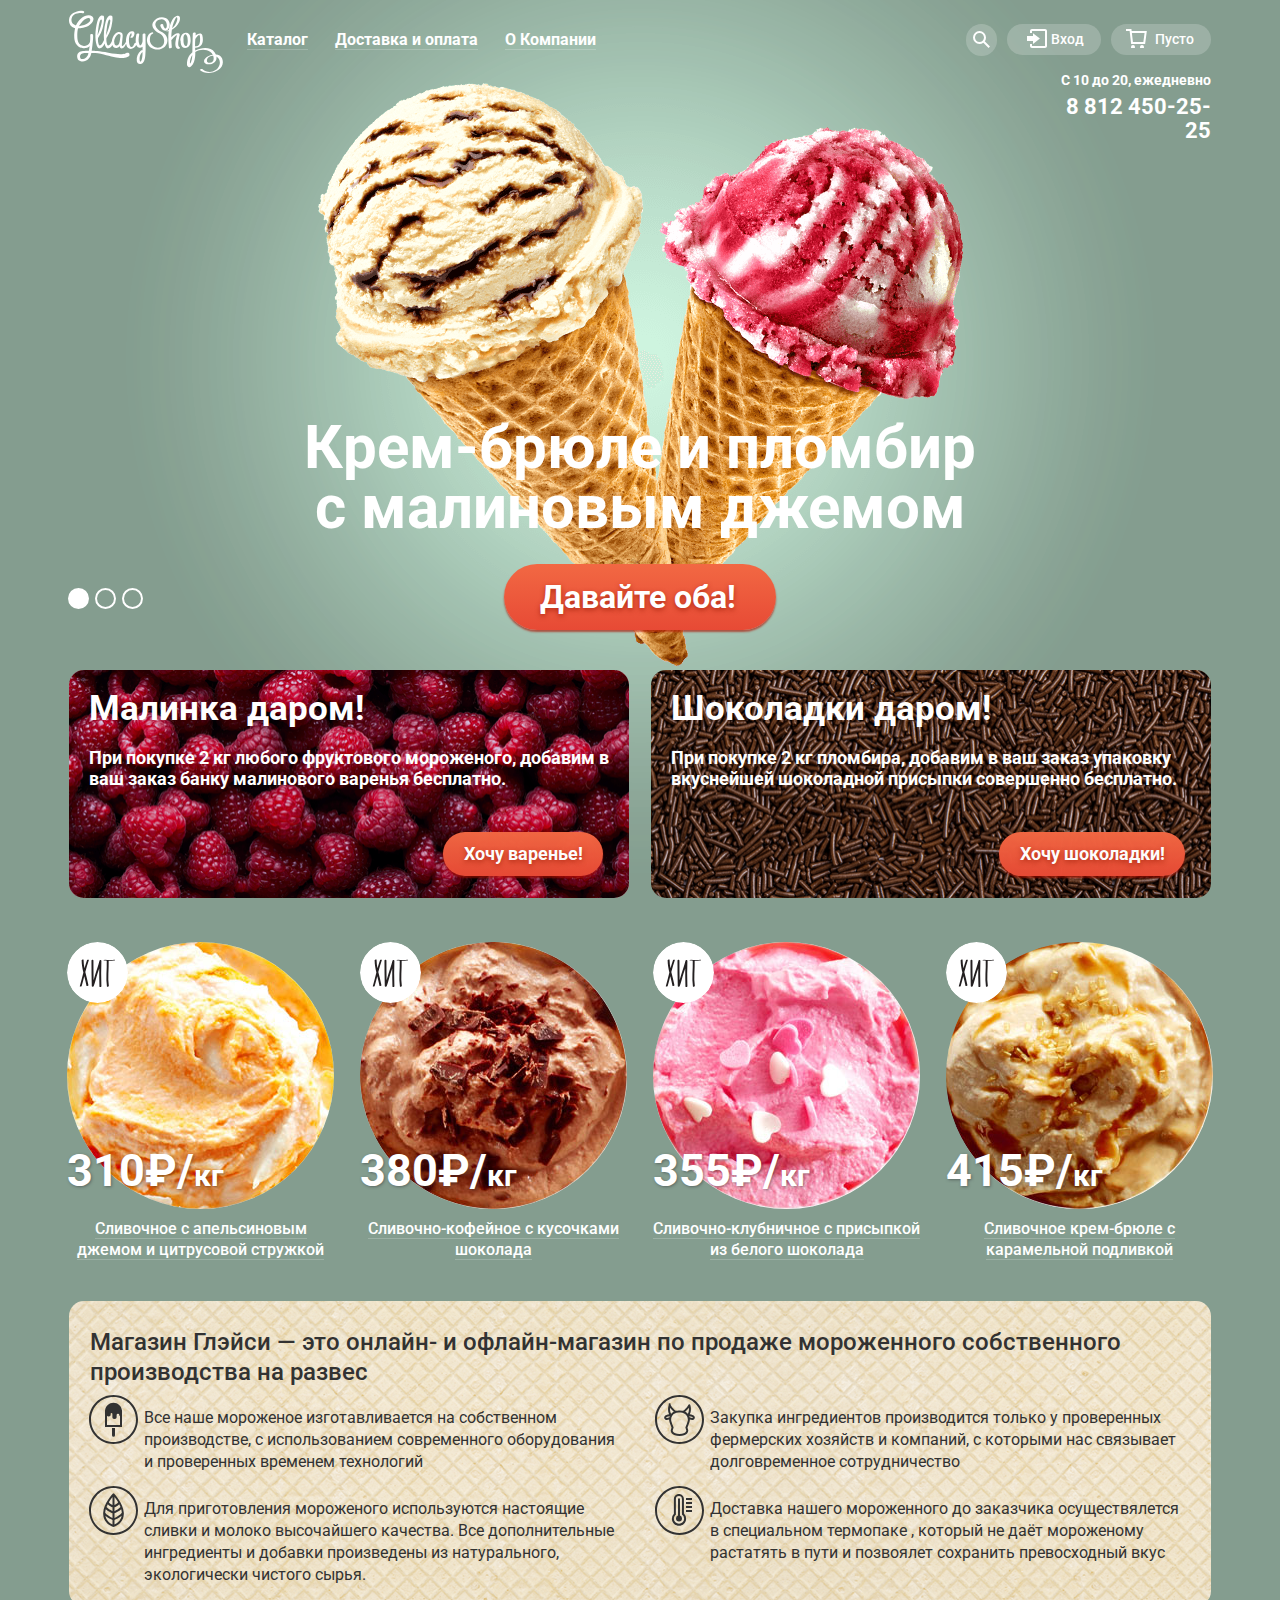
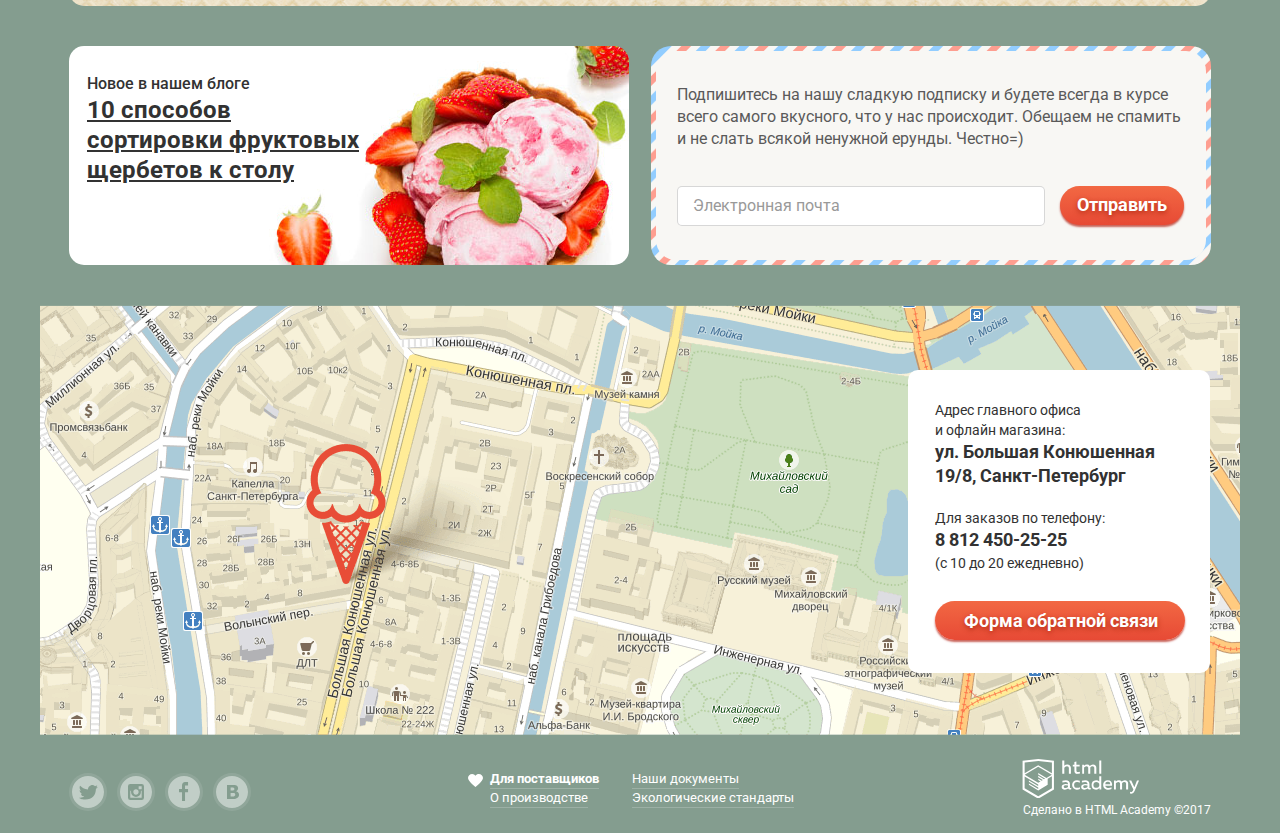
==== commit 7c613d54: "Оставшиеся правки" ====
--- a/index.html
+++ b/index.html
@@ -18,7 +18,7 @@
                   <nav class="main_navigation">
                      <ul class="main_navigation_items">
                         <li class="sublist_visible elements_main_navigation_items">
-                           <a href="#">Каталог</a>
+                           <a class="falls_menu" href="#">Каталог</a>
                            <ul class="fall_nav_main_header">
                               <li class="fall_elements"><a class="another" href="#">Новинки</a></li>
                               <li class="fall_elements"><a href="catalog.html">Сливочное</a></li>
@@ -241,39 +241,20 @@
          </main>
          <footer class="main_footer">
             <div class="footer_wrapper wrap">
-               <p class="social">
-                  <a href="#" class="social_link twit" aria-label="Смотрите нас в твитере">
-                     <span class="visually-hidden">Смотрите нас в твиттере</span>
-                     <svg xmlns="http://www.w3.org/2000/svg" width="32" height="32">
-                        <path fill="#FFF" d="M16 0C7.164 0 0 7.164 0 16c0 8.837 7.164 16 16 16 8.837 0 16-7.163 16-16 0-8.836-7.163-16-16-16zm7.944 12.809c-.251 6.516-3.463 10.832-10.992 10.702h-.486c-.447 0-4.543-.443-5.344-1.823 2.479.19 4.247-.406 5.12-1.136-1.048-.289-2.923-.461-3.251-2.848.384.104.618.221 1.299.113-1.307-.824-2.758-1.519-2.679-3.643.311.317 1.164.518 1.46.457-.768-.233-2.149-3.244-.974-4.781 1.984 1.79 4.075 3.482 7.804 3.643.227-2.214 1.24-3.699 3.168-4.325 1.84-.479 3.255.26 3.901 1.138.737-.224 1.453-.466 2.193-.685-.004.833-.569 1.463-.935 1.709.747.165 1.423-.475 1.423-.475-.184.963-1.094 1.725-1.707 1.954z"/>
-                     </svg>
-                  </a>
-                  <a href="#" class="social_link inst" aria-label="Смотрите нас в инстаграмме">
-                     <span class="visually-hidden">Смотрите нас в инстаграмме</span>
-                     <svg xmlns="http://www.w3.org/2000/svg" width="32" height="32">
-                        <g fill="#FFF">
-                           <path d="M20.916 16a4.938 4.938 0 1 1-9.877 0c0-.394.051-.773.138-1.14h-.897v6.838h11.396V14.86h-.897c.086.367.137.746.137 1.14z"/>
-                           <path d="M15.978 18.659c1.466 0 2.659-1.193 2.659-2.659s-1.193-2.659-2.659-2.659c-1.466 0-2.659 1.193-2.659 2.659s1.192 2.659 2.659 2.659zM18.637 10.302h3.039v3.039h-3.039z"/>
-                           <path d="M16 0C7.164 0 0 7.164 0 16c0 8.837 7.164 16 16 16 8.837 0 16-7.163 16-16 0-8.836-7.163-16-16-16zm7.955 21.698a2.285 2.285 0 0 1-2.279 2.279H10.279A2.285 2.285 0 0 1 8 21.698V10.302a2.286 2.286 0 0 1 2.279-2.279h11.396a2.286 2.286 0 0 1 2.279 2.279v11.396z"/>
-                        </g>
-                     </svg>
-                  </a>
-                  <a href="#" class="social_link face" aria-label="Смотрите нас в фейсбуке">
-                     <span class="visually-hidden">Смотрите нас в фейсбуке</span>
-                     <svg xmlns="http://www.w3.org/2000/svg" width="32" height="32">
-                        <path fill="#FFF" d="M16 0C7.164 0 0 7.163 0 16s7.164 16 16 16c8.837 0 16-7.164 16-16S24.837 0 16 0zm4.062 9.455h-3.021v3.444h3.021v3.445h-3.021v8.61H14.02v-8.61H11v-3.445h3.021V9.455c0-1.902 1.353-3.445 3.021-3.445h3.021v3.445z"/>
-                     </svg>
-                  </a>
-                  <a href="#" class="social_link vk" aria-label="Смотрите нас в вк">
-                     <span class="visually-hidden">Смотрите нас в Вконтакте</span>
-                     <svg xmlns="http://www.w3.org/2000/svg" width="32" height="32">
-                        <g fill="#FFF">
-                           <path d="M16.637 14.495c.402-.019.719-.082.951-.188.326-.145.54-.33.641-.559.101-.229.15-.496.15-.797 0-.232-.058-.465-.174-.697-.116-.232-.322-.405-.617-.517-.264-.1-.592-.155-.984-.165a76.242 76.242 0 0 0-1.652-.014h-.339v2.965h.565c.571 0 1.057-.009 1.459-.028zM18.118 17.084c-.282-.081-.672-.125-1.166-.132a127.97 127.97 0 0 0-1.55-.009h-.79v3.493h.264c1.014 0 1.74-.003 2.18-.009a3.2 3.2 0 0 0 1.212-.245c.377-.157.633-.364.774-.625s.214-.562.214-.9c0-.446-.088-.788-.261-1.03-.17-.241-.464-.423-.877-.543z"/>
-                           <path d="M16 0C7.164 0 0 7.164 0 16c0 8.837 7.164 16 16 16 8.837 0 16-7.163 16-16 0-8.836-7.163-16-16-16zm6.602 20.531a3.73 3.73 0 0 1-1.124 1.327c-.552.415-1.161.71-1.823.886s-1.501.264-2.519.264h-6.121V8.987h5.443c1.13 0 1.957.038 2.48.113a5.126 5.126 0 0 1 1.561.5c.533.27.929.632 1.189 1.087.26.455.392.975.392 1.558 0 .678-.179 1.278-.536 1.795-.358.518-.863.92-1.517 1.208v.075c.917.182 1.642.559 2.179 1.13.537.571.807 1.325.807 2.261 0 .678-.138 1.283-.411 1.817z"/>
-                        </g>
-                     </svg>
-                  </a>
-               </p>
+              <p class="social">
+                 <a href="#" class="social_link twit" aria-label="Смотрите нас в твитере">
+                    <span class="visually-hidden">Смотрите нас в твиттере</span>
+                 </a>
+                 <a href="#" class="social_link inst" aria-label="Смотрите нас в инстаграмме">
+                    <span class="visually-hidden">Смотрите нас в инстаграмме</span>
+                 </a>
+                 <a href="#" class="social_link face" aria-label="Смотрите нас в фейсбуке">
+                    <span class="visually-hidden">Смотрите нас в фейсбуке</span>
+                 </a>
+                 <a href="#" class="social_link vk" aria-label="Смотрите нас в вк">
+                    <span class="visually-hidden">Смотрите нас в Вконтакте</span>
+                 </a>
+              </p>
                <ul class="other_information">
                   <li class="other_information_item"><a class="another_other" href="#">Для поставщиков</a></li>
                   <li class="other_information_item"><a href="#">Наши документы</a></li>
@@ -308,6 +289,6 @@
             </form>
          </section>
       </div>
-      <script src="js/indexmin.js"></script>
+      <script src="js/index.js"></script>
    </body>
 </html>
--- a/css/style.css
+++ b/css/style.css
@@ -984,7 +984,7 @@
   margin-left: auto;
   padding-left: 0;
   margin-bottom: 0;
-  padding-bottom: 14px;
+  padding-bottom: 0px;
 }
 
 .banners {
@@ -1441,7 +1441,7 @@
   position: absolute;
   padding-top: 6px;
   padding: 0;
-  top: 37px;
+  top: 35px;
   right: -44px;
   border-radius: 5px;
 }
@@ -1478,8 +1478,9 @@
   position: absolute;
   z-index: 1;
   padding: 20px 15px 20px 16px;
-  right: -4px;
+  right: -3px;
   top: 35px;
+  padding-bottom: 14px;
   background-color: #ffffff;
   border-radius: 5px;
 }
@@ -1489,6 +1490,7 @@
 }
 
 .user_menu_signout {
+  padding-bottom: 14px;
   position: relative;
 }
 
@@ -1560,15 +1562,26 @@
   margin-left: 10px;
 }
 
-.social_link path {
-  fill: rgba(255, 255, 255, 0.5);
-}
-
-.social_link:hover path {
-  fill: #ffffff;
-}
-.social_link:active path {
-  fill: rgba(255, 255, 255, 0.5);
+.twit {
+  background: url("../img/twitter.svg") no-repeat 100% 100%;
+}
+.inst {
+  background: url("../img/inst.svg") no-repeat 100% 100%;
+}
+.face {
+  background: url("../img/fb.svg") no-repeat 100% 100%;
+}
+.vk {
+  background: url("../img/vk.svg") no-repeat 100% 100%;
+}
+.social_link {
+  opacity: 0.5
+}
+.social_link:hover {
+  opacity:1;
+}
+.social_link:active {
+  opacity:0.5
 }
 
 .other_information {
@@ -1938,18 +1951,26 @@
       flex-wrap: wrap;
   -webkit-box-pack: justify;
   -ms-flex-pack: justify;
-  justify-content:space-between;
-  -webkit-box-sizing: border-box;
-  box-sizing: border-box;
-  padding-left: 14px;
+  justify-content:flex-start;
+
+
   padding-right: 15px;
   border-radius: 20px;
 }
-
-.bg_fillers {
-  padding-left: 13px;
-  padding-right: 15px;
-}
+.character_row>p:first-child {
+  margin-left: 15px;
+}
+
+.bg_fatness {
+  padding-right: 0;
+}
+.bg_fatness>p {
+  margin-left: 20px;
+}
+.bg_fillers>p {
+  margin-left: 16px;
+}
+
 
 .label_radio {
   position: relative;
@@ -1977,7 +1998,7 @@
   outline: 1px solid aqua;
 }
 
-.bg_fatness>p:not(p.no_effect_form):hover {
+.bg_fatness>p:not(input:disabled):hover {
   opacity: 0.8;
 }
 
@@ -2008,7 +2029,7 @@
   outline: 1px solid aqua;
 }
 
-.bg_fillers>p:not(p.no_effect_form):hover {
+.bg_fillers>p:not(input:disabled):hover {
   opacity: 0.8;
 }
 .no_effect_form {
@@ -2045,7 +2066,7 @@
   -webkit-box-pack: end;
   -ms-flex-pack: end;
   justify-content: flex-end;
-  margin-bottom: 15px;
+
   padding-top: 3px;
 }
 
@@ -2060,7 +2081,8 @@
   justify-content: flex-end;
   -ms-flex-wrap: wrap;
   flex-wrap: wrap;
-  margin-top: 40px;
+  margin-top: 43px;
+  margin-bottom: 28px;
   padding-right: 24px;
 }
 
@@ -2071,22 +2093,34 @@
 .switch_manager {
   position: absolute;
 }
-
-.on_switch path {
-  fill: #ffffff;
-}
-
+a.off_switch {
+  opacity: 0.5px;
+}
+.back_switch {
+  background: url("../img/icon-right-small.svg") no-repeat;
+  width: 17px;
+  height: 17px;
+}
+.next_switch {
+  background: url("../img/icon-right-small.svg") no-repeat;
+  width: 17px;
+  height: 17px;
+}
 .back {
-  left: 18px;
+  left: -1px;
+  top: -3px;
   -webkit-transform: rotate(180deg);
   -ms-transform: rotate(180deg);
   transform: rotate(180deg);
 }
 
 .next {
-  right: -15px;
-}
-
+  right:-30px;
+  top: 7px;
+}
+.off_switch {
+  opacity: 0.5;
+}
 .decor_line {
   display: block;
   border: none;
